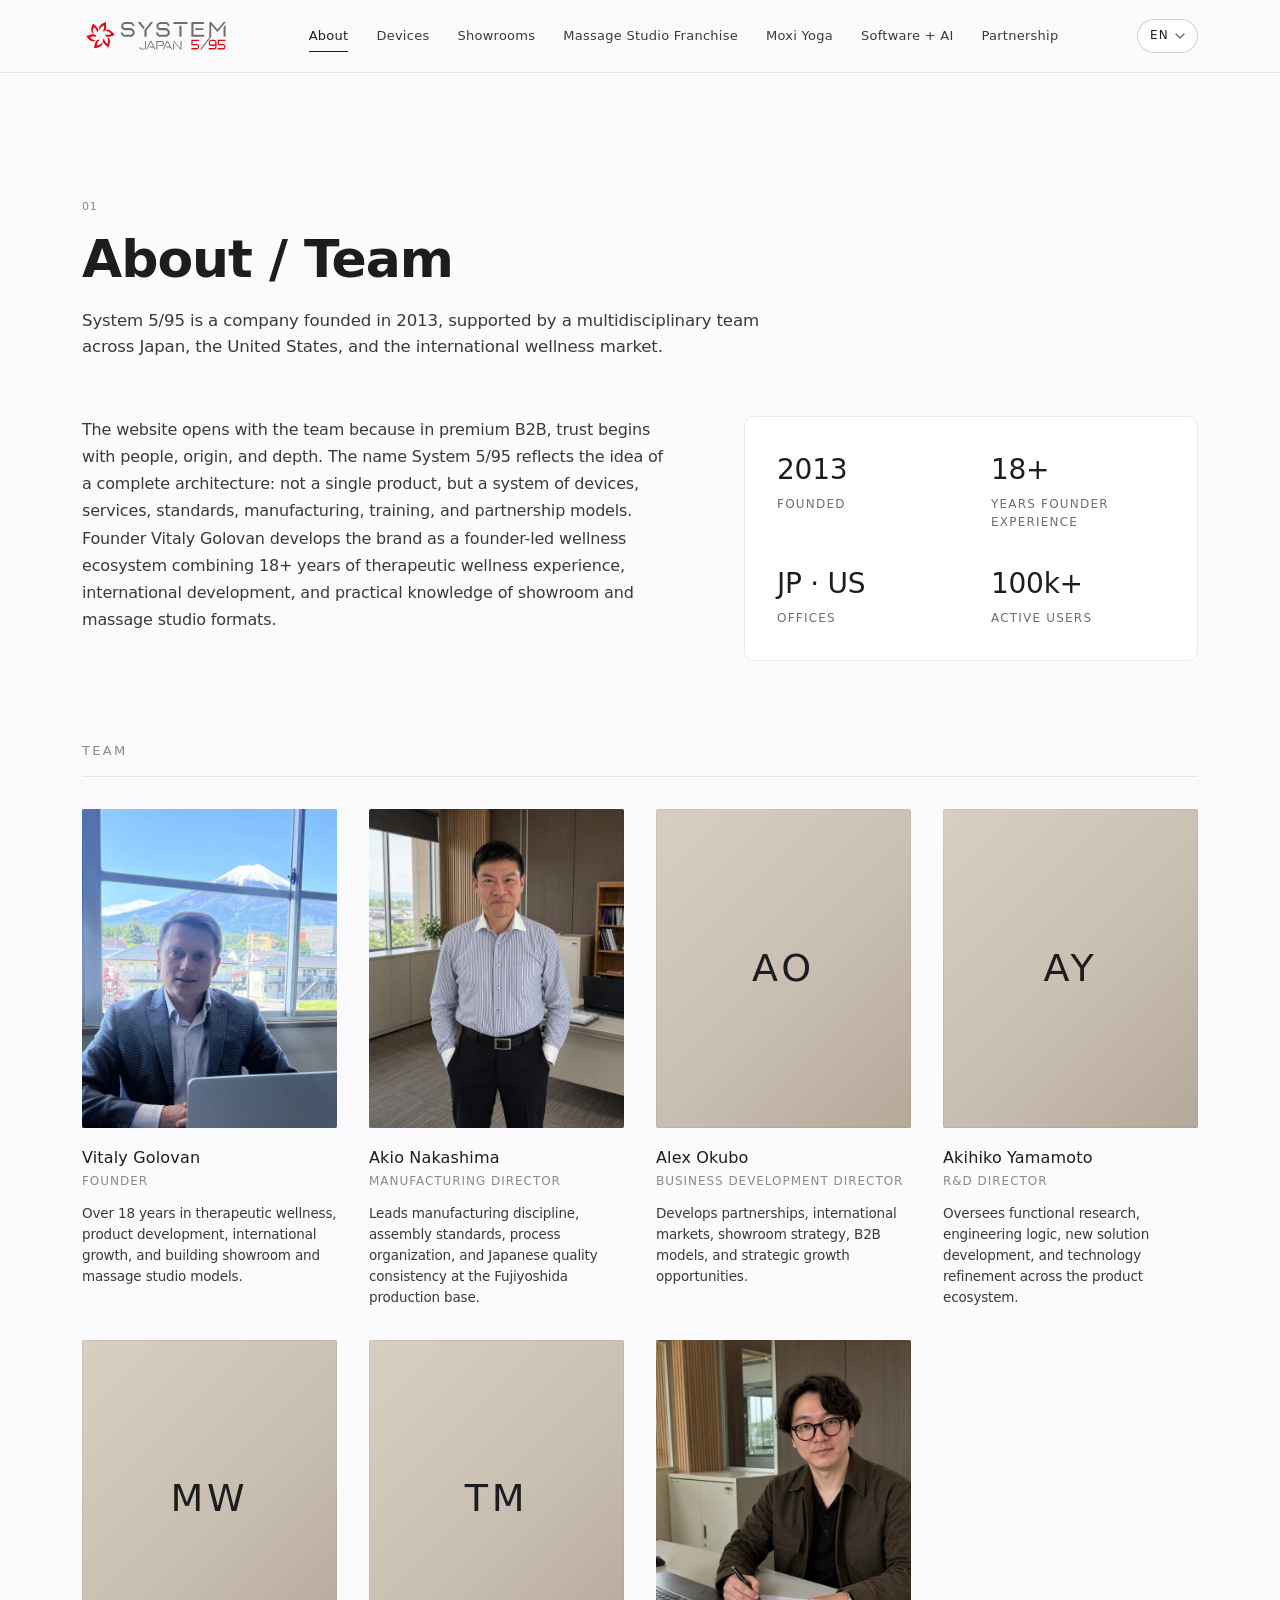
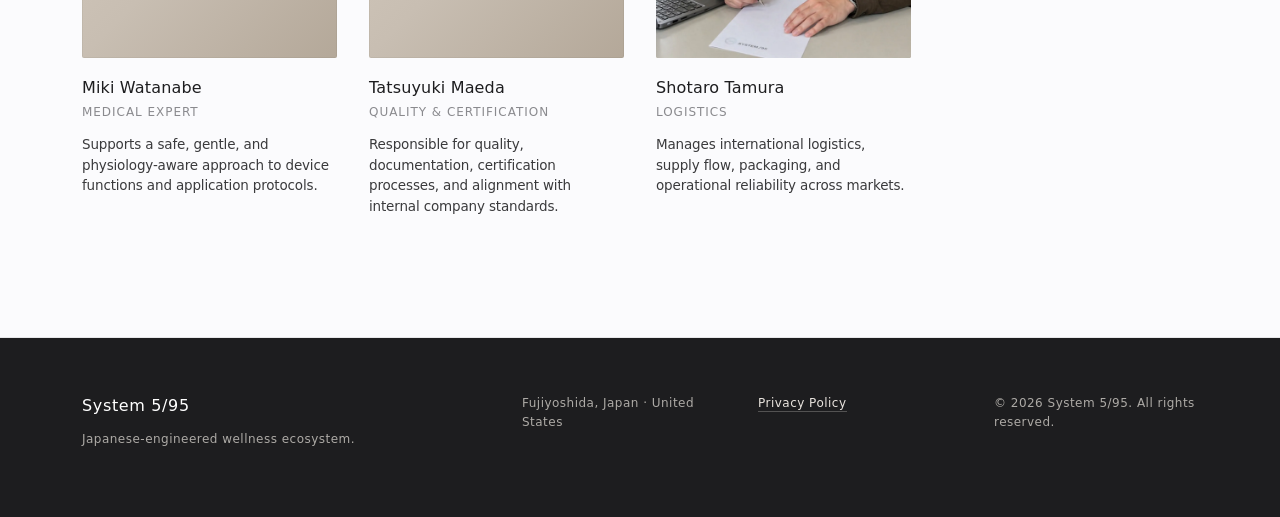
==== about.html @ 8e4c1446 "Split single-page site into separate pages per nav item Add about/devices/showrooms/studios/moxi/sof" ====
<!doctype html>
<html lang="en" data-lang="en">
<head>
  <meta charset="utf-8">
  <meta name="viewport" content="width=device-width, initial-scale=1">
  <title>System 5/95 — About / Team</title>
  <meta name="description" content="">
  <meta name="theme-color" content="#f4f1ec">

  <link rel="alternate" hreflang="en"        href="./about.html?lang=en">
  <link rel="alternate" hreflang="ja"        href="./about.html?lang=ja">
  <link rel="alternate" hreflang="es"        href="./about.html?lang=es">
  <link rel="alternate" hreflang="ru"        href="./about.html?lang=ru">
  <link rel="alternate" hreflang="de"        href="./about.html?lang=de">
  <link rel="alternate" hreflang="uk"        href="./about.html?lang=uk">
  <link rel="alternate" hreflang="fr"        href="./about.html?lang=fr">
  <link rel="alternate" hreflang="hi"        href="./about.html?lang=hi">
  <link rel="alternate" hreflang="pt"        href="./about.html?lang=pt">
  <link rel="alternate" hreflang="x-default" href="./about.html">

  <meta property="og:type"        content="website">
  <meta property="og:title"       content="System 5/95 — About / Team">
  <meta property="og:description" content="">

  <link rel="preconnect" href="https://fonts.googleapis.com">
  <link rel="preconnect" href="https://fonts.gstatic.com" crossorigin>
  <link href="https://fonts.googleapis.com/css2?family=Inter:wght@300;400;500;600&family=Noto+Sans+JP:wght@300;400;500&family=Noto+Sans+Devanagari:wght@300;400;500&display=swap" rel="stylesheet">

  <link rel="stylesheet" href="style.css">
  <link rel="icon" href="favicon.png" type="image/png" sizes="256x256">
</head>
<body>

<div id="site-header"></div>

<main>

<section id="about-team" class="section">
  <div class="container">
    <header class="section-head">
      <span class="section-no">01</span>
      <h2 data-i18n="about.title">About / Team</h2>
      <p class="section-sub" data-i18n="about.subtitle"></p>
    </header>
    <div class="two-col">
      <div class="prose">
        <p data-i18n="about.body"></p>
      </div>
      <aside class="stats">
        <div class="stat"><span class="n">2013</span><span class="l" data-i18n="stats.founded">Founded</span></div>
        <div class="stat"><span class="n">18+</span><span class="l" data-i18n="stats.years">years</span></div>
        <div class="stat"><span class="n">JP · US</span><span class="l" data-i18n="stats.offices">Offices</span></div>
        <div class="stat"><span class="n">100k+</span><span class="l" data-i18n="stats.users">users</span></div>
      </aside>
    </div>

    <h3 class="subsection-title" data-i18n="team.title">Team</h3>
    <div class="team-grid" id="team-grid">
      <!-- rendered by script.js -->
    </div>
  </div>
</section>

</main>

<div id="site-footer"></div>
<script src="layout.js"></script>
<script src="script.js"></script>
</body>
</html>
---- style.css ----
:root {
  --bg: #fbfbfd;
  --bg-alt: #f5f5f7;
  --surface: #ffffff;
  --taupe: #c8beb2;
  --taupe-soft: #d8cec2;
  --smoky: #8a8a8e;
  --graphite: #1d1d1f;
  --ink: #3a3a3c;
  --muted: #6e6e73;
  --line: rgba(0, 0, 0, 0.08);
  --line-strong: rgba(0, 0, 0, 0.18);
  --accent: #66564b;
  --radius-sm: 2px;
  --radius-md: 4px;
  --radius-lg: 10px;
  --container-max: 1180px;
  --header-h: 72px;
  --easing: cubic-bezier(.4,0,.2,1);
}

* { box-sizing: border-box; }

html {
  scroll-behavior: smooth;
  scroll-padding-top: calc(var(--header-h) + 16px);
  -webkit-text-size-adjust: 100%;
}

@media (prefers-reduced-motion: reduce) {
  html { scroll-behavior: auto; }
}

body {
  margin: 0;
  font-family: -apple-system, BlinkMacSystemFont, "SF Pro Display", "SF Pro Text", system-ui, 'Inter', 'Noto Sans JP', 'Helvetica Neue', Arial, sans-serif;
  font-weight: 400;
  font-size: 16px;
  line-height: 1.47;
  letter-spacing: -0.01em;
  color: var(--graphite);
  background: var(--bg);
  -webkit-font-smoothing: antialiased;
  -moz-osx-font-smoothing: grayscale;
  font-feature-settings: 'ss01','cv11';
}

html[data-lang="ja"] body {
  font-family: 'Noto Sans JP', 'Inter', -apple-system, BlinkMacSystemFont, sans-serif;
  font-weight: 400;
}

html[data-lang="hi"] body {
  font-family: 'Noto Sans Devanagari', 'Inter', -apple-system, BlinkMacSystemFont, sans-serif;
  font-weight: 400;
}

img, svg { max-width: 100%; display: block; }

a { color: inherit; text-decoration: none; }

a:focus-visible,
button:focus-visible,
input:focus-visible,
select:focus-visible,
textarea:focus-visible {
  outline: 2px solid var(--smoky);
  outline-offset: 3px;
}

.container {
  width: 100%;
  max-width: var(--container-max);
  margin: 0 auto;
  padding: 0 32px;
}

/* ---------- Header ---------- */
.site-header {
  position: sticky;
  top: 0;
  z-index: 100;
  background: rgba(251, 251, 253, 0.80);
  backdrop-filter: saturate(180%) blur(20px);
  -webkit-backdrop-filter: saturate(180%) blur(20px);
  border-bottom: 1px solid var(--line);
}

.header-inner {
  display: flex;
  align-items: center;
  justify-content: space-between;
  height: var(--header-h);
  gap: 24px;
}

.brand {
  display: inline-flex;
  align-items: center;
}

.logo-img {
  height: 40px;
  width: auto;
  display: block;
}

.primary-nav {
  display: flex;
  gap: 28px;
  flex: 1;
  justify-content: center;
}

.primary-nav a {
  font-size: 13px;
  font-weight: 400;
  color: var(--ink);
  letter-spacing: 0.02em;
  position: relative;
  padding: 6px 0;
  transition: color .2s var(--easing);
}

.primary-nav a::after {
  content: '';
  position: absolute;
  left: 0; right: 0; bottom: 0;
  height: 1px;
  background: var(--graphite);
  transform: scaleX(0);
  transform-origin: left;
  transition: transform .3s var(--easing);
}

.primary-nav a:hover { color: var(--graphite); }
.primary-nav a:hover::after { transform: scaleX(1); }

.header-controls {
  display: flex;
  align-items: center;
  gap: 16px;
}

/* ---------- Language dropdown ---------- */
.lang-dropdown {
  position: relative;
}

.lang-trigger {
  display: inline-flex;
  align-items: center;
  gap: 6px;
  font: inherit;
  font-size: 12px;
  font-weight: 500;
  letter-spacing: 0.1em;
  padding: 7px 12px;
  background: var(--surface);
  border: 1px solid var(--line-strong);
  border-radius: 999px;
  color: var(--graphite);
  cursor: pointer;
  transition: border-color .2s var(--easing);
  white-space: nowrap;
}

.lang-trigger:hover { border-color: var(--graphite); }

.lang-arrow {
  width: 10px;
  height: 6px;
  flex-shrink: 0;
  transition: transform .2s var(--easing);
  color: var(--muted);
}

.lang-dropdown[aria-expanded="true"] .lang-arrow { transform: rotate(180deg); }

.lang-list {
  position: absolute;
  top: calc(100% + 8px);
  right: 0;
  background: var(--surface);
  border: 1px solid var(--line-strong);
  border-radius: var(--radius-lg);
  box-shadow: 0 16px 40px -12px rgba(58, 51, 46, 0.22);
  list-style: none;
  margin: 0;
  padding: 6px;
  min-width: 160px;
  z-index: 200;
  display: none;
}

.lang-dropdown[aria-expanded="true"] .lang-list { display: block; }

.lang-list li {
  display: flex;
  align-items: center;
  gap: 10px;
  padding: 9px 12px;
  border-radius: var(--radius-md);
  cursor: pointer;
  transition: background .15s var(--easing);
}

.lang-list li:hover,
.lang-list li[aria-selected="true"] { background: var(--bg-alt); }

.lang-list li[aria-selected="true"] .lc { color: var(--graphite); }

.lang-list .lc {
  font-size: 11px;
  font-weight: 600;
  letter-spacing: 0.1em;
  color: var(--smoky);
  width: 22px;
  flex-shrink: 0;
}

.lang-list .ln {
  font-size: 13px;
  color: var(--graphite);
}

.burger {
  display: none;
  flex-direction: column;
  justify-content: center;
  gap: 5px;
  width: 36px;
  height: 36px;
  padding: 0;
  background: transparent;
  border: 1px solid var(--line-strong);
  border-radius: var(--radius-md);
  cursor: pointer;
}

.burger span {
  display: block;
  width: 18px;
  height: 1px;
  margin: 0 auto;
  background: var(--graphite);
  transition: transform .25s var(--easing), opacity .2s var(--easing);
}

.burger[aria-expanded="true"] span:nth-child(1) { transform: translateY(6px) rotate(45deg); }
.burger[aria-expanded="true"] span:nth-child(2) { opacity: 0; }
.burger[aria-expanded="true"] span:nth-child(3) { transform: translateY(-6px) rotate(-45deg); }

.mobile-nav {
  display: none;
  flex-direction: column;
  gap: 4px;
  padding: 16px 32px 28px;
  border-top: 1px solid var(--line);
  background: var(--surface);
}

.mobile-nav[hidden] { display: none !important; }

.mobile-nav a {
  padding: 14px 0;
  font-size: 16px;
  color: var(--graphite);
  border-bottom: 1px solid var(--line);
  letter-spacing: 0.02em;
}

.mobile-nav a:last-child { border-bottom: 0; }

/* ---------- Hero ---------- */
.hero {
  padding: 140px 0 120px;
  background:
    radial-gradient(1200px 600px at 80% -10%, rgba(140, 124, 109, 0.08), transparent 60%),
    linear-gradient(180deg, var(--bg) 0%, var(--bg-alt) 100%);
  border-bottom: 1px solid var(--line);
}

.hero-inner {
  max-width: 960px;
}

.eyebrow {
  font-size: 11px;
  font-weight: 500;
  text-transform: uppercase;
  letter-spacing: 0.06em;
  color: var(--smoky);
  margin: 0 0 24px;
}

.hero-title {
  font-size: clamp(48px, 9vw, 96px);
  font-weight: 600;
  line-height: 1.05;
  letter-spacing: -0.03em;
  color: var(--graphite);
  margin: 0 0 28px;
}

.hero-lede {
  font-size: clamp(17px, 1.5vw, 22px);
  line-height: 1.55;
  font-weight: 400;
  color: var(--ink);
  max-width: 720px;
  margin: 0 0 40px;
}

.hero-actions {
  display: flex;
  flex-wrap: wrap;
  gap: 16px;
  margin-bottom: 72px;
}

.hero-meta {
  display: flex;
  flex-wrap: wrap;
  gap: 48px;
  padding-top: 40px;
  border-top: 1px solid var(--line);
}

.hero-meta span {
  display: flex;
  flex-direction: column;
  gap: 4px;
  font-size: 12px;
  letter-spacing: 0.08em;
  text-transform: uppercase;
  color: var(--muted);
}

.meta-n {
  font-size: 26px;
  font-weight: 300;
  letter-spacing: 0;
  text-transform: none;
  color: var(--graphite);
}

/* ---------- Buttons ---------- */
.btn-primary,
.btn-ghost,
.btn-link {
  display: inline-block;
  font-size: 14px;
  font-weight: 500;
  letter-spacing: 0.08em;
  text-transform: uppercase;
  padding: 16px 32px;
  border-radius: 999px;
  border: 1px solid transparent;
  cursor: pointer;
  transition: background .25s var(--easing), color .25s var(--easing), border-color .25s var(--easing), transform .15s var(--easing);
}

.btn-primary {
  background: var(--graphite);
  color: var(--surface);
  border-color: var(--graphite);
}

.btn-primary:hover {
  background: var(--ink);
  border-color: var(--ink);
}

.btn-ghost {
  background: transparent;
  color: var(--graphite);
  border-color: var(--line-strong);
}

.btn-ghost:hover {
  border-color: var(--graphite);
}

.btn-link {
  padding: 0;
  background: none;
  border: 0;
  color: var(--graphite);
  letter-spacing: 0.06em;
  border-bottom: 1px solid var(--line-strong);
  border-radius: 0;
  text-transform: none;
  font-size: 14px;
  font-weight: 500;
  padding-bottom: 4px;
  margin-top: 16px;
}

.btn-link:hover { border-color: var(--graphite); }

/* ---------- Section base ---------- */
.section {
  padding: 120px 0;
  border-bottom: 1px solid var(--line);
}

.section-alt { background: var(--bg-alt); }

.section-head {
  max-width: 820px;
  margin: 0 0 56px;
}

.section-no {
  display: inline-block;
  font-size: 11px;
  font-weight: 500;
  letter-spacing: 0.06em;
  color: var(--smoky);
  margin-bottom: 16px;
}

.section-head h2 {
  font-size: clamp(32px, 4.5vw, 52px);
  font-weight: 600;
  line-height: 1.1;
  letter-spacing: -0.02em;
  color: var(--graphite);
  margin: 0 0 20px;
}

.section-sub {
  font-size: clamp(16px, 1.3vw, 19px);
  line-height: 1.55;
  font-weight: 400;
  color: var(--ink);
  margin: 0;
  max-width: 720px;
}

.subsection-title {
  font-size: 13px;
  font-weight: 500;
  letter-spacing: 0.18em;
  text-transform: uppercase;
  color: var(--smoky);
  margin: 80px 0 32px;
  padding-bottom: 16px;
  border-bottom: 1px solid var(--line);
}

.prose p {
  font-size: 16px;
  line-height: 1.7;
  color: var(--ink);
  margin: 0 0 16px;
}

.prose-wide { max-width: 780px; }

.prose .caption {
  font-size: 14px;
  color: var(--muted);
  font-style: italic;
}

/* ---------- Split layout (section visual + text) ---------- */
.split {
  display: grid;
  grid-template-columns: 1fr 1fr;
  gap: 72px;
  align-items: center;
}

.split .prose { max-width: 540px; }

.split.reverse .visual-tile { order: 2; }

.visual-tile {
  aspect-ratio: 4 / 3;
  width: 100%;
  background: radial-gradient(120% 80% at 30% 20%, #f2ece2 0%, #dccfbf 55%, #b8ac9b 100%);
  border-radius: var(--radius-lg);
  display: flex;
  align-items: center;
  justify-content: center;
  box-shadow: inset 0 0 0 1px rgba(58, 51, 46, 0.06);
  overflow: hidden;
}

.visual-tile .tile-fallback {
  font-size: clamp(20px, 2.4vw, 30px);
  font-weight: 300;
  letter-spacing: 0.14em;
  color: var(--ink);
  text-transform: uppercase;
  text-align: center;
  padding: 0 24px;
  line-height: 1.2;
  position: relative;
  z-index: 1;
}

.visual-tile .tile-img {
  position: absolute;
  inset: 0;
  width: 100%;
  height: 100%;
  object-fit: cover;
  border-radius: var(--radius-lg);
  z-index: 2;
}

.visual-tile { position: relative; }

/* ---------- About two-col + stats ---------- */
.two-col {
  display: grid;
  grid-template-columns: 1.3fr 1fr;
  gap: 72px;
  align-items: start;
}

.stats {
  display: grid;
  grid-template-columns: repeat(2, 1fr);
  gap: 32px 40px;
  padding: 32px;
  background: var(--surface);
  border: 1px solid var(--line);
  border-radius: var(--radius-lg);
}

.stat {
  display: flex;
  flex-direction: column;
  gap: 6px;
}

.stat .n {
  font-size: 28px;
  font-weight: 300;
  color: var(--graphite);
  letter-spacing: -0.01em;
}

.stat .l {
  font-size: 12px;
  letter-spacing: 0.1em;
  text-transform: uppercase;
  color: var(--muted);
}

/* ---------- Team grid ---------- */
.team-grid {
  display: grid;
  grid-template-columns: repeat(4, 1fr);
  gap: 32px;
}

.team-card {
  display: flex;
  flex-direction: column;
}

.avatar {
  aspect-ratio: 4 / 5;
  background: linear-gradient(135deg, #d8cec2 0%, #c8beb2 55%, #b4a899 100%);
  color: var(--graphite);
  display: flex;
  align-items: center;
  justify-content: center;
  font-size: 38px;
  font-weight: 300;
  letter-spacing: 0.1em;
  border-radius: var(--radius-sm);
  margin-bottom: 18px;
  box-shadow: inset 0 0 0 1px rgba(58, 51, 46, 0.06);
  position: relative;
  overflow: hidden;
}

.avatar-img {
  position: absolute;
  inset: 0;
  width: 100%;
  height: 100%;
  object-fit: cover;
}

.avatar-initials {
  display: flex;
  align-items: center;
  justify-content: center;
  width: 100%;
  height: 100%;
}

.team-card h4 {
  font-size: 16px;
  font-weight: 500;
  color: var(--graphite);
  margin: 0 0 4px;
  letter-spacing: 0.01em;
}

.team-card .role {
  font-size: 12px;
  letter-spacing: 0.08em;
  text-transform: uppercase;
  color: var(--smoky);
  margin: 0 0 12px;
}

.team-card .bio {
  font-size: 13.5px;
  line-height: 1.55;
  color: var(--ink);
  margin: 0;
}

/* ---------- Device grid ---------- */
.device-grid {
  display: grid;
  grid-template-columns: repeat(3, 1fr);
  gap: 32px;
  margin-top: 56px;
}

.device-card {
  background: var(--surface);
  border: 1px solid var(--line);
  border-radius: var(--radius-lg);
  padding: 28px;
  display: flex;
  flex-direction: column;
  box-shadow: 0 1px 3px rgba(0,0,0,0.04), 0 8px 24px rgba(0,0,0,0.04);
  transition: transform .25s var(--easing), box-shadow .25s var(--easing), border-color .25s var(--easing);
}

.device-card:hover {
  transform: translateY(-2px);
  border-color: var(--line-strong);
  box-shadow: 0 20px 40px -28px rgba(58, 51, 46, 0.25);
}

.device-image {
  aspect-ratio: 5 / 4;
  background:
    radial-gradient(120% 80% at 30% 20%, #f2ece2 0%, #dccfbf 55%, #b8ac9b 100%);
  border-radius: var(--radius-md);
  display: flex;
  align-items: center;
  justify-content: center;
  margin-bottom: 24px;
  box-shadow: inset 0 0 0 1px rgba(58, 51, 46, 0.06);
}

.device-img {
  position: absolute;
  inset: 0;
  width: 100%;
  height: 100%;
  object-fit: cover;
  border-radius: var(--radius-md);
}

.device-image { position: relative; overflow: hidden; }

.device-fallback {
  font-size: 22px;
  font-weight: 300;
  letter-spacing: 0.14em;
  color: var(--ink);
  text-transform: uppercase;
}

.device-card h4 {
  font-size: 20px;
  font-weight: 400;
  letter-spacing: 0.01em;
  color: var(--graphite);
  margin: 0 0 16px;
}

.device-card dl {
  margin: 0;
  display: grid;
  grid-template-columns: 1fr;
  gap: 12px;
}

.device-card dt {
  font-size: 11px;
  letter-spacing: 0.12em;
  text-transform: uppercase;
  color: var(--smoky);
  margin-top: 4px;
}

.device-card dd {
  margin: 0;
  font-size: 13.5px;
  line-height: 1.55;
  color: var(--ink);
}

/* ---------- Form ---------- */
.partner-form {
  margin-top: 56px;
  padding: 48px;
  background: var(--surface);
  border: 1px solid var(--line);
  border-radius: var(--radius-lg);
}

.partner-form h3 {
  font-size: 22px;
  font-weight: 400;
  margin: 0 0 28px;
  color: var(--graphite);
  letter-spacing: 0.01em;
}

.form-grid {
  display: grid;
  grid-template-columns: repeat(2, 1fr);
  gap: 20px 24px;
  margin-bottom: 20px;
}

.partner-form label {
  display: flex;
  flex-direction: column;
  gap: 8px;
  font-size: 12px;
  letter-spacing: 0.1em;
  text-transform: uppercase;
  color: var(--muted);
  font-weight: 500;
}

.partner-form label.full { grid-column: 1 / -1; }

.partner-form input,
.partner-form select,
.partner-form textarea {
  font: inherit;
  font-size: 15px;
  font-weight: 400;
  text-transform: none;
  letter-spacing: 0;
  color: var(--graphite);
  background: transparent;
  border: 0;
  border-bottom: 1px solid var(--line-strong);
  padding: 10px 0;
  border-radius: 0;
  transition: border-color .2s var(--easing);
}

.partner-form textarea {
  resize: vertical;
  border: 1px solid var(--line-strong);
  border-radius: var(--radius-md);
  padding: 12px 14px;
  min-height: 110px;
}

.partner-form input:focus,
.partner-form select:focus,
.partner-form textarea:focus {
  border-color: var(--graphite);
  outline: none;
}

.partner-form select {
  appearance: none;
  background-image: url("data:image/svg+xml;utf8,<svg xmlns='http://www.w3.org/2000/svg' width='12' height='8' viewBox='0 0 12 8'><path fill='none' stroke='%233a332e' stroke-width='1.2' d='M1 1.5l5 5 5-5'/></svg>");
  background-repeat: no-repeat;
  background-position: right 4px center;
  padding-right: 24px;
}

.partner-form .consent {
  flex-direction: row;
  align-items: center;
  gap: 10px;
  text-transform: none;
  letter-spacing: 0;
  font-size: 13px;
  color: var(--ink);
  font-weight: 400;
  margin: 8px 0 24px;
}

.partner-form .consent input {
  width: 16px;
  height: 16px;
  accent-color: var(--graphite);
  flex: 0 0 auto;
}

.partner-form button[type="submit"] { min-width: 200px; }

/* ---------- Gallery / Carousel ---------- */

.gallery-mount { margin-top: 40px; }
.gallery-prose { margin-top: 32px; }

/* Carousel wrapper */
.carousel {
  position: relative;
  outline: none;
}

/* Scrollable track */
.carousel-track {
  display: flex;
  gap: 16px;
  overflow-x: auto;
  scroll-snap-type: x mandatory;
  -webkit-overflow-scrolling: touch;
  scrollbar-width: none;
  padding-bottom: 4px;
}
.carousel-track::-webkit-scrollbar { display: none; }

/* Individual slide */
.carousel-slide {
  flex: 0 0 60%;
  scroll-snap-align: center;
  border-radius: var(--radius-lg);
  overflow: hidden;
}
.carousel-slide:first-child { scroll-snap-align: start; }
.carousel-slide:last-child  { scroll-snap-align: end; }

.slide-frame {
  margin: 0;
  width: 100%;
  height: 100%;
  display: block;
  position: relative;
}

/* Media inside slide */
.slide-media {
  display: block;
  width: 100%;
  aspect-ratio: 16 / 10;
  object-fit: cover;
  border-radius: var(--radius-lg);
  background: radial-gradient(120% 80% at 30% 20%, #f2ece2 0%, #dccfbf 55%, #b8ac9b 100%);
}
video.slide-media {
  background: #1d1d1f;
}

/* Single-item carousel: full-width, no peek */
.carousel.carousel--single .carousel-slide {
  flex: 0 0 100%;
}

/* Caption */
.slide-caption {
  font-size: 12px;
  color: var(--muted);
  letter-spacing: 0;
  margin: 10px 0 0;
  display: block;
  text-align: center;
}

/* Nav buttons */
.carousel-btn {
  position: absolute;
  top: calc(50% - 20px);
  transform: translateY(-50%);
  width: 44px;
  height: 44px;
  border-radius: 50%;
  border: none;
  background: rgba(255, 255, 255, 0.72);
  backdrop-filter: blur(8px);
  -webkit-backdrop-filter: blur(8px);
  box-shadow: 0 2px 12px rgba(0,0,0,0.12);
  cursor: pointer;
  font-size: 22px;
  line-height: 1;
  color: var(--graphite);
  display: flex;
  align-items: center;
  justify-content: center;
  transition: background .2s, opacity .2s;
  z-index: 2;
}
.carousel-btn:hover { background: rgba(255,255,255,0.92); }
.carousel-btn:disabled { opacity: 0; pointer-events: none; }
.carousel-prev { left: 12px; }
.carousel-next { right: 12px; }

/* Dots */
.carousel-dots {
  display: flex;
  justify-content: center;
  gap: 8px;
  margin-top: 16px;
}
.carousel-dot {
  width: 6px;
  height: 6px;
  border-radius: 50%;
  border: none;
  padding: 0;
  background: rgba(0,0,0,0.2);
  cursor: pointer;
  transition: background .2s, transform .2s;
}
.carousel-dot[aria-selected="true"] {
  background: var(--graphite);
  transform: scale(1.3);
}

/* Mobile */
@media (max-width: 768px) {
  .carousel-slide { flex: 0 0 90%; }
  .carousel-btn { display: none; }
  .slide-media { aspect-ratio: 4 / 3; }
}

/* Tablet */
@media (min-width: 769px) and (max-width: 1024px) {
  .carousel-slide { flex: 0 0 70%; }
}

/* ---------- Footer ---------- */
.site-footer {
  background: var(--graphite);
  color: rgba(255, 250, 243, 0.8);
  padding: 56px 0;
}

.footer-inner {
  display: grid;
  grid-template-columns: 2fr 1fr 1fr 1fr;
  gap: 32px;
  align-items: start;
}

.footer-col .brand-name {
  color: var(--surface);
  font-size: 16px;
  letter-spacing: 0.04em;
  margin-bottom: 8px;
}

.small {
  font-size: 12px;
  letter-spacing: 0.04em;
  line-height: 1.6;
  color: rgba(255, 250, 243, 0.64);
}

.site-footer a {
  color: rgba(255, 250, 243, 0.9);
  border-bottom: 1px solid rgba(255, 250, 243, 0.24);
  padding-bottom: 1px;
}

.site-footer a:hover { border-color: rgba(255, 250, 243, 0.8); }

/* ---------- Responsive ---------- */
@media (max-width: 1024px) {
  .container { padding: 0 28px; }
  .hero { padding: 110px 0 96px; }
  .section { padding: 96px 0; }
  .team-grid { grid-template-columns: repeat(3, 1fr); }
  .device-grid { grid-template-columns: repeat(2, 1fr); }
  .two-col { grid-template-columns: 1fr; gap: 40px; }
  .stats { grid-template-columns: repeat(4, 1fr); }
  .footer-inner { grid-template-columns: 1fr 1fr; gap: 28px; }

  .primary-nav { display: none; }
  .burger { display: inline-flex; align-items: center; justify-content: center; }
  .mobile-nav:not([hidden]) { display: flex; }

  .split { grid-template-columns: 1fr; gap: 40px; }
  .split .prose { max-width: none; }
  .split.reverse .visual-tile { order: 0; }
}

@media (max-width: 768px) {
  :root { --header-h: 64px; }
  .logo-img { height: 28px; }
  .container { padding: 0 24px; }

  .hero { padding: 96px 0 80px; }
  .hero-actions { gap: 12px; }
  .hero-meta { gap: 28px; padding-top: 32px; }
  .meta-n { font-size: 22px; }

  .section { padding: 80px 0; }
  .section-head { margin-bottom: 40px; }
  .subsection-title { margin-top: 64px; }

  .team-grid { grid-template-columns: repeat(2, 1fr); gap: 24px; }
  .device-grid { grid-template-columns: 1fr; gap: 20px; }
  .stats { grid-template-columns: repeat(2, 1fr); padding: 24px; }

  .partner-form { padding: 32px 24px; }
  .form-grid { grid-template-columns: 1fr; gap: 16px; }

  .footer-inner { grid-template-columns: 1fr; }
}

@media (max-width: 480px) {
  .container { padding: 0 20px; }
  .hero { padding: 80px 0 64px; }
  .hero-title { font-size: 44px; }
  .hero-lede { font-size: 16px; }
  .btn-primary, .btn-ghost { padding: 14px 22px; font-size: 13px; }
  .section { padding: 64px 0; }
  .team-grid { grid-template-columns: 1fr 1fr; gap: 20px; }
  .avatar { font-size: 30px; }
  .partner-form { padding: 24px 20px; }
  .lang-switch button { padding: 5px 9px; font-size: 11px; }
}

body.nav-open { overflow: hidden; }

/* ---------- Active nav link ---------- */
.primary-nav a.nav-active {
  color: var(--graphite);
  font-weight: 500;
}
.primary-nav a.nav-active::after {
  transform: scaleX(1);
}
.mobile-nav a.nav-active {
  color: var(--accent);
  font-weight: 500;
}

/* ---------- Overview cards (index.html) ---------- */
.overview-section { border-bottom: 1px solid var(--line); }

.overview-grid {
  display: grid;
  grid-template-columns: repeat(3, 1fr);
  gap: 24px;
}

.overview-card {
  display: flex;
  flex-direction: column;
  background: var(--surface);
  border: 1px solid var(--line);
  border-radius: var(--radius-lg);
  padding: 32px;
  color: inherit;
  text-decoration: none;
  transition: transform .25s var(--easing), box-shadow .25s var(--easing), border-color .25s var(--easing);
}

.overview-card:hover {
  transform: translateY(-2px);
  border-color: var(--line-strong);
  box-shadow: 0 20px 40px -28px rgba(58, 51, 46, 0.25);
}

.overview-no {
  display: block;
  font-size: 11px;
  font-weight: 500;
  letter-spacing: 0.06em;
  color: var(--smoky);
  margin-bottom: 12px;
}

.overview-card h3 {
  font-size: 20px;
  font-weight: 500;
  letter-spacing: -0.01em;
  color: var(--graphite);
  margin: 0 0 12px;
}

.overview-card p {
  font-size: 14px;
  line-height: 1.6;
  color: var(--muted);
  flex: 1;
  margin: 0 0 20px;
}

.overview-arrow {
  font-size: 18px;
  color: var(--smoky);
  align-self: flex-start;
  transition: color .2s var(--easing);
}

.overview-card:hover .overview-arrow { color: var(--graphite); }

@media (max-width: 1024px) {
  .overview-grid { grid-template-columns: repeat(2, 1fr); }
}
@media (max-width: 600px) {
  .overview-grid { grid-template-columns: 1fr; gap: 16px; }
}
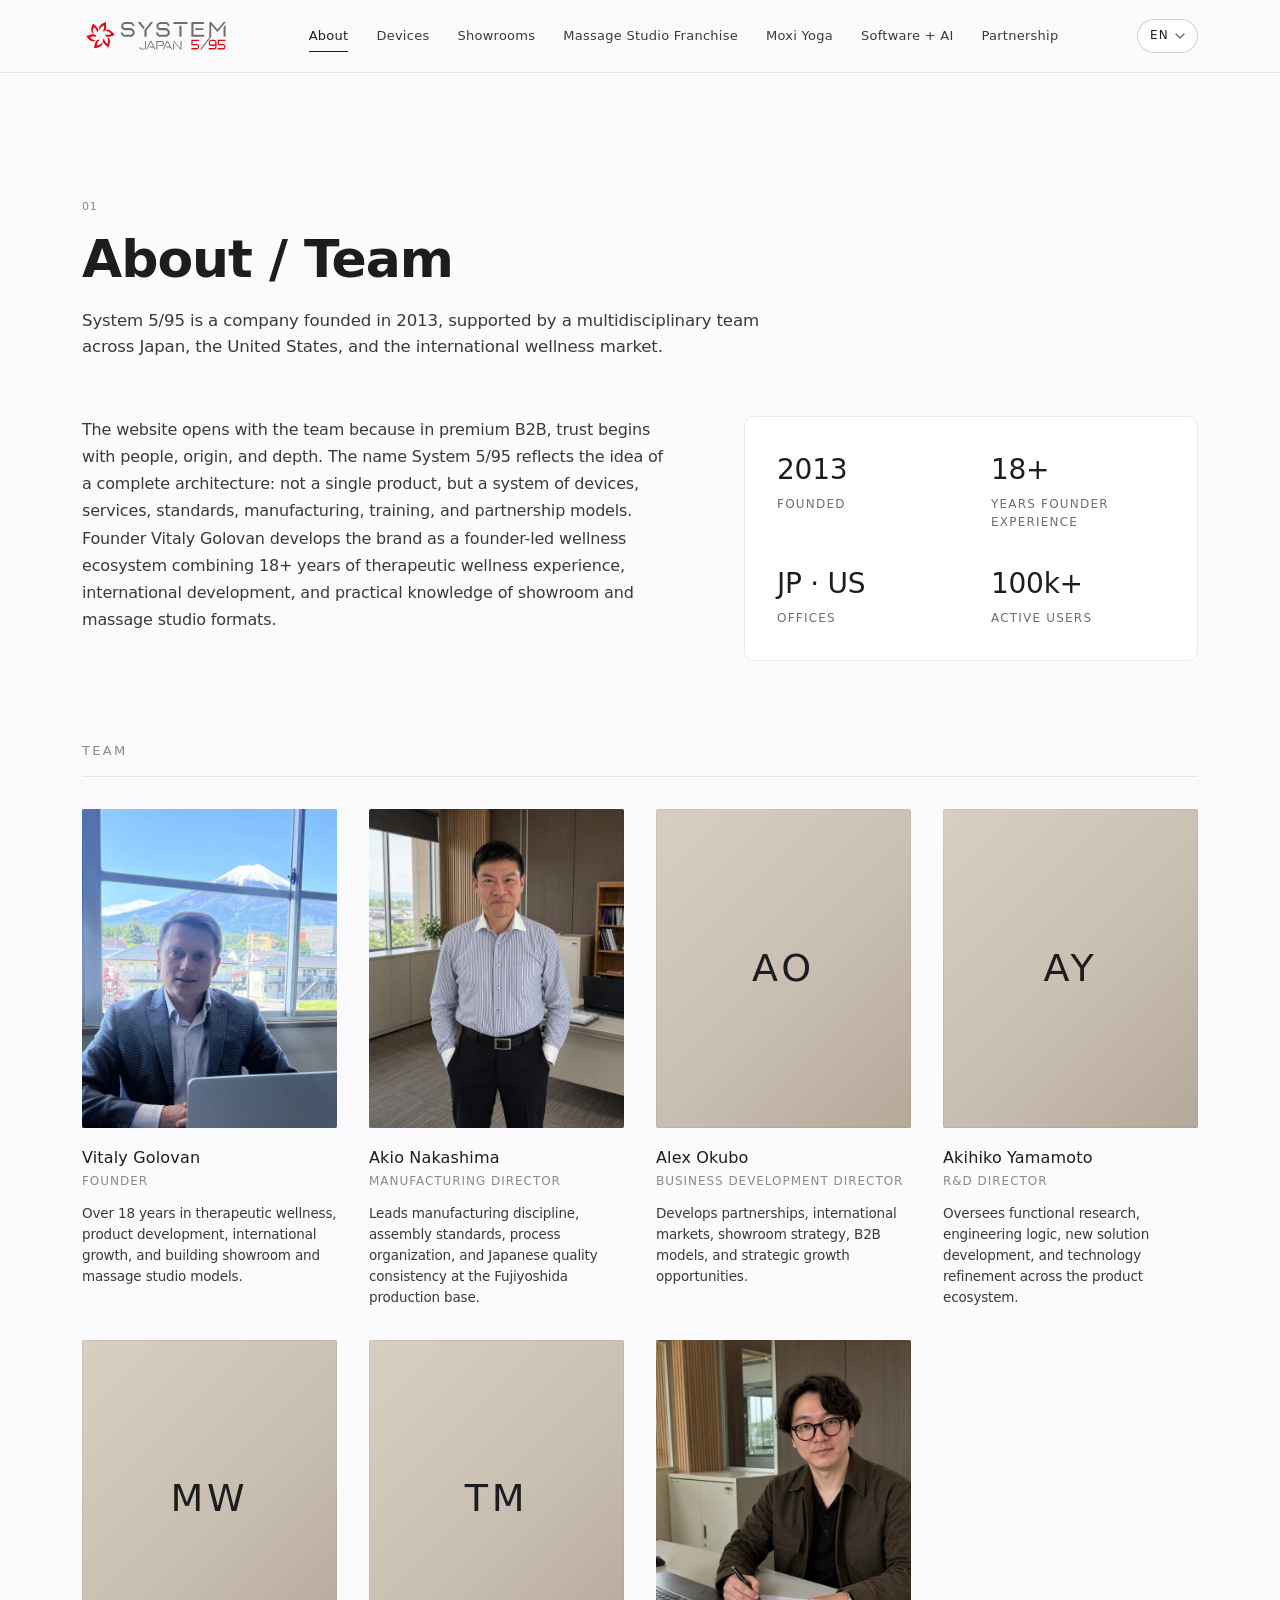
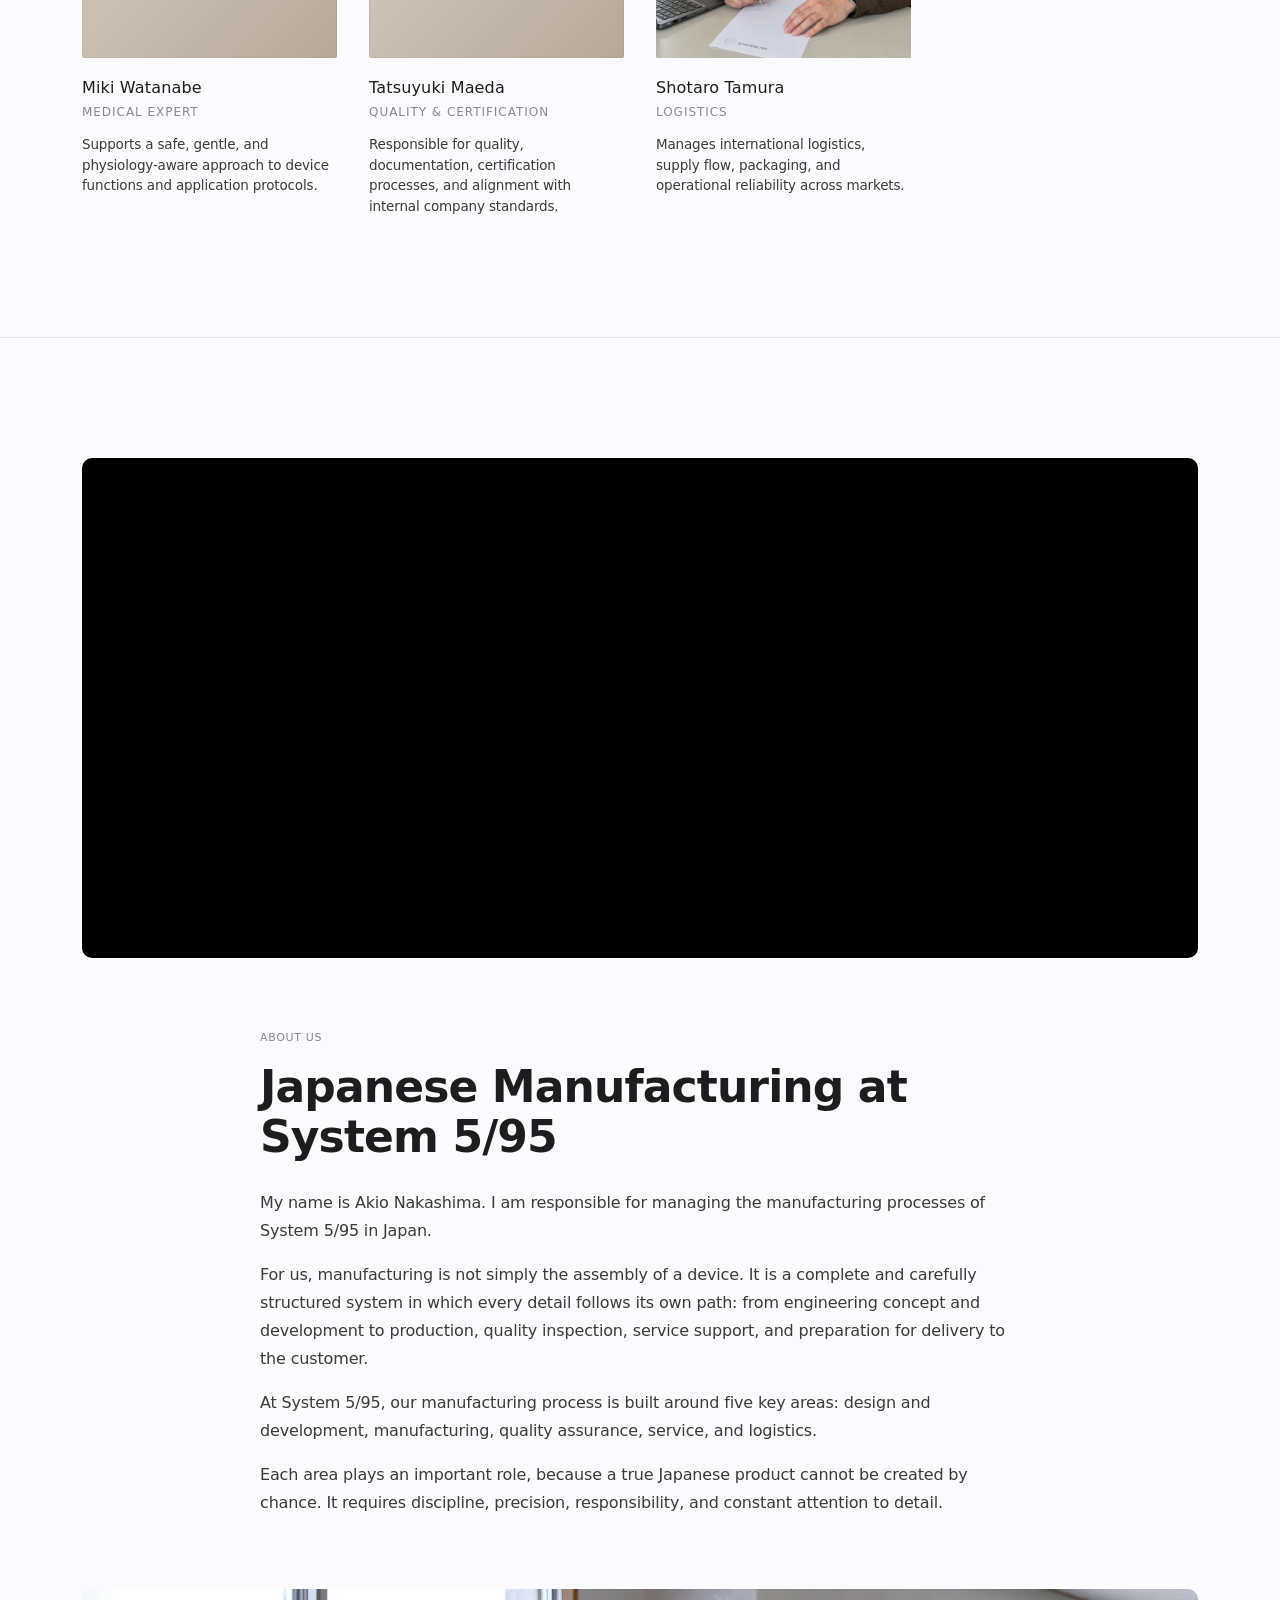
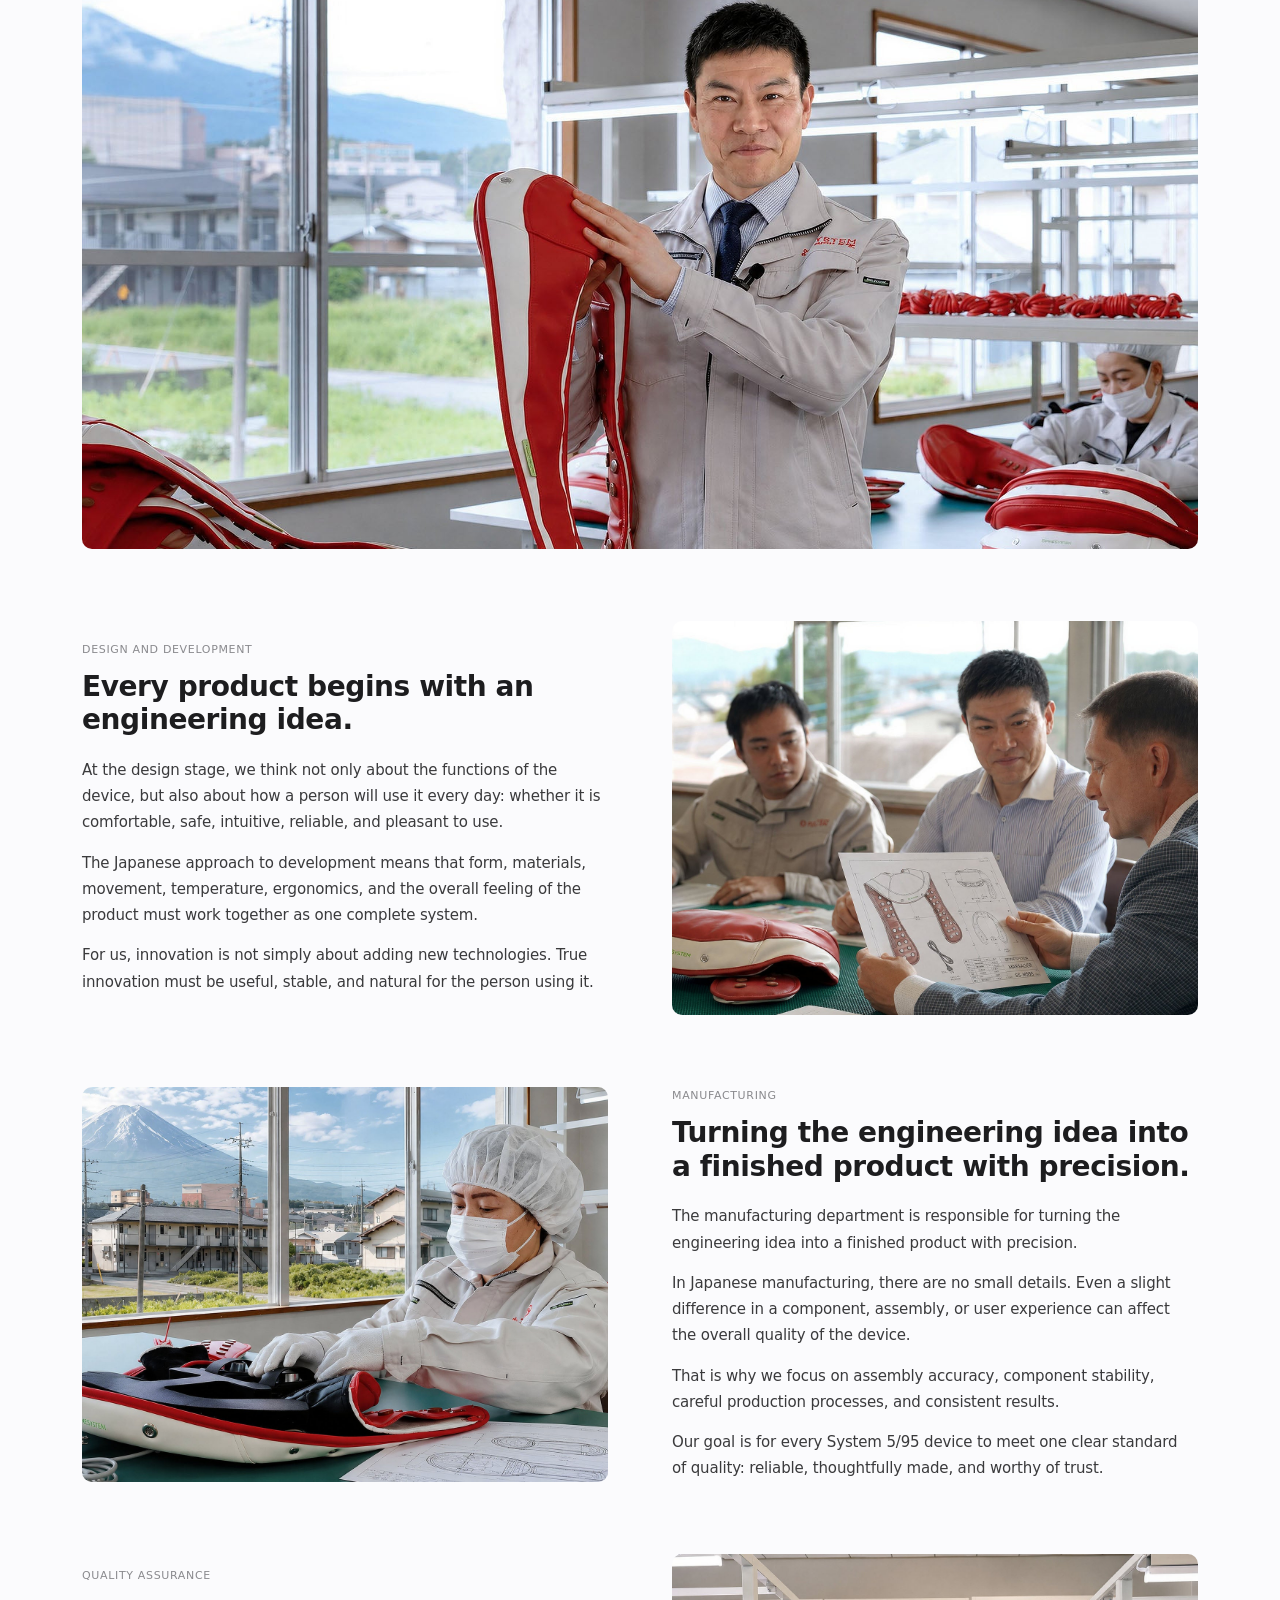
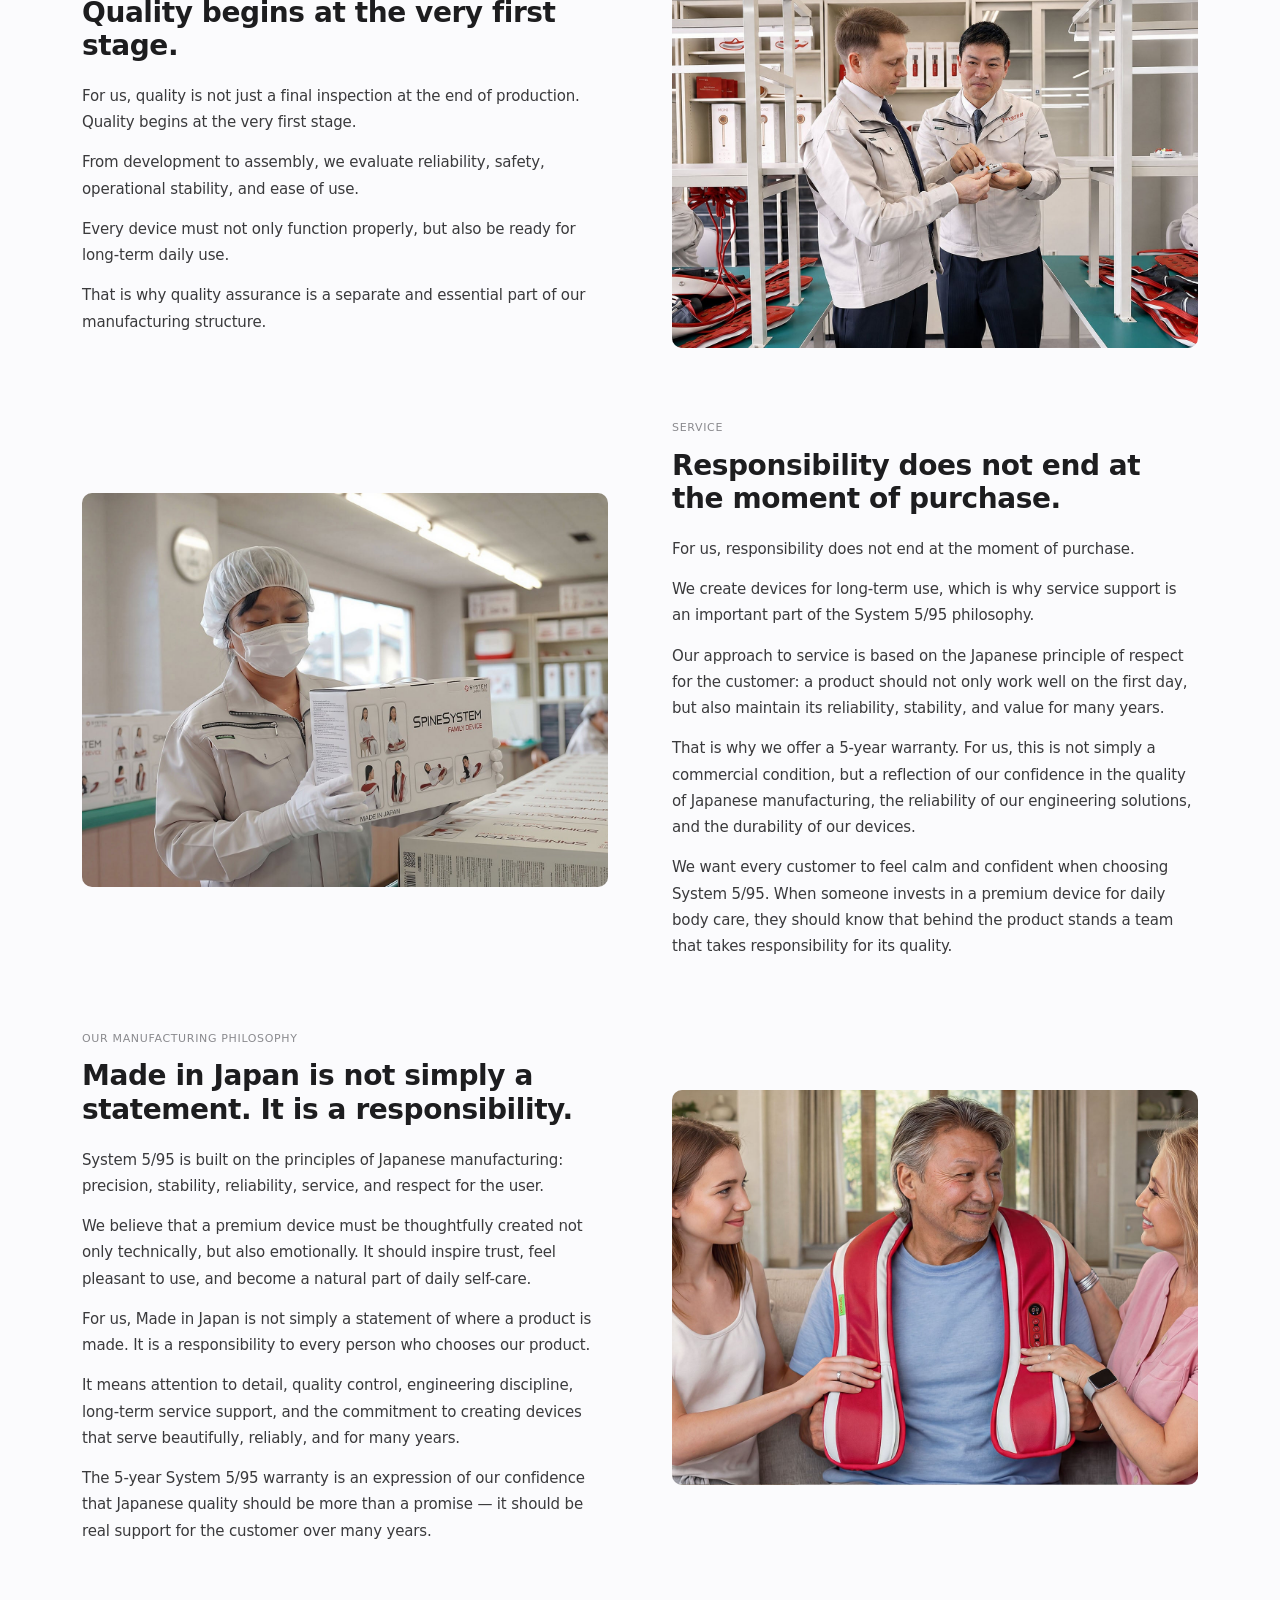
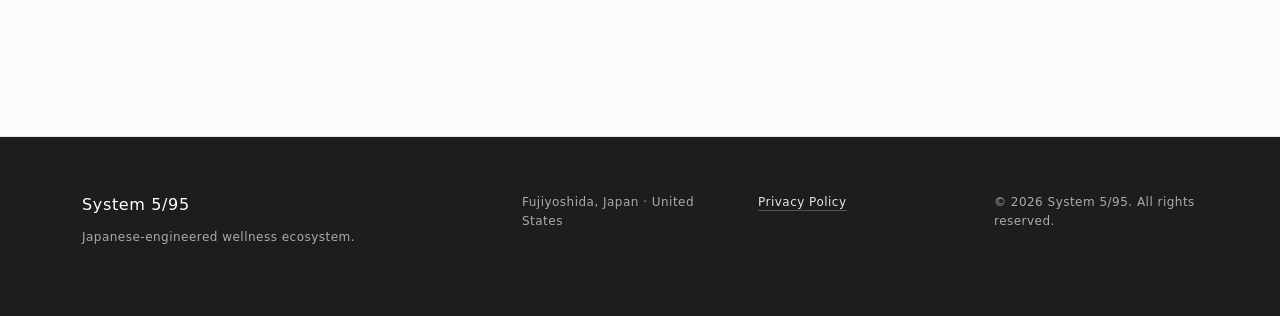
==== commit 0722e402: "Add Japanese manufacturing story to About page Import manufacturing narrative, photos and hero video" ====
--- a/about.html
+++ b/about.html
@@ -61,6 +61,126 @@
   </div>
 </section>
 
+<!-- ═══════════════════════════════════════════════════════════
+     Japanese Manufacturing Story
+     ═══════════════════════════════════════════════════════════ -->
+<section id="japan-story" class="story-section">
+  <div class="container">
+
+    <!-- Hero video -->
+    <video class="story-hero-video" autoplay muted loop playsinline>
+      <source src="media/hero-video.mp4" type="video/mp4">
+    </video>
+
+    <!-- 1. Intro / Nakashima -->
+    <div class="story-intro">
+      <p class="story-intro-eyebrow" data-i18n="about.story.eyebrow">About Us</p>
+      <h2 data-i18n="about.story.title">Japanese Manufacturing at System 5/95</h2>
+      <div class="story-body">
+        <p data-i18n="about.story.intro1">My name is Akio Nakashima. I am responsible for managing the manufacturing processes of System 5/95 in Japan.</p>
+        <p data-i18n="about.story.intro2">For us, manufacturing is not simply the assembly of a device. It is a complete and carefully structured system in which every detail follows its own path: from engineering concept and development to production, quality inspection, service support, and preparation for delivery to the customer.</p>
+        <p data-i18n="about.story.intro3">At System 5/95, our manufacturing process is built around five key areas: design and development, manufacturing, quality assurance, service, and logistics.</p>
+        <p data-i18n="about.story.intro4">Each area plays an important role, because a true Japanese product cannot be created by chance. It requires discipline, precision, responsibility, and constant attention to detail.</p>
+      </div>
+    </div>
+
+    <!-- Photo 1 — Nakashima -->
+    <img
+      class="story-photo"
+      src="images/nakashima.jpg"
+      alt="Akio Nakashima — Manufacturing Manager"
+      loading="lazy"
+    >
+
+    <!-- 2. Design and Development -->
+    <div class="story-block">
+      <div class="story-block__text">
+        <p class="story-block__eyebrow" data-i18n="about.story.eyebrow2">Design and Development</p>
+        <h3 data-i18n="about.story.title2">Every product begins with an engineering idea.</h3>
+        <div class="story-body">
+          <p data-i18n="about.story.body2a">At the design stage, we think not only about the functions of the device, but also about how a person will use it every day: whether it is comfortable, safe, intuitive, reliable, and pleasant to use.</p>
+          <p data-i18n="about.story.body2b">The Japanese approach to development means that form, materials, movement, temperature, ergonomics, and the overall feeling of the product must work together as one complete system.</p>
+          <p data-i18n="about.story.body2c">For us, innovation is not simply about adding new technologies. True innovation must be useful, stable, and natural for the person using it.</p>
+        </div>
+      </div>
+      <div class="story-block__visual">
+        <img src="images/design-engineering.jpg" alt="Design and Engineering" loading="lazy">
+      </div>
+    </div>
+
+    <!-- 3. Manufacturing -->
+    <div class="story-block story-block--reverse">
+      <div class="story-block__text">
+        <p class="story-block__eyebrow" data-i18n="about.story.eyebrow3">Manufacturing</p>
+        <h3 data-i18n="about.story.title3">Turning the engineering idea into a finished product with precision.</h3>
+        <div class="story-body">
+          <p data-i18n="about.story.body3a">The manufacturing department is responsible for turning the engineering idea into a finished product with precision.</p>
+          <p data-i18n="about.story.body3b">In Japanese manufacturing, there are no small details. Even a slight difference in a component, assembly, or user experience can affect the overall quality of the device.</p>
+          <p data-i18n="about.story.body3c">That is why we focus on assembly accuracy, component stability, careful production processes, and consistent results.</p>
+          <p data-i18n="about.story.body3d">Our goal is for every System 5/95 device to meet one clear standard of quality: reliable, thoughtfully made, and worthy of trust.</p>
+        </div>
+      </div>
+      <div class="story-block__visual">
+        <img src="images/assembly-line.jpg" alt="Assembly Line" loading="lazy">
+      </div>
+    </div>
+
+    <!-- 4. Quality Assurance -->
+    <div class="story-block">
+      <div class="story-block__text">
+        <p class="story-block__eyebrow" data-i18n="about.story.eyebrow4">Quality Assurance</p>
+        <h3 data-i18n="about.story.title4">Quality begins at the very first stage.</h3>
+        <div class="story-body">
+          <p data-i18n="about.story.body4a">For us, quality is not just a final inspection at the end of production. Quality begins at the very first stage.</p>
+          <p data-i18n="about.story.body4b">From development to assembly, we evaluate reliability, safety, operational stability, and ease of use.</p>
+          <p data-i18n="about.story.body4c">Every device must not only function properly, but also be ready for long-term daily use.</p>
+          <p data-i18n="about.story.body4d">That is why quality assurance is a separate and essential part of our manufacturing structure.</p>
+        </div>
+      </div>
+      <div class="story-block__visual">
+        <img src="images/quality-inspection.jpg" alt="Quality Inspection" loading="lazy">
+      </div>
+    </div>
+
+    <!-- 5. Service -->
+    <div class="story-block story-block--reverse">
+      <div class="story-block__text">
+        <p class="story-block__eyebrow" data-i18n="about.story.eyebrow5">Service</p>
+        <h3 data-i18n="about.story.title5">Responsibility does not end at the moment of purchase.</h3>
+        <div class="story-body">
+          <p data-i18n="about.story.body5a">For us, responsibility does not end at the moment of purchase.</p>
+          <p data-i18n="about.story.body5b">We create devices for long-term use, which is why service support is an important part of the System 5/95 philosophy.</p>
+          <p data-i18n="about.story.body5c">Our approach to service is based on the Japanese principle of respect for the customer: a product should not only work well on the first day, but also maintain its reliability, stability, and value for many years.</p>
+          <p data-i18n="about.story.body5d">That is why we offer a 5-year warranty. For us, this is not simply a commercial condition, but a reflection of our confidence in the quality of Japanese manufacturing, the reliability of our engineering solutions, and the durability of our devices.</p>
+          <p data-i18n="about.story.body5e">We want every customer to feel calm and confident when choosing System 5/95. When someone invests in a premium device for daily body care, they should know that behind the product stands a team that takes responsibility for its quality.</p>
+        </div>
+      </div>
+      <div class="story-block__visual">
+        <img src="images/service-support.jpg" alt="Service &amp; Support" loading="lazy">
+      </div>
+    </div>
+
+    <!-- 6. Manufacturing Philosophy -->
+    <div class="story-block">
+      <div class="story-block__text">
+        <p class="story-block__eyebrow" data-i18n="about.story.eyebrow6">Our Manufacturing Philosophy</p>
+        <h3 data-i18n="about.story.title6">Made in Japan is not simply a statement. It is a responsibility.</h3>
+        <div class="story-body">
+          <p data-i18n="about.story.body6a">System 5/95 is built on the principles of Japanese manufacturing: precision, stability, reliability, service, and respect for the user.</p>
+          <p data-i18n="about.story.body6b">We believe that a premium device must be thoughtfully created not only technically, but also emotionally. It should inspire trust, feel pleasant to use, and become a natural part of daily self-care.</p>
+          <p data-i18n="about.story.body6c">For us, Made in Japan is not simply a statement of where a product is made. It is a responsibility to every person who chooses our product.</p>
+          <p data-i18n="about.story.body6d">It means attention to detail, quality control, engineering discipline, long-term service support, and the commitment to creating devices that serve beautifully, reliably, and for many years.</p>
+          <p data-i18n="about.story.body6e">The 5-year System 5/95 warranty is an expression of our confidence that Japanese quality should be more than a promise — it should be real support for the customer over many years.</p>
+        </div>
+      </div>
+      <div class="story-block__visual">
+        <img src="images/home-use.jpg" alt="System 5/95 Brand" loading="lazy">
+      </div>
+    </div>
+
+  </div>
+</section>
+
 </main>
 
 <div id="site-footer"></div>
--- a/style.css
+++ b/style.css
@@ -1110,3 +1110,132 @@
 @media (max-width: 600px) {
   .overview-grid { grid-template-columns: 1fr; gap: 16px; }
 }
+
+/* ---------- Japan Story (about page) ---------- */
+.story-section {
+  padding: 120px 0;
+  border-bottom: 1px solid var(--line);
+}
+
+.story-intro {
+  max-width: 760px;
+  margin: 0 auto 72px;
+}
+
+.story-intro-eyebrow {
+  font-size: 11px;
+  font-weight: 500;
+  letter-spacing: 0.06em;
+  text-transform: uppercase;
+  color: var(--smoky);
+  margin: 0 0 16px;
+}
+
+.story-intro h2 {
+  font-size: clamp(28px, 4vw, 44px);
+  font-weight: 600;
+  line-height: 1.12;
+  letter-spacing: -0.02em;
+  color: var(--graphite);
+  margin: 0 0 28px;
+}
+
+.story-intro .story-body p {
+  font-size: 16px;
+  line-height: 1.75;
+  color: var(--ink);
+  margin: 0 0 16px;
+}
+
+.story-intro .story-body p:last-child { margin-bottom: 0; }
+
+.story-photo {
+  width: 100%;
+  max-height: 560px;
+  object-fit: cover;
+  border-radius: var(--radius-lg);
+  display: block;
+  margin: 0 0 72px;
+}
+
+.story-block {
+  display: grid;
+  grid-template-columns: 1fr 1fr;
+  gap: 64px;
+  align-items: center;
+  margin-bottom: 72px;
+}
+
+.story-block.story-block--reverse .story-block__text { order: 2; }
+.story-block.story-block--reverse .story-block__visual { order: 1; }
+
+.story-block__text {
+  max-width: 520px;
+}
+
+.story-block__eyebrow {
+  font-size: 11px;
+  font-weight: 500;
+  letter-spacing: 0.06em;
+  text-transform: uppercase;
+  color: var(--smoky);
+  margin: 0 0 12px;
+}
+
+.story-block__text h3 {
+  font-size: clamp(20px, 2.5vw, 28px);
+  font-weight: 600;
+  line-height: 1.2;
+  letter-spacing: -0.015em;
+  color: var(--graphite);
+  margin: 0 0 20px;
+}
+
+.story-block__text .story-body p {
+  font-size: 15px;
+  line-height: 1.75;
+  color: var(--ink);
+  margin: 0 0 14px;
+}
+
+.story-block__text .story-body p:last-child { margin-bottom: 0; }
+
+.story-block__visual {
+  aspect-ratio: 4 / 3;
+  border-radius: var(--radius-lg);
+  overflow: hidden;
+  background: var(--bg-alt);
+}
+
+.story-block__visual img {
+  width: 100%;
+  height: 100%;
+  object-fit: cover;
+  display: block;
+}
+
+.story-hero-video {
+  width: 100%;
+  max-height: 500px;
+  border-radius: var(--radius-lg);
+  display: block;
+  margin: 0 auto 72px;
+  background: #000;
+  object-fit: cover;
+}
+
+@media (max-width: 900px) {
+  .story-block {
+    grid-template-columns: 1fr;
+    gap: 32px;
+  }
+  .story-block.story-block--reverse .story-block__text { order: unset; }
+  .story-block.story-block--reverse .story-block__visual { order: unset; }
+}
+
+@media (max-width: 600px) {
+  .story-section { padding: 72px 0; }
+  .story-intro { margin-bottom: 40px; }
+  .story-photo { margin-bottom: 40px; }
+  .story-block { margin-bottom: 40px; }
+}
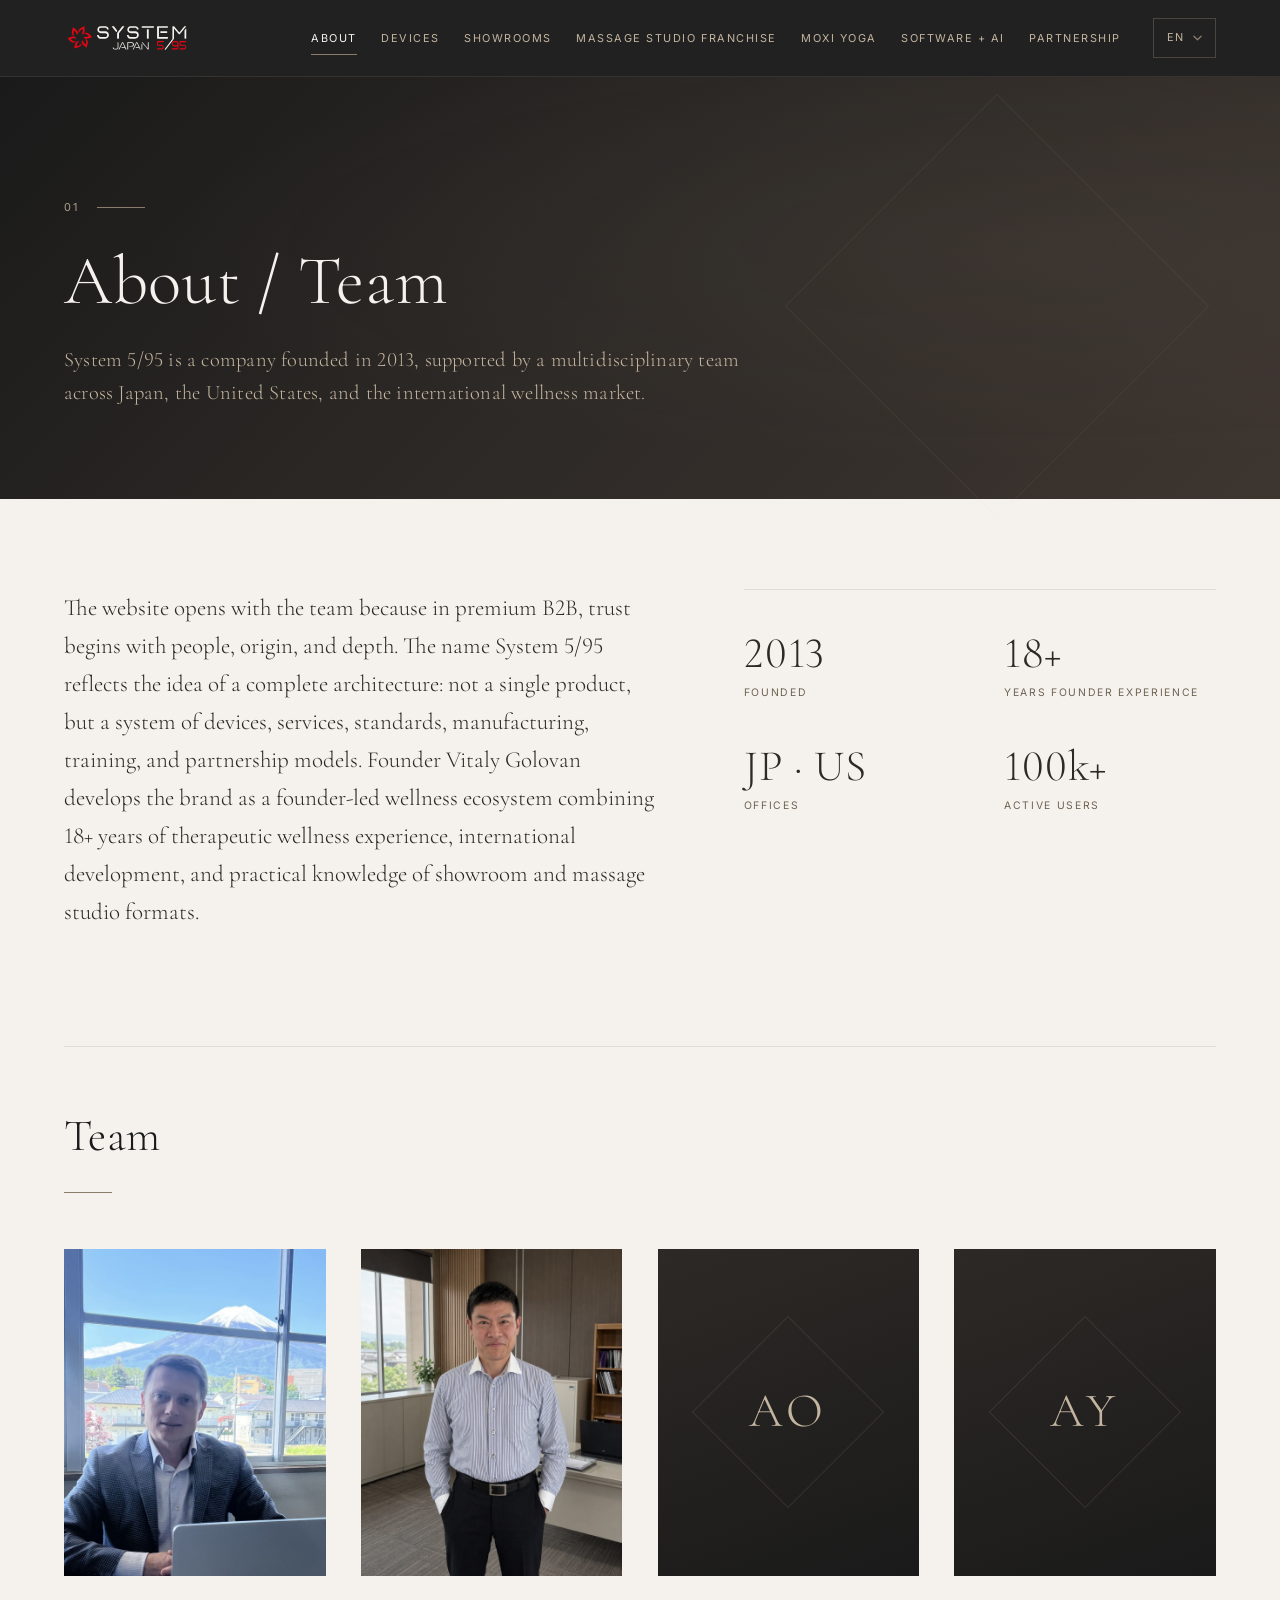
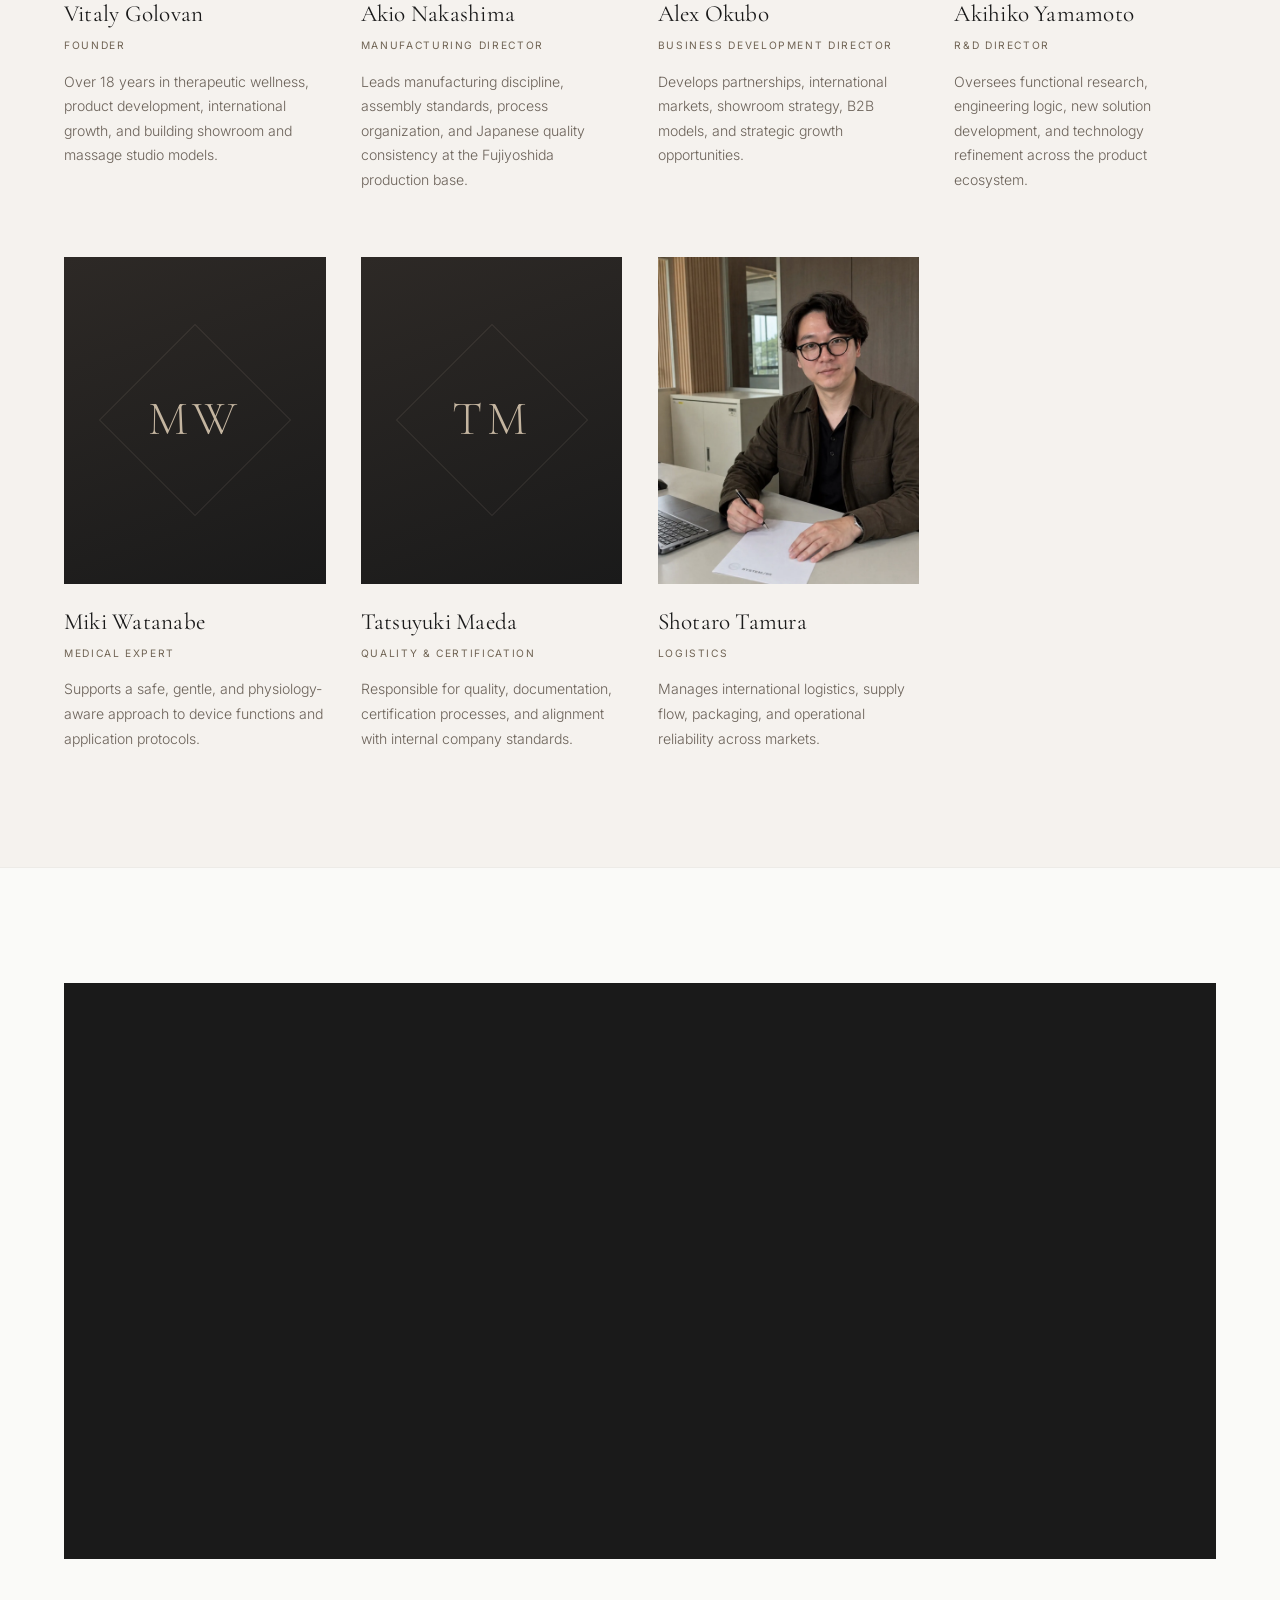
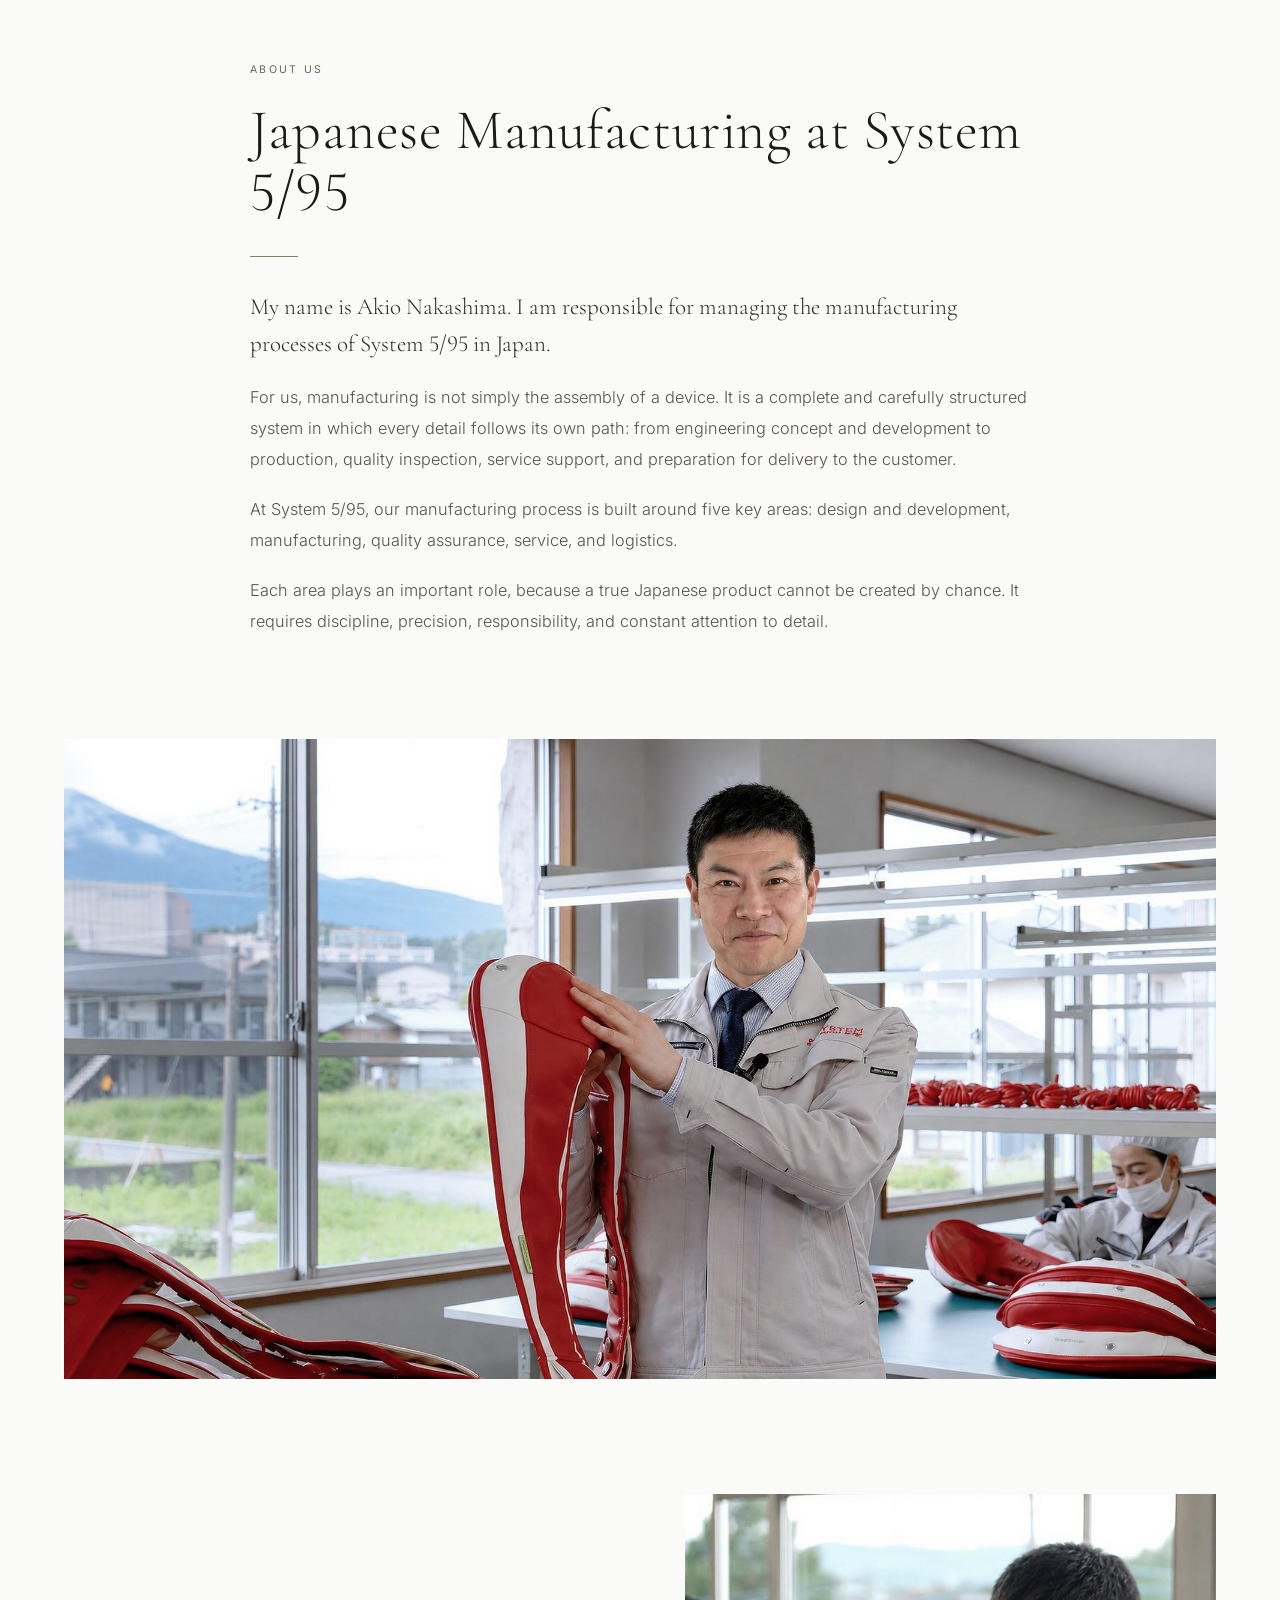
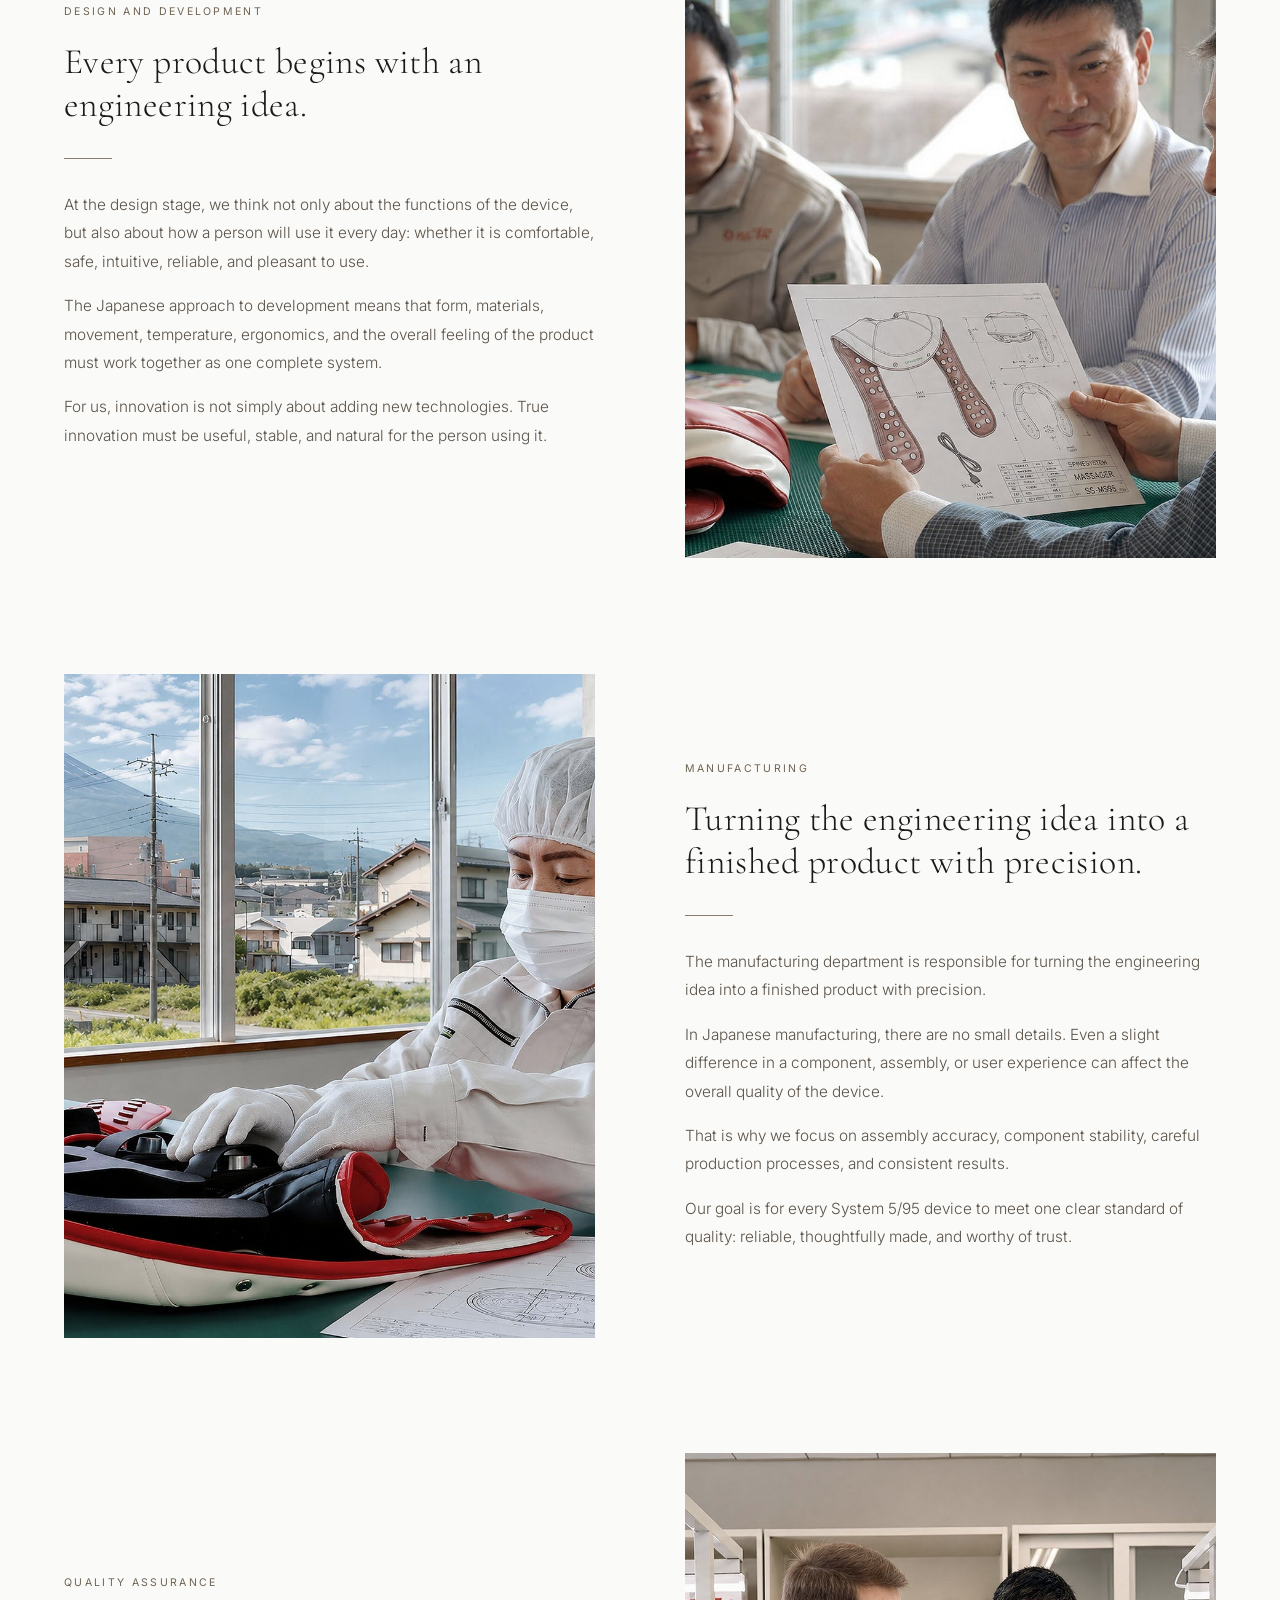
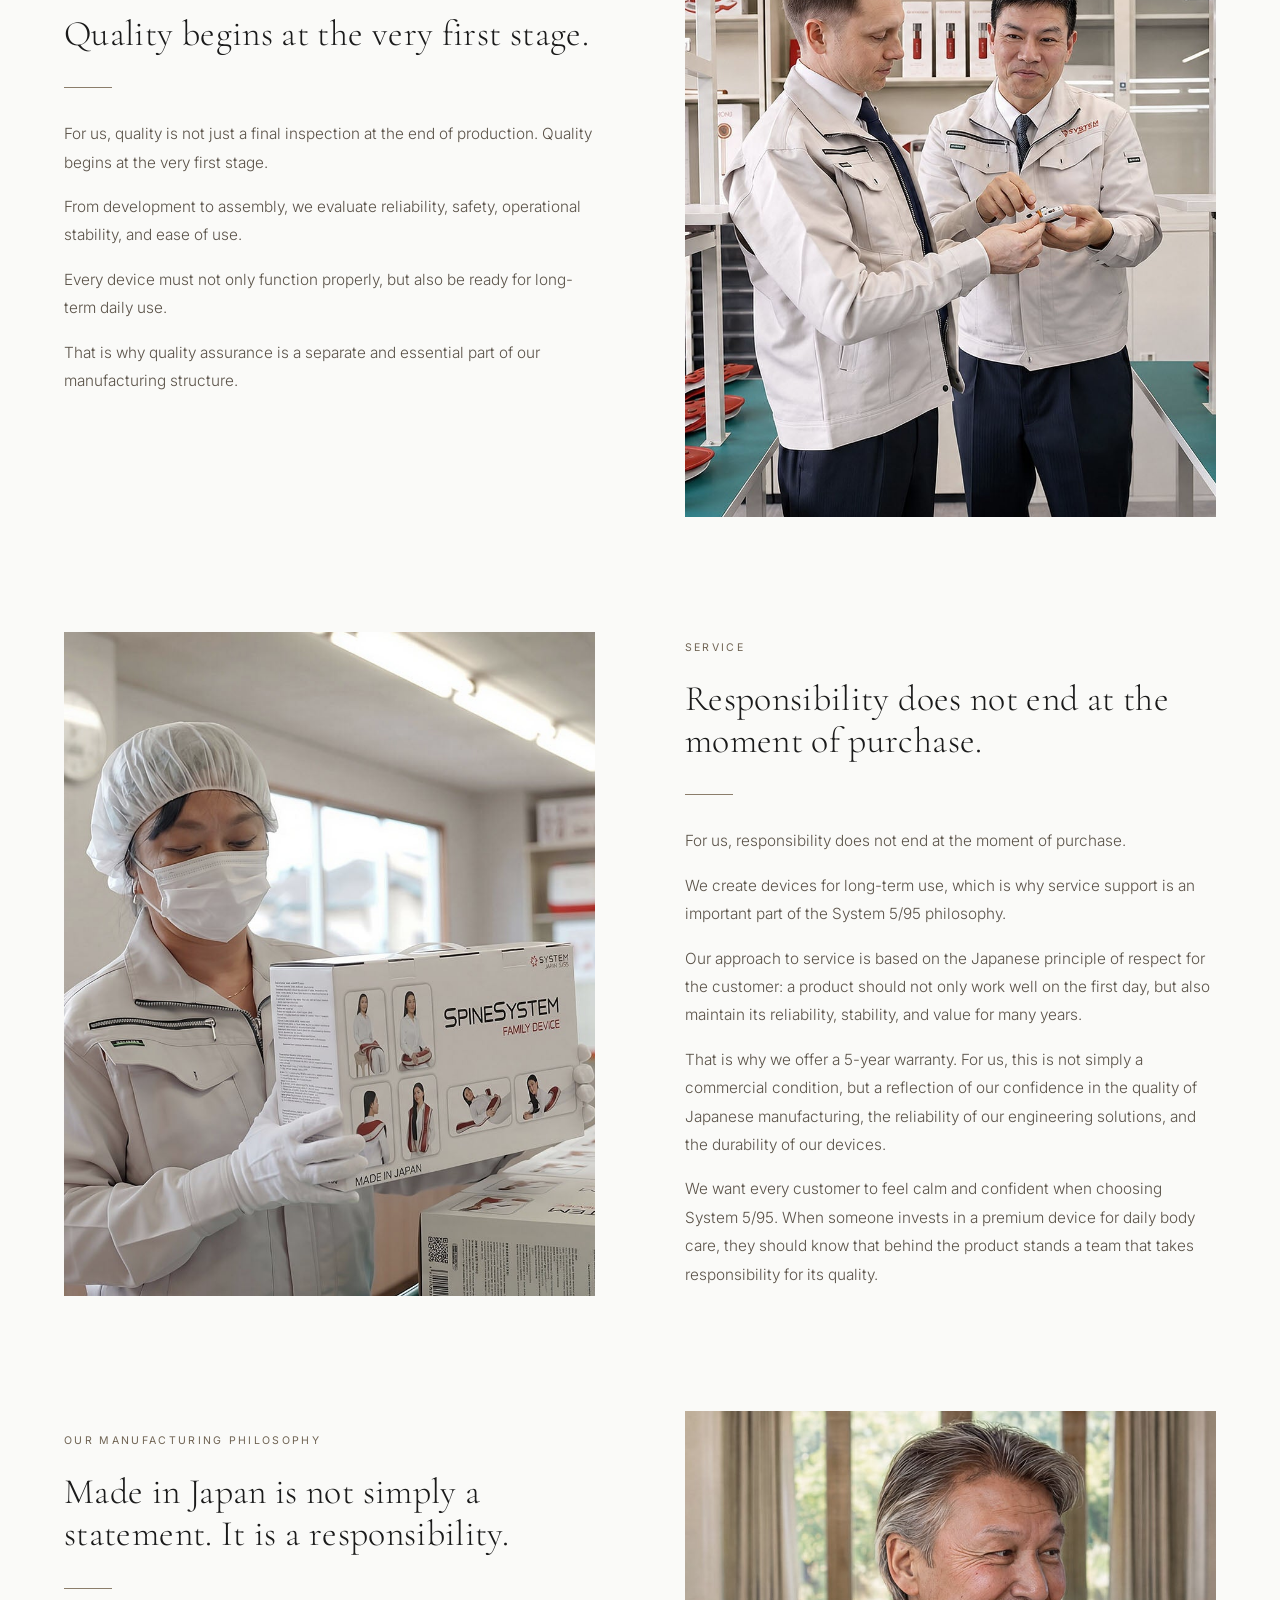
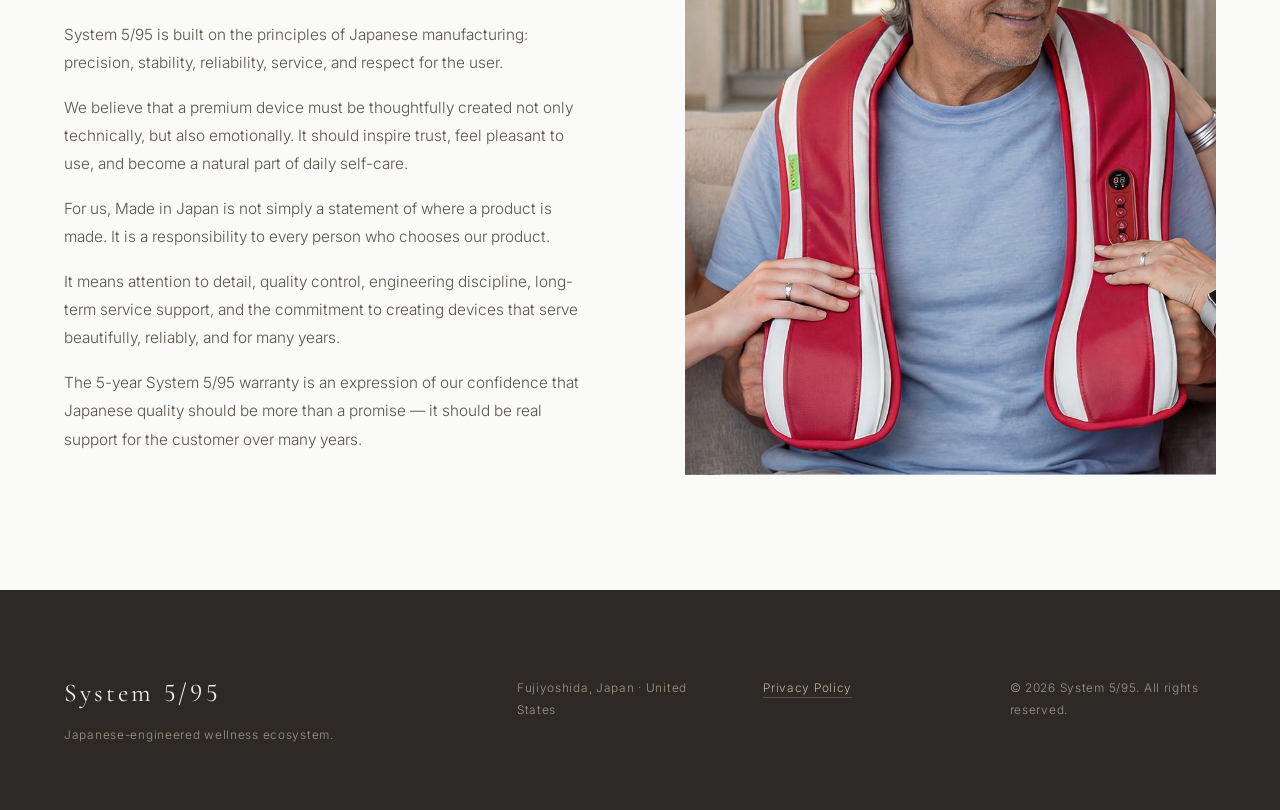
==== commit 0b59ba8c: "Version 1: premium redesign + device landings (EN/JA/ES/RU) - Palette and fonts from the archived on" ====
--- a/about.html
+++ b/about.html
@@ -5,17 +5,12 @@
   <meta name="viewport" content="width=device-width, initial-scale=1">
   <title>System 5/95 — About / Team</title>
   <meta name="description" content="">
-  <meta name="theme-color" content="#f4f1ec">
+  <meta name="theme-color" content="#1a1a1a">
 
   <link rel="alternate" hreflang="en"        href="./about.html?lang=en">
   <link rel="alternate" hreflang="ja"        href="./about.html?lang=ja">
   <link rel="alternate" hreflang="es"        href="./about.html?lang=es">
   <link rel="alternate" hreflang="ru"        href="./about.html?lang=ru">
-  <link rel="alternate" hreflang="de"        href="./about.html?lang=de">
-  <link rel="alternate" hreflang="uk"        href="./about.html?lang=uk">
-  <link rel="alternate" hreflang="fr"        href="./about.html?lang=fr">
-  <link rel="alternate" hreflang="hi"        href="./about.html?lang=hi">
-  <link rel="alternate" hreflang="pt"        href="./about.html?lang=pt">
   <link rel="alternate" hreflang="x-default" href="./about.html">
 
   <meta property="og:type"        content="website">
@@ -24,7 +19,7 @@
 
   <link rel="preconnect" href="https://fonts.googleapis.com">
   <link rel="preconnect" href="https://fonts.gstatic.com" crossorigin>
-  <link href="https://fonts.googleapis.com/css2?family=Inter:wght@300;400;500;600&family=Noto+Sans+JP:wght@300;400;500&family=Noto+Sans+Devanagari:wght@300;400;500&display=swap" rel="stylesheet">
+  <link href="https://fonts.googleapis.com/css2?family=Cormorant+Garamond:ital,wght@0,300;0,400;0,500;0,600;1,300;1,400&family=Inter:wght@300;400;500&family=Noto+Serif+JP:wght@300;400&family=Noto+Sans+JP:wght@300;400;500&display=swap" rel="stylesheet">
 
   <link rel="stylesheet" href="style.css">
   <link rel="icon" href="favicon.png" type="image/png" sizes="256x256">
--- a/style.css
+++ b/style.css
@@ -1,25 +1,85 @@
+/* ==========================================================================
+   System 5/95 — premium theme
+   Palette, type and character follow the System 5/95 one-page reference:
+   charcoal / brown / taupe, Cormorant Garamond + Inter, square edges,
+   hairline rules, generous air.
+   ========================================================================== */
+
 :root {
-  --bg: #fbfbfd;
-  --bg-alt: #f5f5f7;
-  --surface: #ffffff;
-  --taupe: #c8beb2;
-  --taupe-soft: #d8cec2;
-  --smoky: #8a8a8e;
-  --graphite: #1d1d1f;
-  --ink: #3a3a3c;
-  --muted: #6e6e73;
-  --line: rgba(0, 0, 0, 0.08);
-  --line-strong: rgba(0, 0, 0, 0.18);
-  --accent: #66564b;
-  --radius-sm: 2px;
-  --radius-md: 4px;
-  --radius-lg: 10px;
-  --container-max: 1180px;
-  --header-h: 72px;
-  --easing: cubic-bezier(.4,0,.2,1);
-}
-
-* { box-sizing: border-box; }
+  /* Palette */
+  --charcoal: #1a1a1a;
+  --brown: #2d2926;
+  --brown-deep: #3d3530;
+  --taupe: #8b7d6b;
+  --light-taupe: #c4b5a0;
+  --off-white: #f5f2ee;
+  --white: #fafaf8;
+  --text: #5a5248;
+  --text-2: #6b6259;
+  --sand: #ebe4da;
+
+  /* Accessible taupe variants for small text (brand --taupe stays for
+     rules, borders, icons and large type):
+     --taupe-ink  #6f6353  small caps on off-white / white  (5.2–5.6 : 1)
+     --taupe-btn  #766a5a  primary button fill, off-white label (4.7 : 1)
+     --taupe-soft #ae9f8b  small caps on the dark gradient (4.6–6.7 : 1) */
+  --taupe-ink: #6f6353;
+  --taupe-btn: #766a5a;
+  --taupe-soft: #ae9f8b;
+
+  --line: rgba(139, 125, 107, 0.2);
+  --line-soft: rgba(139, 125, 107, 0.12);
+  --line-strong: rgba(139, 125, 107, 0.4);
+  --line-dark: rgba(196, 181, 160, 0.14);
+
+  --line-field: var(--taupe);            /* form field rules: ≥ 3 : 1 on white */
+
+  --hero-grad: linear-gradient(135deg, var(--charcoal) 0%, var(--brown) 50%, var(--brown-deep) 100%);
+  --tile-grad: linear-gradient(160deg, var(--brown) 0%, var(--charcoal) 100%);
+  --sand-grad: linear-gradient(160deg, var(--white) 0%, var(--sand) 100%);
+
+  /* Type */
+  --serif: 'Cormorant Garamond', Georgia, 'Times New Roman', serif;
+  --serif-latin: 'Cormorant Garamond', Georgia, 'Times New Roman', serif;
+  --sans: 'Inter', system-ui, -apple-system, 'Helvetica Neue', Arial, sans-serif;
+  --track-caps: 0.22em;
+  --track-nav: 0.14em;
+  --track-label: 0.16em;
+  --nav-size: 0.68rem;
+
+  /* Layout */
+  --container-max: 1320px;
+  --gutter: clamp(20px, 5vw, 72px);
+  --header-h: 76px;
+  --section-pad: clamp(4.5rem, 9vw, 8.5rem);
+  --ease: cubic-bezier(.22, .61, .36, 1);
+}
+
+/* Japanese: Noto Serif JP / Noto Sans JP, lighter tracking on labels */
+html[data-lang="ja"] {
+  --serif: 'Noto Serif JP', 'Cormorant Garamond', Georgia, serif;
+  --sans: 'Noto Sans JP', 'Inter', system-ui, sans-serif;
+  --track-caps: 0.08em;
+  --track-nav: 0.06em;
+  --track-label: 0.06em;
+  --nav-size: 0.74rem;
+}
+
+/* Hindi: Noto Serif Devanagari / Noto Sans Devanagari */
+html[data-lang="hi"] {
+  --serif: 'Noto Serif Devanagari', 'Cormorant Garamond', Georgia, serif;
+  --sans: 'Noto Sans Devanagari', 'Inter', system-ui, sans-serif;
+  --track-caps: 0.06em;
+  --track-nav: 0.04em;
+  --track-label: 0.04em;
+  --nav-size: 0.76rem;
+}
+
+*, *::before, *::after { box-sizing: border-box; }
+
+/* Make the `hidden` attribute win over component display rules
+   (script.js toggles split / gallery / prose blocks with it) */
+[hidden] { display: none !important; }
 
 html {
   scroll-behavior: smooth;
@@ -33,27 +93,34 @@
 
 body {
   margin: 0;
-  font-family: -apple-system, BlinkMacSystemFont, "SF Pro Display", "SF Pro Text", system-ui, 'Inter', 'Noto Sans JP', 'Helvetica Neue', Arial, sans-serif;
+  font-family: var(--sans);
   font-weight: 400;
   font-size: 16px;
-  line-height: 1.47;
-  letter-spacing: -0.01em;
-  color: var(--graphite);
-  background: var(--bg);
+  line-height: 1.7;
+  color: var(--charcoal);
+  background: var(--off-white);
   -webkit-font-smoothing: antialiased;
   -moz-osx-font-smoothing: grayscale;
-  font-feature-settings: 'ss01','cv11';
-}
-
-html[data-lang="ja"] body {
-  font-family: 'Noto Sans JP', 'Inter', -apple-system, BlinkMacSystemFont, sans-serif;
-  font-weight: 400;
-}
-
-html[data-lang="hi"] body {
-  font-family: 'Noto Sans Devanagari', 'Inter', -apple-system, BlinkMacSystemFont, sans-serif;
-  font-weight: 400;
-}
+  /* Cormorant defaults to old-style figures; keep "5/95", years and stats even */
+  font-variant-numeric: lining-nums;
+  /* keep the footer on the floor of short pages */
+  min-height: 100vh;
+  display: flex;
+  flex-direction: column;
+}
+
+main {
+  flex: 0 0 auto;
+  display: flex;
+  flex-direction: column;
+  overflow-x: clip;
+}
+
+/* On pages shorter than the window the footer (not a content band)
+   takes the leftover height, so no empty void opens inside a section. */
+.site-footer { flex: 1 0 auto; }
+
+::selection { background: rgba(139, 125, 107, 0.28); color: var(--charcoal); }
 
 img, svg { max-width: 100%; display: block; }
 
@@ -63,16 +130,17 @@
 button:focus-visible,
 input:focus-visible,
 select:focus-visible,
-textarea:focus-visible {
-  outline: 2px solid var(--smoky);
-  outline-offset: 3px;
+textarea:focus-visible,
+.carousel:focus-visible {
+  outline: 1px solid var(--taupe);
+  outline-offset: 4px;
 }
 
 .container {
   width: 100%;
-  max-width: var(--container-max);
+  max-width: calc(var(--container-max) + 2 * var(--gutter));
   margin: 0 auto;
-  padding: 0 32px;
+  padding: 0 var(--gutter);
 }
 
 /* ---------- Header ---------- */
@@ -80,10 +148,10 @@
   position: sticky;
   top: 0;
   z-index: 100;
-  background: rgba(251, 251, 253, 0.80);
-  backdrop-filter: saturate(180%) blur(20px);
-  -webkit-backdrop-filter: saturate(180%) blur(20px);
-  border-bottom: 1px solid var(--line);
+  background: rgba(26, 26, 26, 0.97);
+  backdrop-filter: blur(12px);
+  -webkit-backdrop-filter: blur(12px);
+  border-bottom: 1px solid rgba(196, 181, 160, 0.12);
 }
 
 .header-inner {
@@ -91,35 +159,38 @@
   align-items: center;
   justify-content: space-between;
   height: var(--header-h);
-  gap: 24px;
+  gap: 32px;
 }
 
 .brand {
   display: inline-flex;
   align-items: center;
+  flex-shrink: 0;
 }
 
 .logo-img {
-  height: 40px;
+  height: 34px;
   width: auto;
   display: block;
 }
 
 .primary-nav {
   display: flex;
-  gap: 28px;
+  gap: clamp(18px, 1.9vw, 34px);
   flex: 1;
-  justify-content: center;
+  justify-content: flex-end;
 }
 
 .primary-nav a {
-  font-size: 13px;
+  font-size: var(--nav-size);
   font-weight: 400;
-  color: var(--ink);
-  letter-spacing: 0.02em;
+  letter-spacing: var(--track-nav);
+  text-transform: uppercase;
+  white-space: nowrap;
+  color: var(--light-taupe);
   position: relative;
-  padding: 6px 0;
-  transition: color .2s var(--easing);
+  padding: 8px 0;
+  transition: color .3s var(--ease);
 }
 
 .primary-nav a::after {
@@ -127,68 +198,77 @@
   position: absolute;
   left: 0; right: 0; bottom: 0;
   height: 1px;
-  background: var(--graphite);
+  background: var(--taupe);
   transform: scaleX(0);
   transform-origin: left;
-  transition: transform .3s var(--easing);
-}
-
-.primary-nav a:hover { color: var(--graphite); }
+  transition: transform .45s var(--ease);
+}
+
+.primary-nav a:hover { color: var(--off-white); }
 .primary-nav a:hover::after { transform: scaleX(1); }
 
 .header-controls {
   display: flex;
   align-items: center;
-  gap: 16px;
+  gap: 12px;
+  flex-shrink: 0;
 }
 
 /* ---------- Language dropdown ---------- */
-.lang-dropdown {
-  position: relative;
-}
+.lang-dropdown { position: relative; }
 
 .lang-trigger {
   display: inline-flex;
   align-items: center;
-  gap: 6px;
+  gap: 8px;
+  font-family: 'Inter', system-ui, sans-serif;
+  font-size: 0.68rem;
+  font-weight: 400;
+  letter-spacing: 0.14em;
+  line-height: 1.2;
+  min-height: 40px;
+  padding: 9px 13px;
+  background: transparent;
+  border: 1px solid var(--line-strong);
+  border-radius: 0;
+  color: var(--light-taupe);
+  cursor: pointer;
+  transition: border-color .3s var(--ease), color .3s var(--ease);
+  white-space: nowrap;
+}
+
+.lang-current {
   font: inherit;
-  font-size: 12px;
-  font-weight: 500;
-  letter-spacing: 0.1em;
-  padding: 7px 12px;
-  background: var(--surface);
-  border: 1px solid var(--line-strong);
-  border-radius: 999px;
-  color: var(--graphite);
-  cursor: pointer;
-  transition: border-color .2s var(--easing);
-  white-space: nowrap;
-}
-
-.lang-trigger:hover { border-color: var(--graphite); }
+  letter-spacing: inherit;
+  color: inherit;
+}
+
+.lang-trigger:hover {
+  border-color: var(--light-taupe);
+  color: var(--off-white);
+}
 
 .lang-arrow {
-  width: 10px;
+  width: 9px;
   height: 6px;
   flex-shrink: 0;
-  transition: transform .2s var(--easing);
-  color: var(--muted);
+  color: var(--taupe);
+  transition: transform .3s var(--ease);
 }
 
 .lang-dropdown[aria-expanded="true"] .lang-arrow { transform: rotate(180deg); }
 
 .lang-list {
   position: absolute;
-  top: calc(100% + 8px);
+  top: calc(100% + 14px);
   right: 0;
-  background: var(--surface);
-  border: 1px solid var(--line-strong);
-  border-radius: var(--radius-lg);
-  box-shadow: 0 16px 40px -12px rgba(58, 51, 46, 0.22);
+  background: var(--charcoal);
+  border: 1px solid rgba(196, 181, 160, 0.24);
+  border-radius: 0;
   list-style: none;
   margin: 0;
-  padding: 6px;
-  min-width: 160px;
+  padding: 8px 0;
+  min-width: 200px;
   z-index: 200;
   display: none;
 }
@@ -198,53 +278,68 @@
 .lang-list li {
   display: flex;
   align-items: center;
-  gap: 10px;
-  padding: 9px 12px;
-  border-radius: var(--radius-md);
+  gap: 14px;
+  padding: 10px 20px;
   cursor: pointer;
-  transition: background .15s var(--easing);
-}
-
-.lang-list li:hover,
-.lang-list li[aria-selected="true"] { background: var(--bg-alt); }
-
-.lang-list li[aria-selected="true"] .lc { color: var(--graphite); }
+  transition: background .2s var(--ease);
+}
+
+.lang-list li:hover { background: rgba(139, 125, 107, 0.12); }
+
+.lang-list li:focus { outline: none; }
+.lang-list li:focus-visible {
+  background: rgba(139, 125, 107, 0.18);
+  outline: 1px solid var(--taupe-soft);
+  outline-offset: -1px;
+}
 
 .lang-list .lc {
-  font-size: 11px;
-  font-weight: 600;
-  letter-spacing: 0.1em;
-  color: var(--smoky);
-  width: 22px;
+  font-family: 'Inter', system-ui, sans-serif;
+  font-size: 0.64rem;
+  font-weight: 400;
+  letter-spacing: 0.14em;
+  color: var(--taupe-soft);
+  width: 24px;
   flex-shrink: 0;
 }
 
 .lang-list .ln {
-  font-size: 13px;
-  color: var(--graphite);
-}
-
+  font-family: 'Inter', 'Noto Sans JP', 'Noto Sans Devanagari', system-ui, sans-serif;
+  font-size: 0.82rem;
+  font-weight: 300;
+  color: var(--light-taupe);
+}
+
+.lang-list li[aria-selected="true"] .lc,
+.lang-list li[aria-selected="true"] .ln { color: var(--off-white); }
+
+.lang-list li[aria-selected="true"] { box-shadow: inset 1px 0 0 var(--taupe); }
+
+/* ---------- Burger + mobile nav ---------- */
 .burger {
   display: none;
   flex-direction: column;
   justify-content: center;
   gap: 5px;
-  width: 36px;
-  height: 36px;
+  width: 40px;
+  height: 40px;
   padding: 0;
   background: transparent;
   border: 1px solid var(--line-strong);
-  border-radius: var(--radius-md);
+  border-radius: 0;
   cursor: pointer;
-}
+  transition: border-color .3s var(--ease);
+}
+
+.burger:hover { border-color: var(--light-taupe); }
 
 .burger span {
   display: block;
   width: 18px;
   height: 1px;
   margin: 0 auto;
-  background: var(--graphite);
-  transition: transform .25s var(--easing), opacity .2s var(--easing);
+  background: var(--light-taupe);
+  transition: transform .3s var(--ease), opacity .2s var(--ease);
 }
 
 .burger[aria-expanded="true"] span:nth-child(1) { transform: translateY(6px) rotate(45deg); }
@@ -254,222 +349,352 @@
 .mobile-nav {
   display: none;
   flex-direction: column;
-  gap: 4px;
-  padding: 16px 32px 28px;
-  border-top: 1px solid var(--line);
-  background: var(--surface);
-}
-
-.mobile-nav[hidden] { display: none !important; }
+  padding: 12px var(--gutter) 40px;
+  border-top: 1px solid var(--line-dark);
+  background: var(--charcoal);
+  max-height: calc(100vh - var(--header-h));
+  max-height: calc(100dvh - var(--header-h));
+  overflow-y: auto;
+}
 
 .mobile-nav a {
-  padding: 14px 0;
-  font-size: 16px;
-  color: var(--graphite);
-  border-bottom: 1px solid var(--line);
+  padding: 18px 0;
+  font-family: var(--serif);
+  font-size: 1.55rem;
+  font-weight: 300;
+  line-height: 1.25;
+  color: var(--off-white);
+  border-bottom: 1px solid var(--line-dark);
+  letter-spacing: 0.01em;
+  transition: color .3s var(--ease), padding-left .3s var(--ease);
+}
+
+.mobile-nav a:hover { color: var(--light-taupe); padding-left: 6px; }
+.mobile-nav a:last-child { border-bottom: 0; }
+
+/* ---------- Hero (index) ---------- */
+.hero {
+  position: relative;
+  overflow: hidden;
+  display: flex;
+  align-items: center;
+  min-height: clamp(640px, calc(100vh - var(--header-h)), 940px);
+  padding: 8rem 0 7rem;
+  background:
+    radial-gradient(ellipse at 80% 50%, rgba(139, 125, 107, 0.08) 0%, transparent 60%),
+    radial-gradient(ellipse at 20% 80%, rgba(196, 181, 160, 0.05) 0%, transparent 50%),
+    var(--hero-grad);
+  color: var(--off-white);
+}
+
+/* Rotated geometric mark, as in the reference */
+.hero::before,
+.hero::after {
+  content: '';
+  position: absolute;
+  top: 50%;
+  right: 10%;
+  width: 400px;
+  height: 400px;
+  margin-top: -200px;
+  transform: rotate(45deg);
+  pointer-events: none;
+}
+
+.hero::before { border: 1px solid var(--light-taupe); opacity: 0.07; }
+
+.hero::after {
+  width: 300px;
+  height: 300px;
+  margin-top: -150px;
+  right: calc(10% + 50px);
+  border: 1px solid var(--taupe);
+  opacity: 0.1;
+}
+
+.hero-inner { position: relative; z-index: 1; }
+
+.hero-inner > * { max-width: 760px; }
+
+.eyebrow {
+  font-size: 0.68rem;
+  font-weight: 400;
+  text-transform: uppercase;
+  letter-spacing: var(--track-caps);
+  color: var(--taupe-soft);
+  margin: 0 0 1.8rem;
+}
+
+.hero-title {
+  font-family: var(--serif-latin);
+  font-size: clamp(3.6rem, 7.2vw, 6.6rem);
+  font-weight: 300;
+  line-height: 1.02;
   letter-spacing: 0.02em;
-}
-
-.mobile-nav a:last-child { border-bottom: 0; }
-
-/* ---------- Hero ---------- */
-.hero {
-  padding: 140px 0 120px;
-  background:
-    radial-gradient(1200px 600px at 80% -10%, rgba(140, 124, 109, 0.08), transparent 60%),
-    linear-gradient(180deg, var(--bg) 0%, var(--bg-alt) 100%);
-  border-bottom: 1px solid var(--line);
-}
-
-.hero-inner {
-  max-width: 960px;
-}
-
-.eyebrow {
-  font-size: 11px;
-  font-weight: 500;
+  color: var(--off-white);
+  margin: 0 0 1.8rem;
+}
+
+.hero-lede {
+  font-family: var(--serif);
+  font-size: clamp(1.15rem, 1.8vw, 1.5rem);
+  line-height: 1.55;
+  font-weight: 300;
+  letter-spacing: 0.02em;
+  color: var(--light-taupe);
+  max-width: 620px;
+  margin: 0 0 3.2rem;
+}
+
+.hero-actions {
+  display: flex;
+  flex-wrap: wrap;
+  gap: 1rem;
+  margin-bottom: 5.5rem;
+}
+
+.hero-meta {
+  display: flex;
+  flex-wrap: wrap;
+  gap: 2.5rem 4.5rem;
+  padding-top: 2.5rem;
+  border-top: 1px solid var(--line-dark);
+}
+
+.hero-meta > span {
+  display: flex;
+  flex-direction: column;
+  gap: 0.55rem;
+  font-size: 0.65rem;
+  letter-spacing: var(--track-label);
   text-transform: uppercase;
-  letter-spacing: 0.06em;
-  color: var(--smoky);
-  margin: 0 0 24px;
-}
-
-.hero-title {
-  font-size: clamp(48px, 9vw, 96px);
-  font-weight: 600;
-  line-height: 1.05;
-  letter-spacing: -0.03em;
-  color: var(--graphite);
-  margin: 0 0 28px;
-}
-
-.hero-lede {
-  font-size: clamp(17px, 1.5vw, 22px);
-  line-height: 1.55;
-  font-weight: 400;
-  color: var(--ink);
-  max-width: 720px;
-  margin: 0 0 40px;
-}
-
-.hero-actions {
-  display: flex;
-  flex-wrap: wrap;
-  gap: 16px;
-  margin-bottom: 72px;
-}
-
-.hero-meta {
-  display: flex;
-  flex-wrap: wrap;
-  gap: 48px;
-  padding-top: 40px;
-  border-top: 1px solid var(--line);
-}
-
-.hero-meta span {
-  display: flex;
-  flex-direction: column;
-  gap: 4px;
-  font-size: 12px;
-  letter-spacing: 0.08em;
-  text-transform: uppercase;
-  color: var(--muted);
-}
-
-.meta-n {
-  font-size: 26px;
-  font-weight: 300;
-  letter-spacing: 0;
+  color: var(--taupe-soft);
+}
+
+.hero-meta .meta-n {
+  font-family: var(--serif-latin);
+  font-variant-numeric: lining-nums;
+  font-size: 2.3rem;
+  font-weight: 300;
+  line-height: 1;
+  letter-spacing: 0.02em;
   text-transform: none;
-  color: var(--graphite);
+  color: var(--off-white);
 }
 
 /* ---------- Buttons ---------- */
 .btn-primary,
-.btn-ghost,
+.btn-ghost {
+  display: inline-block;
+  font-family: var(--sans);
+  font-size: 0.72rem;
+  font-weight: 400;
+  line-height: 1.4;
+  letter-spacing: var(--track-nav);
+  text-transform: uppercase;
+  text-align: center;
+  padding: 1rem 2.3rem;
+  border-radius: 0;
+  border: 1px solid transparent;
+  cursor: pointer;
+  transition: background .35s var(--ease), color .35s var(--ease), border-color .35s var(--ease);
+}
+
+.btn-primary {
+  background: var(--taupe-btn);
+  color: var(--off-white);
+  border-color: var(--taupe-btn);
+}
+
+.btn-primary:hover {
+  background: var(--light-taupe);
+  border-color: var(--light-taupe);
+  color: var(--charcoal);
+}
+
+.btn-ghost {
+  background: transparent;
+  color: var(--light-taupe);
+  border-color: var(--taupe);
+}
+
+.btn-ghost:hover {
+  background: rgba(139, 125, 107, 0.15);
+  color: var(--off-white);
+}
+
 .btn-link {
   display: inline-block;
-  font-size: 14px;
-  font-weight: 500;
-  letter-spacing: 0.08em;
-  text-transform: uppercase;
-  padding: 16px 32px;
-  border-radius: 999px;
-  border: 1px solid transparent;
-  cursor: pointer;
-  transition: background .25s var(--easing), color .25s var(--easing), border-color .25s var(--easing), transform .15s var(--easing);
-}
-
-.btn-primary {
-  background: var(--graphite);
-  color: var(--surface);
-  border-color: var(--graphite);
-}
-
-.btn-primary:hover {
-  background: var(--ink);
-  border-color: var(--ink);
-}
-
-.btn-ghost {
-  background: transparent;
-  color: var(--graphite);
-  border-color: var(--line-strong);
-}
-
-.btn-ghost:hover {
-  border-color: var(--graphite);
-}
-
-.btn-link {
-  padding: 0;
+  margin-top: 2rem;
+  padding: 0 0 6px;
   background: none;
   border: 0;
-  color: var(--graphite);
-  letter-spacing: 0.06em;
-  border-bottom: 1px solid var(--line-strong);
+  border-bottom: 1px solid var(--taupe);
   border-radius: 0;
-  text-transform: none;
-  font-size: 14px;
-  font-weight: 500;
-  padding-bottom: 4px;
-  margin-top: 16px;
-}
-
-.btn-link:hover { border-color: var(--graphite); }
+  font-size: 0.72rem;
+  font-weight: 400;
+  letter-spacing: var(--track-nav);
+  text-transform: uppercase;
+  color: var(--brown);
+  transition: color .3s var(--ease), border-color .3s var(--ease);
+}
+
+.btn-link:hover {
+  color: var(--charcoal);
+  border-color: var(--charcoal);
+}
 
 /* ---------- Section base ---------- */
 .section {
-  padding: 120px 0;
-  border-bottom: 1px solid var(--line);
-}
-
-.section-alt { background: var(--bg-alt); }
-
+  position: relative;
+  isolation: isolate;
+  padding: var(--section-pad) 0;
+  background: var(--off-white);
+}
+
+.section-alt { background: var(--white); }
+
+/* Page head: a dark band like the reference hero, bleeding edge to edge */
 .section-head {
-  max-width: 820px;
-  margin: 0 0 56px;
+  position: relative;
+  max-width: none;
+  margin: 0 0 clamp(4rem, 7vw, 6.5rem);
+  padding-bottom: clamp(4rem, 7vw, 6.5rem);
+}
+
+.section-head::before {
+  content: '';
+  position: absolute;
+  z-index: -1;
+  top: calc(-1 * var(--section-pad));
+  bottom: 0;
+  left: 50%;
+  width: 100vw;
+  margin-left: -50vw;
+  background:
+    radial-gradient(ellipse at 80% 40%, rgba(139, 125, 107, 0.09) 0%, transparent 60%),
+    var(--hero-grad);
+}
+
+.section-head::after {
+  content: '';
+  position: absolute;
+  z-index: -1;
+  top: 50%;
+  right: 6%;
+  width: 300px;
+  height: 300px;
+  margin-top: -190px;
+  border: 1px solid var(--light-taupe);
+  opacity: 0.07;
+  transform: rotate(45deg);
+  pointer-events: none;
 }
 
 .section-no {
-  display: inline-block;
-  font-size: 11px;
-  font-weight: 500;
-  letter-spacing: 0.06em;
-  color: var(--smoky);
-  margin-bottom: 16px;
+  display: inline-flex;
+  align-items: center;
+  gap: 1.1rem;
+  font-size: 0.68rem;
+  font-weight: 400;
+  letter-spacing: 0.22em;
+  text-transform: uppercase;
+  color: var(--taupe-soft);
+  margin-bottom: 1.8rem;
+}
+
+.section-no::after {
+  content: '';
+  width: 48px;
+  height: 1px;
+  background: var(--taupe);
 }
 
 .section-head h2 {
-  font-size: clamp(32px, 4.5vw, 52px);
-  font-weight: 600;
-  line-height: 1.1;
-  letter-spacing: -0.02em;
-  color: var(--graphite);
-  margin: 0 0 20px;
+  font-family: var(--serif);
+  font-size: clamp(2.6rem, 5.4vw, 4.8rem);
+  font-weight: 300;
+  line-height: 1.06;
+  letter-spacing: 0.01em;
+  color: var(--off-white);
+  margin: 0 0 1.6rem;
+  max-width: 900px;
 }
 
 .section-sub {
-  font-size: clamp(16px, 1.3vw, 19px);
-  line-height: 1.55;
-  font-weight: 400;
-  color: var(--ink);
+  font-family: var(--serif);
+  font-size: clamp(1.15rem, 1.6vw, 1.4rem);
+  line-height: 1.6;
+  font-weight: 300;
+  letter-spacing: 0.01em;
+  color: var(--light-taupe);
   margin: 0;
-  max-width: 720px;
+  max-width: 680px;
 }
 
 .subsection-title {
-  font-size: 13px;
-  font-weight: 500;
-  letter-spacing: 0.18em;
-  text-transform: uppercase;
-  color: var(--smoky);
-  margin: 80px 0 32px;
-  padding-bottom: 16px;
-  border-bottom: 1px solid var(--line);
+  font-family: var(--serif);
+  font-size: clamp(2rem, 3.5vw, 3rem);
+  font-weight: 300;
+  line-height: 1.15;
+  letter-spacing: 0.01em;
+  color: var(--charcoal);
+  margin: clamp(5rem, 9vw, 8rem) 0 3.5rem;
+  padding-top: clamp(3rem, 5vw, 4.5rem);
+  border-top: 1px solid var(--line);
+}
+
+.subsection-title::after {
+  content: '';
+  display: block;
+  width: 48px;
+  height: 1px;
+  background: var(--taupe);
+  margin-top: 1.8rem;
 }
 
 .prose p {
-  font-size: 16px;
-  line-height: 1.7;
-  color: var(--ink);
-  margin: 0 0 16px;
-}
+  font-size: 1.02rem;
+  font-weight: 300;
+  line-height: 1.85;
+  color: var(--text);
+  margin: 0 0 1.2rem;
+}
+
+.prose p:last-child { margin-bottom: 0; }
 
 .prose-wide { max-width: 780px; }
 
+/* Lead paragraph directly under a page head */
+.section-head + .prose-wide p {
+  font-family: var(--serif);
+  font-size: clamp(1.3rem, 2vw, 1.65rem);
+  line-height: 1.6;
+  font-weight: 300;
+  letter-spacing: 0.005em;
+  color: var(--brown);
+}
+
 .prose .caption {
-  font-size: 14px;
-  color: var(--muted);
+  font-size: 0.88rem;
+  color: var(--text-2);
   font-style: italic;
+}
+
+.gallery-prose p {
+  font-family: var(--serif);
+  font-size: clamp(1.3rem, 2vw, 1.6rem);
+  font-weight: 300;
+  line-height: 1.6;
+  color: var(--brown);
+  margin: 0 0 1.2rem;
 }
 
 /* ---------- Split layout (section visual + text) ---------- */
 .split {
   display: grid;
   grid-template-columns: 1fr 1fr;
-  gap: 72px;
+  gap: clamp(3rem, 6vw, 6rem);
   align-items: center;
 }
 
@@ -478,23 +703,35 @@
 .split.reverse .visual-tile { order: 2; }
 
 .visual-tile {
+  position: relative;
   aspect-ratio: 4 / 3;
   width: 100%;
-  background: radial-gradient(120% 80% at 30% 20%, #f2ece2 0%, #dccfbf 55%, #b8ac9b 100%);
-  border-radius: var(--radius-lg);
+  background: var(--tile-grad);
+  border-radius: 0;
   display: flex;
   align-items: center;
   justify-content: center;
-  box-shadow: inset 0 0 0 1px rgba(58, 51, 46, 0.06);
   overflow: hidden;
 }
 
+.visual-tile::before {
+  content: '';
+  position: absolute;
+  top: 50%;
+  left: 50%;
+  width: 46%;
+  aspect-ratio: 1;
+  border: 1px solid var(--light-taupe);
+  opacity: 0.1;
+  transform: translate(-50%, -50%) rotate(45deg);
+}
+
 .visual-tile .tile-fallback {
-  font-size: clamp(20px, 2.4vw, 30px);
-  font-weight: 300;
-  letter-spacing: 0.14em;
-  color: var(--ink);
-  text-transform: uppercase;
+  font-family: var(--serif);
+  font-size: clamp(1.6rem, 2.6vw, 2.3rem);
+  font-weight: 300;
+  letter-spacing: 0.04em;
+  color: var(--off-white);
   text-align: center;
   padding: 0 24px;
   line-height: 1.2;
@@ -508,55 +745,62 @@
   width: 100%;
   height: 100%;
   object-fit: cover;
-  border-radius: var(--radius-lg);
+  border-radius: 0;
   z-index: 2;
 }
 
-.visual-tile { position: relative; }
-
-/* ---------- About two-col + stats ---------- */
+/* ---------- About: two-col + stats ---------- */
 .two-col {
   display: grid;
-  grid-template-columns: 1.3fr 1fr;
-  gap: 72px;
+  grid-template-columns: 1.25fr 1fr;
+  gap: clamp(3rem, 7vw, 7rem);
   align-items: start;
+}
+
+.two-col .prose p {
+  font-family: var(--serif);
+  font-size: clamp(1.25rem, 1.8vw, 1.5rem);
+  line-height: 1.65;
+  color: var(--brown);
 }
 
 .stats {
   display: grid;
   grid-template-columns: repeat(2, 1fr);
-  gap: 32px 40px;
-  padding: 32px;
-  background: var(--surface);
-  border: 1px solid var(--line);
-  border-radius: var(--radius-lg);
+  gap: 2.8rem 3rem;
+  padding-top: 2.6rem;
+  border-top: 1px solid var(--line);
 }
 
 .stat {
   display: flex;
   flex-direction: column;
-  gap: 6px;
+  gap: 0.6rem;
 }
 
 .stat .n {
-  font-size: 28px;
-  font-weight: 300;
-  color: var(--graphite);
-  letter-spacing: -0.01em;
+  font-family: var(--serif-latin);
+  font-variant-numeric: lining-nums;
+  font-size: clamp(2.2rem, 3.4vw, 3rem);
+  font-weight: 300;
+  line-height: 1;
+  color: var(--brown);
+  letter-spacing: 0.02em;
 }
 
 .stat .l {
-  font-size: 12px;
-  letter-spacing: 0.1em;
+  font-size: 0.65rem;
+  letter-spacing: var(--track-label);
   text-transform: uppercase;
-  color: var(--muted);
+  color: var(--taupe-ink);
+  line-height: 1.5;
 }
 
 /* ---------- Team grid ---------- */
 .team-grid {
   display: grid;
   grid-template-columns: repeat(4, 1fr);
-  gap: 32px;
+  gap: 4rem 2.2rem;
 }
 
 .team-card {
@@ -565,20 +809,20 @@
 }
 
 .avatar {
+  position: relative;
+  overflow: hidden;
   aspect-ratio: 4 / 5;
-  background: linear-gradient(135deg, #d8cec2 0%, #c8beb2 55%, #b4a899 100%);
-  color: var(--graphite);
+  background: var(--tile-grad);
+  color: var(--light-taupe);
   display: flex;
   align-items: center;
   justify-content: center;
-  font-size: 38px;
+  font-family: var(--serif-latin);
+  font-size: 3rem;
   font-weight: 300;
   letter-spacing: 0.1em;
-  border-radius: var(--radius-sm);
-  margin-bottom: 18px;
-  box-shadow: inset 0 0 0 1px rgba(58, 51, 46, 0.06);
-  position: relative;
-  overflow: hidden;
+  border-radius: 0;
+  margin-bottom: 1.6rem;
 }
 
 .avatar-img {
@@ -587,9 +831,17 @@
   width: 100%;
   height: 100%;
   object-fit: cover;
-}
+  transition: transform 1.2s var(--ease);
+}
+
+.team-card:hover .avatar-img { transform: scale(1.03); }
+
+.avatar-img,
+.story-photo,
+.story-block__visual img { filter: saturate(0.88); }
 
 .avatar-initials {
+  position: relative;
   display: flex;
   align-items: center;
   justify-content: center;
@@ -597,26 +849,42 @@
   height: 100%;
 }
 
+.avatar-initials::before {
+  content: '';
+  position: absolute;
+  top: 50%;
+  left: 50%;
+  width: 52%;
+  aspect-ratio: 1;
+  border: 1px solid var(--light-taupe);
+  opacity: 0.12;
+  transform: translate(-50%, -50%) rotate(45deg);
+}
+
 .team-card h4 {
-  font-size: 16px;
-  font-weight: 500;
-  color: var(--graphite);
-  margin: 0 0 4px;
+  font-family: var(--serif);
+  font-size: 1.45rem;
+  font-weight: 400;
+  line-height: 1.2;
   letter-spacing: 0.01em;
+  color: var(--charcoal);
+  margin: 0 0 0.5rem;
 }
 
 .team-card .role {
-  font-size: 12px;
-  letter-spacing: 0.08em;
+  font-size: 0.64rem;
+  letter-spacing: var(--track-label);
   text-transform: uppercase;
-  color: var(--smoky);
-  margin: 0 0 12px;
+  line-height: 1.6;
+  color: var(--taupe-ink);
+  margin: 0 0 1rem;
 }
 
 .team-card .bio {
-  font-size: 13.5px;
-  line-height: 1.55;
-  color: var(--ink);
+  font-size: 0.88rem;
+  font-weight: 300;
+  line-height: 1.75;
+  color: var(--text-2);
   margin: 0;
 }
 
@@ -624,37 +892,32 @@
 .device-grid {
   display: grid;
   grid-template-columns: repeat(3, 1fr);
-  gap: 32px;
-  margin-top: 56px;
+  gap: 2rem;
+  margin-top: clamp(4rem, 7vw, 6rem);
 }
 
 .device-card {
-  background: var(--surface);
+  display: flex;
+  flex-direction: column;
+  background: var(--white);
   border: 1px solid var(--line);
-  border-radius: var(--radius-lg);
-  padding: 28px;
-  display: flex;
-  flex-direction: column;
-  box-shadow: 0 1px 3px rgba(0,0,0,0.04), 0 8px 24px rgba(0,0,0,0.04);
-  transition: transform .25s var(--easing), box-shadow .25s var(--easing), border-color .25s var(--easing);
-}
-
-.device-card:hover {
-  transform: translateY(-2px);
-  border-color: var(--line-strong);
-  box-shadow: 0 20px 40px -28px rgba(58, 51, 46, 0.25);
-}
+  border-radius: 0;
+  padding: 2rem 2rem 2.2rem;
+  transition: border-color .4s var(--ease);
+}
+
+.device-card:hover { border-color: var(--taupe); }
 
 .device-image {
+  position: relative;
+  overflow: hidden;
   aspect-ratio: 5 / 4;
-  background:
-    radial-gradient(120% 80% at 30% 20%, #f2ece2 0%, #dccfbf 55%, #b8ac9b 100%);
-  border-radius: var(--radius-md);
+  background: var(--sand-grad);
+  border-radius: 0;
   display: flex;
   align-items: center;
   justify-content: center;
-  margin-bottom: 24px;
-  box-shadow: inset 0 0 0 1px rgba(58, 51, 46, 0.06);
+  margin-bottom: 2rem;
 }
 
 .device-img {
@@ -663,82 +926,109 @@
   width: 100%;
   height: 100%;
   object-fit: cover;
-  border-radius: var(--radius-md);
-}
-
-.device-image { position: relative; overflow: hidden; }
+  border-radius: 0;
+  transition: transform 1.2s var(--ease);
+}
+
+.device-card:hover .device-img { transform: scale(1.03); }
 
 .device-fallback {
-  font-size: 22px;
-  font-weight: 300;
-  letter-spacing: 0.14em;
-  color: var(--ink);
-  text-transform: uppercase;
+  font-family: var(--serif);
+  font-size: 1.6rem;
+  font-weight: 300;
+  letter-spacing: 0.04em;
+  color: var(--taupe);
 }
 
 .device-card h4 {
-  font-size: 20px;
+  font-family: var(--serif);
+  font-size: 1.7rem;
   font-weight: 400;
+  line-height: 1.15;
   letter-spacing: 0.01em;
-  color: var(--graphite);
-  margin: 0 0 16px;
+  color: var(--charcoal);
+  margin: 0 0 1rem;
+}
+
+.device-desc {
+  margin: 0 0 1.6rem;
+  font-size: 0.9rem;
+  font-weight: 300;
+  line-height: 1.8;
+  color: var(--text);
+  white-space: pre-line;
 }
 
 .device-card dl {
-  margin: 0;
+  margin: auto 0 0;
   display: grid;
   grid-template-columns: 1fr;
-  gap: 12px;
+  gap: 0.5rem;
+  padding-top: 1.4rem;
+  border-top: 1px solid var(--line);
 }
 
 .device-card dt {
-  font-size: 11px;
-  letter-spacing: 0.12em;
+  font-size: 0.62rem;
+  letter-spacing: var(--track-label);
   text-transform: uppercase;
-  color: var(--smoky);
-  margin-top: 4px;
-}
+  color: var(--taupe-ink);
+}
+
+.device-card dt:not(:first-child) { margin-top: 0.8rem; }
 
 .device-card dd {
   margin: 0;
-  font-size: 13.5px;
-  line-height: 1.55;
-  color: var(--ink);
-}
-
-/* ---------- Form ---------- */
+  font-size: 0.88rem;
+  font-weight: 300;
+  line-height: 1.65;
+  color: var(--text);
+}
+
+/* ---------- Partnership form ---------- */
 .partner-form {
-  margin-top: 56px;
-  padding: 48px;
-  background: var(--surface);
+  margin-top: clamp(4rem, 7vw, 6rem);
+  padding: clamp(2rem, 5vw, 4.5rem);
+  background: var(--white);
   border: 1px solid var(--line);
-  border-radius: var(--radius-lg);
+  border-radius: 0;
 }
 
 .partner-form h3 {
-  font-size: 22px;
-  font-weight: 400;
-  margin: 0 0 28px;
-  color: var(--graphite);
+  font-family: var(--serif);
+  font-size: clamp(1.9rem, 3vw, 2.6rem);
+  font-weight: 300;
+  line-height: 1.15;
   letter-spacing: 0.01em;
+  color: var(--charcoal);
+  margin: 0 0 3rem;
+}
+
+.partner-form h3::after {
+  content: '';
+  display: block;
+  width: 48px;
+  height: 1px;
+  background: var(--taupe);
+  margin-top: 1.6rem;
 }
 
 .form-grid {
   display: grid;
   grid-template-columns: repeat(2, 1fr);
-  gap: 20px 24px;
-  margin-bottom: 20px;
+  gap: 2.2rem 3rem;
+  margin-bottom: 2.2rem;
 }
 
 .partner-form label {
   display: flex;
   flex-direction: column;
-  gap: 8px;
-  font-size: 12px;
-  letter-spacing: 0.1em;
+  gap: 0.5rem;
+  font-size: 0.64rem;
+  letter-spacing: var(--track-label);
   text-transform: uppercase;
-  color: var(--muted);
-  font-weight: 500;
+  color: var(--taupe-ink);
+  font-weight: 400;
 }
 
 .partner-form label.full { grid-column: 1 / -1; }
@@ -746,76 +1036,82 @@
 .partner-form input,
 .partner-form select,
 .partner-form textarea {
-  font: inherit;
-  font-size: 15px;
-  font-weight: 400;
+  font-family: var(--sans);
+  font-size: 1rem;
+  font-weight: 300;
   text-transform: none;
   letter-spacing: 0;
-  color: var(--graphite);
-  background: transparent;
+  color: var(--charcoal);
+  background-color: transparent;
   border: 0;
-  border-bottom: 1px solid var(--line-strong);
-  padding: 10px 0;
+  border-bottom: 1px solid var(--line-field);
   border-radius: 0;
-  transition: border-color .2s var(--easing);
+  padding: 0.7rem 0;
+  transition: border-color .3s var(--ease);
 }
 
 .partner-form textarea {
   resize: vertical;
-  border: 1px solid var(--line-strong);
-  border-radius: var(--radius-md);
-  padding: 12px 14px;
-  min-height: 110px;
+  border: 1px solid var(--line-field);
+  padding: 0.9rem 1rem;
+  min-height: 130px;
+  line-height: 1.7;
 }
 
 .partner-form input:focus,
 .partner-form select:focus,
 .partner-form textarea:focus {
-  border-color: var(--graphite);
+  border-color: var(--brown);
   outline: none;
 }
 
 .partner-form select {
   appearance: none;
-  background-image: url("data:image/svg+xml;utf8,<svg xmlns='http://www.w3.org/2000/svg' width='12' height='8' viewBox='0 0 12 8'><path fill='none' stroke='%233a332e' stroke-width='1.2' d='M1 1.5l5 5 5-5'/></svg>");
+  -webkit-appearance: none;
+  background-image: url("data:image/svg+xml;utf8,<svg xmlns='http://www.w3.org/2000/svg' width='12' height='8' viewBox='0 0 12 8'><path fill='none' stroke='%238b7d6b' stroke-width='1.1' d='M1 1.5l5 5 5-5'/></svg>");
   background-repeat: no-repeat;
-  background-position: right 4px center;
+  background-position: right 2px center;
   padding-right: 24px;
+  cursor: pointer;
 }
 
 .partner-form .consent {
   flex-direction: row;
   align-items: center;
-  gap: 10px;
+  gap: 12px;
   text-transform: none;
   letter-spacing: 0;
-  font-size: 13px;
-  color: var(--ink);
-  font-weight: 400;
-  margin: 8px 0 24px;
+  font-size: 0.88rem;
+  font-weight: 300;
+  color: var(--text);
+  margin: 0.5rem 0 2.6rem;
 }
 
 .partner-form .consent input {
   width: 16px;
   height: 16px;
-  accent-color: var(--graphite);
+  accent-color: var(--taupe);
   flex: 0 0 auto;
-}
-
-.partner-form button[type="submit"] { min-width: 200px; }
+  padding: 0;
+}
+
+.partner-form button[type="submit"] { min-width: 220px; }
+
+.partner-form button[type="submit"]:hover {
+  background: var(--brown);
+  border-color: var(--brown);
+  color: var(--off-white);
+}
 
 /* ---------- Gallery / Carousel ---------- */
-
-.gallery-mount { margin-top: 40px; }
-.gallery-prose { margin-top: 32px; }
-
-/* Carousel wrapper */
+.gallery-prose { margin-top: clamp(3.5rem, 6vw, 5rem); }
+.prose-wide + .gallery-mount { margin-top: clamp(3.5rem, 6vw, 5rem); }
+
 .carousel {
   position: relative;
   outline: none;
 }
 
-/* Scrollable track */
 .carousel-track {
   display: flex;
   gap: 16px;
@@ -823,388 +1119,447 @@
   scroll-snap-type: x mandatory;
   -webkit-overflow-scrolling: touch;
   scrollbar-width: none;
-  padding-bottom: 4px;
-}
+}
+
 .carousel-track::-webkit-scrollbar { display: none; }
 
-/* Individual slide */
 .carousel-slide {
-  flex: 0 0 60%;
+  flex: 0 0 62%;
   scroll-snap-align: center;
-  border-radius: var(--radius-lg);
+  border-radius: 0;
   overflow: hidden;
 }
+
 .carousel-slide:first-child { scroll-snap-align: start; }
 .carousel-slide:last-child  { scroll-snap-align: end; }
 
+/* Frame doubles as a composed placeholder while photography is missing */
 .slide-frame {
   margin: 0;
   width: 100%;
-  height: 100%;
   display: block;
   position: relative;
-}
-
-/* Media inside slide */
+  overflow: hidden;
+  background:
+    radial-gradient(ellipse at 75% 35%, rgba(139, 125, 107, 0.12) 0%, transparent 60%),
+    var(--hero-grad);
+}
+
+.slide-frame::before {
+  content: '';
+  position: absolute;
+  z-index: 0;
+  top: 44%;
+  left: 50%;
+  width: 30%;
+  aspect-ratio: 1;
+  border: 1px solid var(--light-taupe);
+  opacity: 0.09;
+  transform: translate(-50%, -50%) rotate(45deg);
+}
+
+.slide-frame::after {
+  content: '';
+  position: absolute;
+  z-index: 2;
+  left: 0; right: 0; bottom: 0;
+  height: 50%;
+  background: linear-gradient(to top, rgba(26, 26, 26, 0.72) 0%, rgba(26, 26, 26, 0) 100%);
+  pointer-events: none;
+}
+
 .slide-media {
+  position: relative;
+  z-index: 1;
   display: block;
   width: 100%;
   aspect-ratio: 16 / 10;
   object-fit: cover;
-  border-radius: var(--radius-lg);
-  background: radial-gradient(120% 80% at 30% 20%, #f2ece2 0%, #dccfbf 55%, #b8ac9b 100%);
-}
-video.slide-media {
-  background: #1d1d1f;
-}
-
-/* Single-item carousel: full-width, no peek */
-.carousel.carousel--single .carousel-slide {
-  flex: 0 0 100%;
-}
-
-/* Caption */
+  border-radius: 0;
+  background: transparent;
+}
+
+video.slide-media { background: var(--charcoal); }
+
+.carousel.carousel--single .carousel-slide { flex: 0 0 100%; }
+
 .slide-caption {
-  font-size: 12px;
-  color: var(--muted);
-  letter-spacing: 0;
-  margin: 10px 0 0;
+  position: absolute;
+  z-index: 3;
+  left: 0;
+  right: 0;
+  bottom: 0;
+  padding: 2rem 2.2rem;
+  margin: 0;
   display: block;
-  text-align: center;
-}
-
-/* Nav buttons */
+  text-align: left;
+  font-family: var(--serif);
+  font-size: clamp(1.1rem, 1.6vw, 1.4rem);
+  font-weight: 300;
+  line-height: 1.35;
+  letter-spacing: 0.01em;
+  color: var(--off-white);
+}
+
 .carousel-btn {
   position: absolute;
-  top: calc(50% - 20px);
+  top: 50%;
   transform: translateY(-50%);
-  width: 44px;
-  height: 44px;
-  border-radius: 50%;
-  border: none;
-  background: rgba(255, 255, 255, 0.72);
+  width: 52px;
+  height: 52px;
+  border-radius: 0;
+  border: 1px solid rgba(196, 181, 160, 0.3);
+  background: rgba(26, 26, 26, 0.55);
   backdrop-filter: blur(8px);
   -webkit-backdrop-filter: blur(8px);
-  box-shadow: 0 2px 12px rgba(0,0,0,0.12);
   cursor: pointer;
-  font-size: 22px;
+  font-family: var(--serif-latin);
+  font-size: 1.8rem;
+  font-weight: 300;
   line-height: 1;
-  color: var(--graphite);
+  color: var(--off-white);
   display: flex;
   align-items: center;
   justify-content: center;
-  transition: background .2s, opacity .2s;
-  z-index: 2;
-}
-.carousel-btn:hover { background: rgba(255,255,255,0.92); }
+  padding: 0 0 4px;
+  transition: background .3s var(--ease), border-color .3s var(--ease), opacity .3s var(--ease);
+  z-index: 4;
+}
+
+.carousel-btn:hover {
+  background: var(--taupe);
+  border-color: var(--taupe);
+}
+
 .carousel-btn:disabled { opacity: 0; pointer-events: none; }
-.carousel-prev { left: 12px; }
-.carousel-next { right: 12px; }
-
-/* Dots */
+.carousel-prev { left: 20px; }
+.carousel-next { right: 20px; }
+
 .carousel-dots {
   display: flex;
-  justify-content: center;
-  gap: 8px;
-  margin-top: 16px;
-}
+  justify-content: flex-start;
+  gap: 10px;
+  margin-top: 1rem;
+}
+
+/* visible bar stays 1px; the button itself is a 28px-tall hit area */
 .carousel-dot {
-  width: 6px;
-  height: 6px;
-  border-radius: 50%;
+  width: 28px;
+  height: 28px;
   border: none;
+  border-radius: 0;
   padding: 0;
-  background: rgba(0,0,0,0.2);
+  color: var(--line-strong);
+  background: linear-gradient(currentColor, currentColor) center / 100% 1px no-repeat;
   cursor: pointer;
-  transition: background .2s, transform .2s;
-}
+  transition: color .3s var(--ease), width .4s var(--ease);
+}
+
+.carousel-dot:hover { color: var(--taupe); }
+
 .carousel-dot[aria-selected="true"] {
-  background: var(--graphite);
-  transform: scale(1.3);
-}
-
-/* Mobile */
-@media (max-width: 768px) {
-  .carousel-slide { flex: 0 0 90%; }
-  .carousel-btn { display: none; }
-  .slide-media { aspect-ratio: 4 / 3; }
-}
-
-/* Tablet */
-@media (min-width: 769px) and (max-width: 1024px) {
-  .carousel-slide { flex: 0 0 70%; }
+  width: 48px;
+  color: var(--brown);
 }
 
 /* ---------- Footer ---------- */
 .site-footer {
-  background: var(--graphite);
-  color: rgba(255, 250, 243, 0.8);
-  padding: 56px 0;
+  background: var(--brown);
+  color: var(--light-taupe);
+  padding: clamp(4rem, 7vw, 5.5rem) 0 clamp(3rem, 5vw, 4rem);
 }
 
 .footer-inner {
   display: grid;
   grid-template-columns: 2fr 1fr 1fr 1fr;
-  gap: 32px;
+  gap: 2.5rem;
   align-items: start;
 }
 
 .footer-col .brand-name {
-  color: var(--surface);
-  font-size: 16px;
-  letter-spacing: 0.04em;
-  margin-bottom: 8px;
+  font-family: var(--serif-latin);
+  color: var(--off-white);
+  font-size: 1.6rem;
+  font-weight: 400;
+  letter-spacing: 0.12em;
+  line-height: 1.2;
+  margin-bottom: 1rem;
 }
 
 .small {
-  font-size: 12px;
-  letter-spacing: 0.04em;
-  line-height: 1.6;
-  color: rgba(255, 250, 243, 0.64);
+  font-size: 0.74rem;
+  font-weight: 300;
+  letter-spacing: 0.06em;
+  line-height: 1.8;
+  color: rgba(196, 181, 160, 0.78);
+  margin: 0;
 }
 
 .site-footer a {
-  color: rgba(255, 250, 243, 0.9);
-  border-bottom: 1px solid rgba(255, 250, 243, 0.24);
-  padding-bottom: 1px;
-}
-
-.site-footer a:hover { border-color: rgba(255, 250, 243, 0.8); }
-
-/* ---------- Responsive ---------- */
-@media (max-width: 1024px) {
-  .container { padding: 0 28px; }
-  .hero { padding: 110px 0 96px; }
-  .section { padding: 96px 0; }
-  .team-grid { grid-template-columns: repeat(3, 1fr); }
-  .device-grid { grid-template-columns: repeat(2, 1fr); }
-  .two-col { grid-template-columns: 1fr; gap: 40px; }
-  .stats { grid-template-columns: repeat(4, 1fr); }
-  .footer-inner { grid-template-columns: 1fr 1fr; gap: 28px; }
-
-  .primary-nav { display: none; }
-  .burger { display: inline-flex; align-items: center; justify-content: center; }
-  .mobile-nav:not([hidden]) { display: flex; }
-
-  .split { grid-template-columns: 1fr; gap: 40px; }
-  .split .prose { max-width: none; }
-  .split.reverse .visual-tile { order: 0; }
-}
-
-@media (max-width: 768px) {
-  :root { --header-h: 64px; }
-  .logo-img { height: 28px; }
-  .container { padding: 0 24px; }
-
-  .hero { padding: 96px 0 80px; }
-  .hero-actions { gap: 12px; }
-  .hero-meta { gap: 28px; padding-top: 32px; }
-  .meta-n { font-size: 22px; }
-
-  .section { padding: 80px 0; }
-  .section-head { margin-bottom: 40px; }
-  .subsection-title { margin-top: 64px; }
-
-  .team-grid { grid-template-columns: repeat(2, 1fr); gap: 24px; }
-  .device-grid { grid-template-columns: 1fr; gap: 20px; }
-  .stats { grid-template-columns: repeat(2, 1fr); padding: 24px; }
-
-  .partner-form { padding: 32px 24px; }
-  .form-grid { grid-template-columns: 1fr; gap: 16px; }
-
-  .footer-inner { grid-template-columns: 1fr; }
-}
-
-@media (max-width: 480px) {
-  .container { padding: 0 20px; }
-  .hero { padding: 80px 0 64px; }
-  .hero-title { font-size: 44px; }
-  .hero-lede { font-size: 16px; }
-  .btn-primary, .btn-ghost { padding: 14px 22px; font-size: 13px; }
-  .section { padding: 64px 0; }
-  .team-grid { grid-template-columns: 1fr 1fr; gap: 20px; }
-  .avatar { font-size: 30px; }
-  .partner-form { padding: 24px 20px; }
-  .lang-switch button { padding: 5px 9px; font-size: 11px; }
-}
-
-body.nav-open { overflow: hidden; }
+  color: var(--light-taupe);
+  border-bottom: 1px solid rgba(196, 181, 160, 0.3);
+  padding-bottom: 2px;
+  transition: color .3s var(--ease), border-color .3s var(--ease);
+}
+
+.site-footer a:hover {
+  color: var(--off-white);
+  border-color: var(--light-taupe);
+}
 
 /* ---------- Active nav link ---------- */
-.primary-nav a.nav-active {
-  color: var(--graphite);
-  font-weight: 500;
-}
-.primary-nav a.nav-active::after {
-  transform: scaleX(1);
-}
+.primary-nav a.nav-active { color: var(--off-white); }
+.primary-nav a.nav-active::after { transform: scaleX(1); }
+
 .mobile-nav a.nav-active {
-  color: var(--accent);
-  font-weight: 500;
+  color: var(--light-taupe);
+  font-style: italic;
 }
 
 /* ---------- Overview cards (index.html) ---------- */
-.overview-section { border-bottom: 1px solid var(--line); }
+.overview-section { background: var(--off-white); }
 
 .overview-grid {
   display: grid;
   grid-template-columns: repeat(3, 1fr);
-  gap: 24px;
+  gap: 1.6rem;
 }
 
 .overview-card {
   display: flex;
   flex-direction: column;
-  background: var(--surface);
+  min-height: 330px;
+  background: rgba(250, 250, 248, 0.55);
   border: 1px solid var(--line);
-  border-radius: var(--radius-lg);
-  padding: 32px;
+  border-radius: 0;
+  padding: 2.6rem 2.4rem 2.4rem;
   color: inherit;
   text-decoration: none;
-  transition: transform .25s var(--easing), box-shadow .25s var(--easing), border-color .25s var(--easing);
+  transition: border-color .4s var(--ease), background .4s var(--ease);
 }
 
 .overview-card:hover {
-  transform: translateY(-2px);
-  border-color: var(--line-strong);
-  box-shadow: 0 20px 40px -28px rgba(58, 51, 46, 0.25);
+  border-color: var(--taupe);
+  background: var(--white);
 }
 
 .overview-no {
   display: block;
-  font-size: 11px;
-  font-weight: 500;
-  letter-spacing: 0.06em;
-  color: var(--smoky);
-  margin-bottom: 12px;
-}
+  font-family: var(--serif-latin);
+  font-variant-numeric: lining-nums;
+  font-size: 3.4rem;
+  font-weight: 300;
+  line-height: 1;
+  color: rgba(139, 125, 107, 0.28);
+  margin-bottom: 2.2rem;
+  transition: color .4s var(--ease);
+}
+
+.overview-card:hover .overview-no { color: rgba(139, 125, 107, 0.5); }
 
 .overview-card h3 {
-  font-size: 20px;
-  font-weight: 500;
-  letter-spacing: -0.01em;
-  color: var(--graphite);
-  margin: 0 0 12px;
+  font-family: var(--serif);
+  font-size: 1.7rem;
+  font-weight: 400;
+  line-height: 1.15;
+  letter-spacing: 0.01em;
+  color: var(--charcoal);
+  margin: 0 0 1rem;
 }
 
 .overview-card p {
-  font-size: 14px;
-  line-height: 1.6;
-  color: var(--muted);
+  font-size: 0.9rem;
+  font-weight: 300;
+  line-height: 1.75;
+  color: var(--text-2);
   flex: 1;
-  margin: 0 0 20px;
+  margin: 0 0 2rem;
 }
 
 .overview-arrow {
-  font-size: 18px;
-  color: var(--smoky);
+  font-size: 1.1rem;
+  line-height: 1;
+  color: var(--taupe);
   align-self: flex-start;
-  transition: color .2s var(--easing);
-}
-
-.overview-card:hover .overview-arrow { color: var(--graphite); }
-
-@media (max-width: 1024px) {
-  .overview-grid { grid-template-columns: repeat(2, 1fr); }
-}
-@media (max-width: 600px) {
-  .overview-grid { grid-template-columns: 1fr; gap: 16px; }
+  transition: transform .4s var(--ease), color .4s var(--ease), background .4s var(--ease);
+}
+
+.overview-card:hover .overview-arrow {
+  color: var(--brown);
+  transform: translateX(8px);
+}
+
+/* The closing card becomes a charcoal call-to-action band */
+.overview-card:last-child {
+  grid-column: 1 / -1;
+  min-height: 0;
+  display: grid;
+  grid-template-columns: auto minmax(0, 1fr) minmax(0, 1.3fr) auto;
+  align-items: center;
+  gap: 3.5rem;
+  margin-top: 1.6rem;
+  padding: 3.6rem 3.4rem;
+  background:
+    radial-gradient(ellipse at 85% 50%, rgba(139, 125, 107, 0.12) 0%, transparent 60%),
+    var(--charcoal);
+  border-color: var(--charcoal);
+}
+
+.overview-card:last-child:hover { border-color: var(--taupe); }
+
+.overview-card:last-child .overview-no {
+  margin: 0;
+  color: rgba(196, 181, 160, 0.28);
+}
+
+.overview-card:last-child h3 {
+  margin: 0;
+  font-weight: 300;
+  font-size: clamp(2rem, 3.2vw, 2.8rem);
+  color: var(--off-white);
+}
+
+.overview-card:last-child p {
+  margin: 0;
+  font-size: 0.98rem;
+  color: var(--light-taupe);
+}
+
+.overview-card:last-child .overview-arrow {
+  align-self: center;
+  display: flex;
+  align-items: center;
+  justify-content: center;
+  width: 56px;
+  height: 56px;
+  border: 1px solid var(--taupe);
+  color: var(--light-taupe);
+}
+
+.overview-card:last-child:hover .overview-arrow {
+  background: var(--taupe);
+  color: var(--off-white);
+  transform: none;
 }
 
 /* ---------- Japan Story (about page) ---------- */
 .story-section {
-  padding: 120px 0;
-  border-bottom: 1px solid var(--line);
+  padding: var(--section-pad) 0;
+  background: var(--white);
+  border-top: 1px solid var(--line-soft);
+}
+
+.story-hero-video {
+  width: 100%;
+  max-height: 580px;
+  border-radius: 0;
+  display: block;
+  margin: 0 auto clamp(4.5rem, 8vw, 7rem);
+  background: var(--charcoal);
+  object-fit: cover;
 }
 
 .story-intro {
-  max-width: 760px;
-  margin: 0 auto 72px;
-}
-
-.story-intro-eyebrow {
-  font-size: 11px;
-  font-weight: 500;
-  letter-spacing: 0.06em;
+  max-width: 780px;
+  margin: 0 auto clamp(4.5rem, 8vw, 7rem);
+}
+
+.story-intro-eyebrow,
+.story-block__eyebrow {
+  font-size: 0.66rem;
+  font-weight: 400;
+  letter-spacing: var(--track-caps);
   text-transform: uppercase;
-  color: var(--smoky);
-  margin: 0 0 16px;
+  color: var(--taupe-ink);
+  margin: 0 0 1.3rem;
 }
 
 .story-intro h2 {
-  font-size: clamp(28px, 4vw, 44px);
-  font-weight: 600;
-  line-height: 1.12;
-  letter-spacing: -0.02em;
-  color: var(--graphite);
-  margin: 0 0 28px;
+  font-family: var(--serif);
+  font-size: clamp(2.3rem, 4.4vw, 3.6rem);
+  font-weight: 300;
+  line-height: 1.1;
+  letter-spacing: 0.01em;
+  color: var(--charcoal);
+  margin: 0 0 2rem;
+}
+
+.story-intro h2::after,
+.story-block__text h3::after {
+  content: '';
+  display: block;
+  width: 48px;
+  height: 1px;
+  background: var(--taupe);
+  margin-top: 2rem;
 }
 
 .story-intro .story-body p {
-  font-size: 16px;
-  line-height: 1.75;
-  color: var(--ink);
-  margin: 0 0 16px;
+  font-size: 1.02rem;
+  font-weight: 300;
+  line-height: 1.9;
+  color: var(--text);
+  margin: 0 0 1.2rem;
+}
+
+.story-intro .story-body p:first-child {
+  font-family: var(--serif);
+  font-size: clamp(1.25rem, 1.8vw, 1.45rem);
+  line-height: 1.6;
+  color: var(--brown);
 }
 
 .story-intro .story-body p:last-child { margin-bottom: 0; }
 
 .story-photo {
   width: 100%;
-  max-height: 560px;
+  max-height: 640px;
   object-fit: cover;
-  border-radius: var(--radius-lg);
+  border-radius: 0;
   display: block;
-  margin: 0 0 72px;
+  margin: 0 0 clamp(5rem, 9vw, 8rem);
 }
 
 .story-block {
   display: grid;
   grid-template-columns: 1fr 1fr;
-  gap: 64px;
+  gap: clamp(3rem, 7vw, 7rem);
   align-items: center;
-  margin-bottom: 72px;
-}
+  margin-bottom: clamp(5rem, 9vw, 8rem);
+}
+
+.story-block:last-child { margin-bottom: 0; }
 
 .story-block.story-block--reverse .story-block__text { order: 2; }
 .story-block.story-block--reverse .story-block__visual { order: 1; }
 
-.story-block__text {
-  max-width: 520px;
-}
-
-.story-block__eyebrow {
-  font-size: 11px;
-  font-weight: 500;
-  letter-spacing: 0.06em;
-  text-transform: uppercase;
-  color: var(--smoky);
-  margin: 0 0 12px;
-}
+.story-block__text { max-width: 540px; }
 
 .story-block__text h3 {
-  font-size: clamp(20px, 2.5vw, 28px);
-  font-weight: 600;
-  line-height: 1.2;
-  letter-spacing: -0.015em;
-  color: var(--graphite);
-  margin: 0 0 20px;
+  font-family: var(--serif);
+  font-size: clamp(1.8rem, 2.8vw, 2.5rem);
+  font-weight: 300;
+  line-height: 1.18;
+  letter-spacing: 0.01em;
+  color: var(--charcoal);
+  margin: 0 0 2rem;
 }
 
 .story-block__text .story-body p {
-  font-size: 15px;
-  line-height: 1.75;
-  color: var(--ink);
-  margin: 0 0 14px;
+  font-size: 0.96rem;
+  font-weight: 300;
+  line-height: 1.85;
+  color: var(--text);
+  margin: 0 0 1rem;
 }
 
 .story-block__text .story-body p:last-child { margin-bottom: 0; }
 
 .story-block__visual {
-  aspect-ratio: 4 / 3;
-  border-radius: var(--radius-lg);
+  aspect-ratio: 4 / 5;
+  border-radius: 0;
   overflow: hidden;
-  background: var(--bg-alt);
+  background: var(--tile-grad);
 }
 
 .story-block__visual img {
@@ -1212,30 +1567,875 @@
   height: 100%;
   object-fit: cover;
   display: block;
-}
-
-.story-hero-video {
-  width: 100%;
-  max-height: 500px;
-  border-radius: var(--radius-lg);
+  transition: transform 1.6s var(--ease);
+}
+
+.story-block:hover .story-block__visual img { transform: scale(1.025); }
+
+/* ==========================================================================
+   Device tiles (devices.html) + device landings (device-<id>.html)
+   ========================================================================== */
+
+/* devices.html: the dark page head band closes the first section,
+   the tiles follow straight after it */
+.devices-intro {
+  --section-pad: clamp(3.5rem, 6.5vw, 6rem);   /* also moves the band's ::before */
+  padding-bottom: 0;
+}
+.devices-intro .section-head {
+  margin-bottom: 0;
+  padding-bottom: clamp(3rem, 5.5vw, 5rem);
+}
+
+/* unit symbols ("pH") keep their case inside uppercase labels */
+.keep-case { text-transform: none; letter-spacing: 0.04em; }
+
+.device-tiles-section { padding-top: clamp(3.5rem, 6vw, 5.5rem); }
+
+.device-tiles {
+  display: grid;
+  grid-template-columns: repeat(3, minmax(0, 1fr));
+  gap: clamp(1.6rem, 2.4vw, 2.4rem);
+}
+
+.device-tile {
+  display: flex;
+  flex-direction: column;
+  color: inherit;
+  text-decoration: none;
+}
+
+.device-tile-stage {
+  position: relative;
+  overflow: hidden;
+  aspect-ratio: 4 / 3;
+  display: flex;
+  align-items: center;
+  justify-content: center;
+  padding: 9%;
+  background: var(--white);
+  border: 1px solid var(--line);
+  border-radius: 0;
+  transition: border-color .45s var(--ease);
+}
+
+/* faint diamond behind the product, echoing the hero mark */
+.device-tile-stage::before {
+  content: '';
+  position: absolute;
+  top: 50%;
+  left: 50%;
+  width: 46%;
+  aspect-ratio: 1;
+  border: 1px solid var(--light-taupe);
+  opacity: 0.18;
+  transform: translate(-50%, -50%) rotate(45deg);
+  pointer-events: none;
+}
+
+/* natural size is the ceiling: small PNGs are never upscaled */
+.device-tile-img {
+  position: relative;
+  z-index: 1;
+  width: auto;
+  height: auto;
+  max-width: min(100%, 380px);
+  max-height: 100%;
+  object-fit: contain;
+  mix-blend-mode: multiply;   /* pure-white plinths melt into the stage */
+  transition: transform .9s var(--ease);
+}
+
+.device-tile-fallback {
+  position: relative;
+  z-index: 1;
+  font-family: var(--serif-latin);
+  font-size: 1.6rem;
+  font-weight: 300;
+  letter-spacing: 0.04em;
+  color: var(--taupe);
+}
+
+.device-tile:hover .device-tile-stage,
+.device-tile:focus-visible .device-tile-stage { border-color: var(--taupe); }
+
+.device-tile:hover .device-tile-img,
+.device-tile:focus-visible .device-tile-img { transform: translateY(-8px); }
+
+.device-tile-body {
+  display: flex;
+  flex-direction: column;
+  flex: 1;
+  padding: 1.8rem 0.2rem 0;
+}
+
+.device-tile-cat {
+  font-size: 0.64rem;
+  font-weight: 400;
+  letter-spacing: var(--track-label);
+  text-transform: uppercase;
+  line-height: 1.6;
+  color: var(--taupe-ink);
+  margin: 0 0 0.7rem;
+}
+
+.device-tile-name {
+  font-family: var(--serif-latin);
+  font-size: clamp(1.9rem, 2.4vw, 2.3rem);
+  font-weight: 400;
+  line-height: 1.1;
+  letter-spacing: 0.01em;
+  color: var(--charcoal);
+  margin: 0 0 0.7rem;
+}
+
+.device-tile-tagline {
+  font-family: var(--serif);
+  font-size: clamp(1.15rem, 1.4vw, 1.3rem);
+  font-style: italic;
+  font-weight: 300;
+  line-height: 1.45;
+  color: var(--brown);
+  margin: 0 0 1.6rem;
+}
+
+.device-tile-more {
+  display: inline-flex;
+  align-items: center;
+  gap: 0.8rem;
+  margin-top: auto;
+  align-self: flex-start;
+  padding-bottom: 5px;
+  border-bottom: 1px solid var(--taupe);
+  font-size: 0.7rem;
+  font-weight: 400;
+  letter-spacing: var(--track-nav);
+  text-transform: uppercase;
+  color: var(--brown);
+  transition: color .3s var(--ease), border-color .3s var(--ease);
+}
+
+.device-tile-arrow {
+  font-size: 0.95rem;
+  line-height: 1;
+  color: var(--taupe);
+  transition: transform .4s var(--ease), color .3s var(--ease);
+}
+
+.device-tile:hover .device-tile-more { color: var(--charcoal); border-color: var(--charcoal); }
+.device-tile:hover .device-tile-arrow { transform: translateX(6px); color: var(--brown); }
+
+/* compact row ("other devices" on a landing) */
+.device-tiles.device-tiles--compact {
+  grid-template-columns: repeat(5, minmax(0, 1fr));
+  gap: 1.4rem;
+}
+
+.device-tile--compact .device-tile-stage { padding: 12%; }
+.device-tile--compact .device-tile-body { padding-top: 1.3rem; }
+.device-tile--compact .device-tile-cat { font-size: 0.6rem; margin-bottom: 0.45rem; }
+.device-tile--compact .device-tile-name { font-size: 1.5rem; margin-bottom: 0.45rem; }
+.device-tile--compact .device-tile-tagline { font-size: 1.02rem; margin-bottom: 1.2rem; }
+.device-tile--compact .device-tile-more { font-size: 0.64rem; }
+
+/* closing paragraph under the tiles */
+.devices-body {
+  margin-top: clamp(4.5rem, 8vw, 7rem);
+  padding-top: clamp(3rem, 5vw, 4.5rem);
+  border-top: 1px solid var(--line);
+}
+
+.devices-body p {
+  font-family: var(--serif);
+  font-size: clamp(1.3rem, 2vw, 1.65rem);
+  line-height: 1.6;
+  font-weight: 300;
+  letter-spacing: 0.005em;
+  color: var(--brown);
+}
+
+/* ---------- Landing: hero ---------- */
+.dl-hero {
+  min-height: clamp(600px, calc(100vh - var(--header-h)), 880px);
+  padding: 6.5rem 0 6rem;
+}
+
+/* the product panel carries its own diamond; the page-wide one would
+   poke out above and below the panel */
+.dl-hero::before,
+.dl-hero::after { display: none; }
+
+.dl-hero-inner {
+  position: relative;
+  z-index: 1;
+  display: grid;
+  grid-template-columns: minmax(0, 1fr) minmax(0, 1fr);
+  gap: clamp(3rem, 6vw, 6rem);
+  align-items: center;
+}
+
+.dl-hero-text { max-width: 640px; }
+
+.dl-title {
+  font-family: var(--serif-latin);
+  font-size: clamp(3.4rem, 6.4vw, 6rem);
+  font-weight: 300;
+  line-height: 1.02;
+  letter-spacing: 0.02em;
+  color: var(--off-white);
+  margin: 0 0 1.6rem;
+  overflow-wrap: anywhere;
+}
+
+.dl-tagline {
+  font-family: var(--serif);
+  font-size: clamp(1.7rem, 2.7vw, 2.4rem);
+  font-weight: 300;
+  line-height: 1.25;
+  letter-spacing: 0.01em;
+  color: var(--off-white);
+  margin: 0 0 1.4rem;
+}
+
+.dl-lede {
+  font-family: var(--serif);
+  font-size: clamp(1.1rem, 1.5vw, 1.3rem);
+  font-weight: 300;
+  line-height: 1.6;
+  letter-spacing: 0.01em;
+  color: var(--light-taupe);
+  max-width: 560px;
+  margin: 0;
+}
+
+.dl-actions {
+  display: flex;
+  flex-wrap: wrap;
+  gap: 1rem;
+  margin-top: 3rem;
+}
+
+.dl-hero-media {
+  position: relative;
+  overflow: hidden;
+  margin: 0;
+  display: flex;
+  align-items: center;
+  justify-content: center;
+  aspect-ratio: 5 / 4;
+  padding: 9%;
+  background: var(--sand-grad);
+  border: 1px solid var(--line-dark);
+  border-radius: 0;
+}
+
+/* the device PNGs carry their own white plinths, so they stand on a light
+   stage inside the dark hero; the diamond repeats the hero mark */
+.dl-hero-media::before {
+  content: '';
+  position: absolute;
+  top: 50%;
+  left: 50%;
+  width: 52%;
+  aspect-ratio: 1;
+  border: 1px solid var(--taupe);
+  opacity: 0.16;
+  transform: translate(-50%, -50%) rotate(45deg);
+  pointer-events: none;
+}
+
+/* natural size is the ceiling: no upscaling of the small PNGs */
+.dl-hero-img {
+  position: relative;
+  z-index: 1;
+  width: auto;
+  height: auto;
+  max-width: min(100%, 520px);
+  max-height: min(100%, 60vh);
+  object-fit: contain;
+  mix-blend-mode: multiply;
+}
+
+/* ---------- Landing: line breaking ---------- */
+.dl-title,
+.dl-tagline,
+.dl-h2,
+.dl-areas-text,
+.method-title,
+.device-tile-tagline,
+.devices-intro .section-head h2 { text-wrap: balance; }
+
+.dl-lede,
+.dl-story-body p,
+.dl-extra-body p,
+.dl-cta-body,
+.method-text,
+.devices-body p,
+.devices-intro .section-sub { text-wrap: pretty; }
+
+/* Japanese: short display lines break between phrases (bunsetsu), never
+   inside a word; long running text keeps normal wrapping for an even edge */
+html[lang="ja"] .dl-title,
+html[lang="ja"] .dl-tagline,
+html[lang="ja"] .dl-lede,
+html[lang="ja"] .dl-h2,
+html[lang="ja"] .dl-areas-text,
+html[lang="ja"] .dl-cta-body,
+html[lang="ja"] .method-title,
+html[lang="ja"] .method-text,
+html[lang="ja"] .device-tile-tagline,
+html[lang="ja"] .devices-intro .section-head h2 { word-break: auto-phrase; }
+
+html[lang="ja"] .dl-hero,
+html[lang="ja"] .dl-section,
+html[lang="ja"] .device-tile,
+html[lang="ja"] .devices-body { line-break: strict; }
+
+/* ---------- Landing: shared section parts ---------- */
+.dl-section.dl-light { background: var(--off-white); }
+.dl-section.dl-white { background: var(--white); }
+.dl-white + .dl-white { border-top: 1px solid var(--line-soft); }
+
+.dl-label {
+  display: flex;
+  align-items: center;
+  gap: 1.1rem;
+  font-size: 0.66rem;
+  font-weight: 400;
+  letter-spacing: var(--track-caps);
+  text-transform: uppercase;
+  line-height: 1.6;
+  color: var(--taupe-ink);
+  margin: 0 0 1.6rem;
+}
+
+.dl-label::after {
+  content: '';
+  flex: 0 0 48px;
+  height: 1px;
+  background: var(--taupe);
+}
+
+.dl-h2 {
+  font-family: var(--serif);
+  font-size: clamp(2.3rem, 4.4vw, 3.8rem);
+  font-weight: 300;
+  line-height: 1.1;
+  letter-spacing: 0.01em;
+  color: var(--charcoal);
+  margin: 0;
+  max-width: 900px;
+}
+
+.dl-head { margin-bottom: clamp(3rem, 5vw, 4.5rem); }
+
+/* label column + content column */
+.dl-row {
+  display: grid;
+  grid-template-columns: minmax(0, 1fr) minmax(0, 2.6fr);
+  gap: 2rem clamp(3rem, 6vw, 6rem);
+  align-items: start;
+}
+
+.dl-row-head .dl-label { margin: 0.6rem 0 0; }
+
+/* ---------- Landing: story ---------- */
+.dl-story-body { max-width: 760px; }
+
+.dl-story-body p {
+  font-family: var(--serif);
+  font-size: clamp(1.3rem, 2vw, 1.65rem);
+  font-weight: 300;
+  line-height: 1.6;
+  letter-spacing: 0.005em;
+  color: var(--brown);
+  margin: 0 0 1.4rem;
+}
+
+.dl-story-body p:last-child { margin-bottom: 0; }
+
+/* ---------- Landing: areas ---------- */
+.dl-section.dl-areas { padding: clamp(3.5rem, 6.5vw, 6rem) 0; }
+
+.dl-areas-text {
+  font-family: var(--serif);
+  font-size: clamp(1.9rem, 3.6vw, 3.2rem);
+  font-weight: 300;
+  line-height: 1.2;
+  letter-spacing: 0.01em;
+  color: var(--charcoal);
+  max-width: 900px;
+  margin: 0;
+}
+
+.dl-functions-text {
+  font-size: clamp(1.4rem, 2.4vw, 2rem);
+  line-height: 1.4;
+  color: var(--brown);
+}
+
+/* ---------- Landing: methods ---------- */
+.method-grid {
+  display: grid;
+  grid-template-columns: repeat(3, minmax(0, 1fr));
+  gap: 1.6rem;
+}
+
+.method-grid--n4,
+.method-grid--n8 { grid-template-columns: repeat(4, minmax(0, 1fr)); }
+
+.method-grid--n5 { grid-template-columns: repeat(6, minmax(0, 1fr)); }
+.method-grid--n5 > .method-card { grid-column: span 2; }
+.method-grid--n5 > .method-card:nth-child(-n+2) { grid-column: span 3; }
+
+.method-grid--n1 { grid-template-columns: minmax(0, 880px); }
+
+.method-grid--n1 > .method-card {
+  display: grid;
+  grid-template-columns: auto minmax(0, 1fr);
+  column-gap: clamp(2rem, 4vw, 3.5rem);
+  align-items: baseline;
+  padding: 2.8rem 3rem;
+}
+.method-grid--n1 .method-no { grid-row: span 2; margin: 0; }
+.method-grid--n1 .method-title { font-size: clamp(1.8rem, 2.6vw, 2.3rem); }
+
+.method-card {
+  display: flex;
+  flex-direction: column;
+  background: rgba(250, 250, 248, 0.55);
+  border: 1px solid var(--line);
+  border-radius: 0;
+  padding: 2.4rem 2.2rem 2.4rem;
+  transition: border-color .4s var(--ease), background .4s var(--ease);
+}
+
+.method-card:hover { border-color: var(--taupe); background: var(--white); }
+
+.method-no {
   display: block;
-  margin: 0 auto 72px;
-  background: #000;
-  object-fit: cover;
+  font-family: var(--serif-latin);
+  font-variant-numeric: lining-nums;
+  font-size: 3rem;
+  font-weight: 300;
+  line-height: 1;
+  color: rgba(139, 125, 107, 0.28);
+  margin-bottom: 2rem;
+}
+
+.method-title {
+  font-family: var(--serif);
+  font-size: 1.6rem;
+  font-weight: 400;
+  line-height: 1.2;
+  letter-spacing: 0.01em;
+  color: var(--charcoal);
+  margin: 0 0 0.8rem;
+}
+
+.method-text {
+  font-size: 0.92rem;
+  font-weight: 300;
+  line-height: 1.75;
+  color: var(--text-2);
+  margin: 0;
+}
+
+/* ---------- Landing: extra (two columns) ---------- */
+.dl-extra-grid {
+  display: grid;
+  grid-template-columns: minmax(0, 1fr) minmax(0, 1.3fr);
+  gap: 2.5rem clamp(3rem, 7vw, 7rem);
+  align-items: start;
+}
+
+.dl-extra-title { margin-bottom: 0; }
+
+/* the body starts level with the heading, below the eyebrow label */
+.dl-extra-body { padding-top: 3.2rem; }
+
+.dl-extra-body p {
+  font-family: var(--serif);
+  font-size: clamp(1.2rem, 1.6vw, 1.4rem);
+  font-weight: 300;
+  line-height: 1.7;
+  letter-spacing: 0.005em;
+  color: var(--brown);
+  margin: 0 0 1.3rem;
+}
+
+.dl-extra-body p:last-child { margin-bottom: 0; }
+
+/* ---------- Landing: specs ---------- */
+.dl-specs-table {
+  margin: 0;
+  max-width: 880px;
+  border-bottom: 1px solid var(--line);
+}
+
+.dl-spec-row {
+  display: grid;
+  grid-template-columns: minmax(0, 1fr) minmax(0, 1.4fr);
+  gap: 1rem 2.5rem;
+  align-items: baseline;
+  padding: 1.5rem 0;
+  border-top: 1px solid var(--line);
+}
+
+.dl-spec-row dt {
+  font-size: 0.66rem;
+  letter-spacing: var(--track-label);
+  text-transform: uppercase;
+  line-height: 1.6;
+  color: var(--taupe-ink);
+}
+
+.dl-spec-row dd {
+  margin: 0;
+  font-family: var(--serif);
+  font-size: clamp(1.35rem, 2vw, 1.75rem);
+  font-weight: 300;
+  line-height: 1.3;
+  color: var(--charcoal);
+}
+
+/* ---------- Landing: trust (brown band) ---------- */
+.dl-section.dl-trust {
+  background:
+    radial-gradient(ellipse at 85% 30%, rgba(139, 125, 107, 0.14) 0%, transparent 60%),
+    var(--brown);
+  color: var(--light-taupe);
+}
+
+.dl-trust .dl-label,
+.dl-cta .dl-label { color: var(--taupe-soft); }
+
+.dl-trust .dl-h2,
+.dl-cta .dl-h2 { color: var(--off-white); }
+
+.dl-trust-body {
+  font-family: var(--serif);
+  font-size: clamp(1.2rem, 1.7vw, 1.45rem);
+  font-weight: 300;
+  line-height: 1.6;
+  color: var(--light-taupe);
+  max-width: 760px;
+  margin: 1.8rem 0 0;
+}
+
+.dl-trust-stats { margin-top: clamp(3rem, 5vw, 4.5rem); }
+
+/* ---------- Landing: closing CTA (charcoal) ---------- */
+.dl-section.dl-cta {
+  overflow: hidden;
+  background:
+    radial-gradient(ellipse at 50% 120%, rgba(139, 125, 107, 0.16) 0%, transparent 60%),
+    var(--charcoal);
+  text-align: center;
+}
+
+.dl-section.dl-cta::before {
+  content: '';
+  position: absolute;
+  z-index: -1;
+  top: 50%;
+  left: 50%;
+  width: 420px;
+  height: 420px;
+  border: 1px solid var(--light-taupe);
+  opacity: 0.06;
+  transform: translate(-50%, -50%) rotate(45deg);
+  pointer-events: none;
+}
+
+.dl-cta-inner {
+  display: flex;
+  flex-direction: column;
+  align-items: center;
+}
+
+.dl-cta .dl-h2 { margin: 0 auto; }
+
+.dl-cta-body {
+  font-family: var(--serif);
+  font-size: clamp(1.15rem, 1.6vw, 1.4rem);
+  font-weight: 300;
+  line-height: 1.6;
+  color: var(--light-taupe);
+  max-width: 620px;
+  margin: 1.6rem auto 0;
+}
+
+.dl-cta .dl-actions { justify-content: center; }
+
+/* ---------- Japanese / Hindi ---------- */
+html[data-lang="ja"] .dl-tagline,
+html[data-lang="hi"] .dl-tagline { font-size: clamp(1.4rem, 2.2vw, 2rem); line-height: 1.5; }
+
+html[data-lang="ja"] .dl-h2,
+html[data-lang="hi"] .dl-h2 { font-size: clamp(1.9rem, 3.4vw, 3rem); line-height: 1.4; }
+
+html[data-lang="ja"] .dl-areas-text,
+html[data-lang="hi"] .dl-areas-text { font-size: clamp(1.5rem, 2.8vw, 2.4rem); line-height: 1.5; }
+
+html[data-lang="ja"] .dl-story-body p,
+html[data-lang="ja"] .devices-body p,
+html[data-lang="hi"] .dl-story-body p,
+html[data-lang="hi"] .devices-body p { font-size: clamp(1.1rem, 1.6vw, 1.35rem); line-height: 1.9; }
+
+html[data-lang="ja"] .device-tile-tagline,
+html[data-lang="hi"] .device-tile-tagline { font-style: normal; font-size: 1.05rem; line-height: 1.7; }
+
+html[data-lang="ja"] .dl-extra-body p,
+html[data-lang="hi"] .dl-extra-body p { font-size: clamp(1.02rem, 1.3vw, 1.15rem); line-height: 1.95; }
+
+html[data-lang="ja"] .method-title,
+html[data-lang="hi"] .method-title { font-size: 1.3rem; line-height: 1.5; }
+
+html[data-lang="ja"] .dl-label,
+html[data-lang="ja"] .device-tile-cat,
+html[data-lang="ja"] .device-tile-more,
+html[data-lang="ja"] .dl-spec-row dt,
+html[data-lang="hi"] .dl-label,
+html[data-lang="hi"] .device-tile-cat,
+html[data-lang="hi"] .device-tile-more,
+html[data-lang="hi"] .dl-spec-row dt { font-size: 0.74rem; }
+
+/* ---------- Tiles + landing: responsive ---------- */
+@media (max-width: 1279px) {
+  .device-tiles.device-tiles--compact { grid-template-columns: repeat(3, minmax(0, 1fr)); }
+}
+
+@media (max-width: 1024px) {
+  .device-tiles { grid-template-columns: repeat(2, minmax(0, 1fr)); }
+  .method-grid,
+  .method-grid--n4,
+  .method-grid--n5,
+  .method-grid--n8 { grid-template-columns: repeat(2, minmax(0, 1fr)); }
+  /* five methods keep the 2 wide + 3 regular rhythm down to 861px */
+  .method-grid--n5 { grid-template-columns: repeat(6, minmax(0, 1fr)); gap: 1.2rem; }
+  .method-grid--n5 > .method-card { padding: 2rem 1.6rem; }
+  .dl-hero-inner { grid-template-columns: minmax(0, 1.1fr) minmax(0, 1fr); gap: 2.5rem; }
+  .dl-row { grid-template-columns: 1fr; gap: 0; }
+  .dl-row-head .dl-label { margin: 0 0 1.6rem; }
+}
+
+@media (max-width: 860px) {
+  /* five methods on tablets: the first card leads full-width in a horizontal
+     layout, the remaining four fill a clean 2 x 2 */
+  .method-grid--n5 { grid-template-columns: repeat(2, minmax(0, 1fr)); gap: 1.6rem; }
+  .method-grid--n5 > .method-card,
+  .method-grid--n5 > .method-card:nth-child(-n+2) { grid-column: auto; padding: 2.4rem 2.2rem; }
+  .method-grid--n5 > .method-card:first-child {
+    grid-column: 1 / -1;
+    display: grid;
+    grid-template-columns: auto minmax(0, 1fr);
+    column-gap: 2.4rem;
+    align-items: baseline;
+  }
+  .method-grid--n5 > .method-card:first-child .method-no { grid-row: span 2; margin: 0; }
+}
+
+@media (max-width: 900px) {
+  .dl-hero { min-height: 0; padding: 5rem 0 4.5rem; }
+  .dl-hero-inner { grid-template-columns: 1fr; gap: 3rem; }
+  .dl-hero-media { aspect-ratio: 4 / 3; }
+  .dl-extra-grid { grid-template-columns: 1fr; }
+  .dl-extra-body { padding-top: 0; }
+}
+
+@media (max-width: 768px) {
+  /* compact tiles become a swipeable row */
+  .device-tiles.device-tiles--compact {
+    display: grid;
+    grid-template-columns: none;
+    grid-auto-flow: column;
+    grid-auto-columns: 58%;
+    gap: 1rem;
+    overflow-x: auto;
+    scroll-snap-type: x mandatory;
+    -webkit-overflow-scrolling: touch;
+    scrollbar-width: none;
+    margin-right: calc(-1 * var(--gutter));
+    padding-right: var(--gutter);
+  }
+  .device-tiles--compact::-webkit-scrollbar { display: none; }
+  .device-tiles--compact > .device-tile { scroll-snap-align: start; }
+
+  .method-card { padding: 2rem 1.6rem; }
+  .method-no { font-size: 2.4rem; margin-bottom: 1.4rem; }
+  .dl-spec-row { grid-template-columns: 1fr; gap: 0.4rem; padding: 1.2rem 0; }
+  .dl-section.dl-cta::before { width: 280px; height: 280px; }
+}
+
+@media (max-width: 640px) {
+  .device-tiles { grid-template-columns: 1fr; gap: 3rem; }
+  .device-tile-stage { aspect-ratio: 5 / 4; }
+  .method-grid,
+  .method-grid--n4,
+  .method-grid--n5,
+  .method-grid--n8,
+  .method-grid--n1 { grid-template-columns: 1fr; gap: 1rem; }
+  .method-grid--n5 > .method-card:first-child { display: flex; }
+  .method-grid--n5 > .method-card:first-child .method-no { margin-bottom: 2rem; }
+  .method-grid--n1 > .method-card { display: flex; padding: 2rem 1.6rem; }
+  .method-grid--n1 .method-no { margin-bottom: 1.4rem; }
+}
+
+@media (max-width: 480px) {
+  .dl-title { font-size: 3.2rem; }
+  .dl-actions { flex-direction: column; align-items: stretch; }
+  .device-tiles.device-tiles--compact { grid-auto-columns: 70%; }
+}
+
+/* ---------- Fade-in (classes are added by script.js) ---------- */
+.fade-in {
+  opacity: 0;
+  transform: translateY(28px);
+  transition: opacity .9s var(--ease), transform .9s var(--ease);
+}
+
+.fade-in.visible {
+  opacity: 1;
+  transform: none;
+}
+
+@media (prefers-reduced-motion: reduce) {
+  .fade-in,
+  .fade-in.visible {
+    opacity: 1;
+    transform: none;
+    transition: none;
+  }
+}
+
+/* Japanese / Hindi: comfortable line heights for display type */
+html[data-lang="ja"] .section-head h2,
+html[data-lang="hi"] .section-head h2 { line-height: 1.3; font-size: clamp(2.2rem, 4.4vw, 3.8rem); }
+
+html[data-lang="ja"] .story-intro h2,
+html[data-lang="ja"] .story-block__text h3,
+html[data-lang="hi"] .story-intro h2,
+html[data-lang="hi"] .story-block__text h3 { line-height: 1.4; }
+
+html[data-lang="ja"] .hero-meta > span,
+html[data-lang="ja"] .stat .l,
+html[data-lang="ja"] .team-card .role,
+html[data-lang="ja"] .device-card dt,
+html[data-lang="ja"] .partner-form label,
+html[data-lang="hi"] .hero-meta > span,
+html[data-lang="hi"] .stat .l,
+html[data-lang="hi"] .team-card .role,
+html[data-lang="hi"] .device-card dt,
+html[data-lang="hi"] .partner-form label { font-size: 0.74rem; }
+
+html[data-lang="ja"] .mobile-nav a,
+html[data-lang="hi"] .mobile-nav a { font-size: 1.3rem; }
+
+/* ---------- Responsive ---------- */
+@media (max-width: 1279px) {
+  .primary-nav { display: none; }
+  .burger { display: inline-flex; align-items: center; justify-content: center; }
+  .mobile-nav:not([hidden]) { display: flex; }
+}
+
+@media (max-width: 1024px) {
+  .team-grid { grid-template-columns: repeat(3, 1fr); }
+  /* a lone card in the last row sits in the middle column */
+  .team-grid > .team-card:last-child:nth-child(3n+1) { grid-column: 2; }
+  .device-grid { grid-template-columns: repeat(2, 1fr); }
+  .two-col { grid-template-columns: 1fr; gap: 3.5rem; }
+  .stats { grid-template-columns: repeat(4, 1fr); }
+  .footer-inner { grid-template-columns: 1fr 1fr; gap: 2.5rem 2rem; }
+  .footer-col:first-child { grid-column: 1 / -1; }
+
+  .split { grid-template-columns: 1fr; gap: 3rem; }
+  .split .prose { max-width: none; }
+  .split.reverse .visual-tile { order: 0; }
+
+  .overview-grid { grid-template-columns: repeat(2, 1fr); }
+  .overview-card:last-child {
+    grid-template-columns: auto minmax(0, 1fr) auto;
+    gap: 1.6rem 2.5rem;
+  }
+  .overview-card:last-child p { grid-column: 2 / 3; grid-row: 2; }
+  .overview-card:last-child .overview-arrow { grid-column: 3; grid-row: 1 / 3; }
+
+  .carousel-slide { flex: 0 0 72%; }
+  .hero::before { right: -60px; }
+  .hero::after { right: -10px; }
 }
 
 @media (max-width: 900px) {
   .story-block {
     grid-template-columns: 1fr;
-    gap: 32px;
+    gap: 2.5rem;
   }
   .story-block.story-block--reverse .story-block__text { order: unset; }
   .story-block.story-block--reverse .story-block__visual { order: unset; }
-}
-
-@media (max-width: 600px) {
-  .story-section { padding: 72px 0; }
-  .story-intro { margin-bottom: 40px; }
-  .story-photo { margin-bottom: 40px; }
-  .story-block { margin-bottom: 40px; }
-}
+  .story-block__visual { aspect-ratio: 4 / 3; }
+  .story-block__text { max-width: none; }
+}
+
+@media (max-width: 768px) {
+  :root { --header-h: 64px; }
+  .logo-img { height: 28px; }
+
+  .hero { min-height: 0; padding: 6rem 0 5rem; }
+  .hero::before { width: 300px; height: 300px; margin-top: -150px; right: -120px; top: 30%; }
+  .hero::after { width: 220px; height: 220px; margin-top: -110px; right: -80px; top: 30%; }
+  .hero-actions { margin-bottom: 4rem; }
+  .hero-meta { gap: 2rem 2.8rem; }
+  .hero-meta .meta-n { font-size: 1.9rem; }
+
+  .section-head::after { width: 200px; height: 200px; margin-top: -100px; right: -90px; top: 30%; }
+
+  .team-grid { grid-template-columns: repeat(2, 1fr); gap: 3rem 1.4rem; }
+  .team-grid > .team-card:last-child:nth-child(3n+1) { grid-column: auto; }
+  .team-grid > .team-card:last-child:nth-child(odd) {
+    grid-column: 1 / -1;
+    justify-self: center;
+    width: calc((100% - 1.4rem) / 2);
+  }
+  .burger { width: 44px; height: 44px; }
+  .lang-trigger { min-height: 44px; padding-left: 14px; padding-right: 14px; }
+  .device-grid { grid-template-columns: 1fr; gap: 1.4rem; }
+  .stats { grid-template-columns: repeat(2, 1fr); }
+
+  .form-grid { grid-template-columns: 1fr; gap: 1.8rem; }
+  .partner-form button[type="submit"] { width: 100%; }
+
+  .footer-inner { grid-template-columns: 1fr; gap: 1.4rem; }
+
+  .overview-grid { grid-template-columns: 1fr; gap: 1.2rem; }
+  .overview-card { min-height: 0; padding: 2.2rem 1.8rem 2rem; }
+  .overview-no { font-size: 2.8rem; margin-bottom: 1.6rem; }
+  .overview-card:last-child {
+    display: flex;
+    flex-direction: column;
+    align-items: flex-start;
+    gap: 1.2rem;
+    margin-top: 0;
+    padding: 2.6rem 1.8rem;
+  }
+  .overview-card:last-child .overview-arrow { align-self: flex-start; margin-top: 0.8rem; width: 48px; height: 48px; }
+
+  .carousel-slide { flex: 0 0 88%; }
+  .carousel-btn { display: none; }
+  .slide-media { aspect-ratio: 4 / 3; }
+  .slide-caption { padding: 1.4rem; }
+}
+
+@media (max-width: 480px) {
+  .hero-title { font-size: 3.4rem; }
+  .hero-actions { flex-direction: column; align-items: stretch; }
+  .btn-primary, .btn-ghost { padding: 1rem 1.4rem; }
+  .team-card h4 { font-size: 1.25rem; }
+  .team-card .bio { font-size: 0.84rem; }
+  .avatar { font-size: 2.4rem; }
+  .device-card { padding: 1.4rem 1.4rem 1.8rem; }
+  .partner-form { padding: 2rem 1.4rem; }
+  .mobile-nav a { font-size: 1.4rem; }
+}
+
+body.nav-open { overflow: hidden; }
